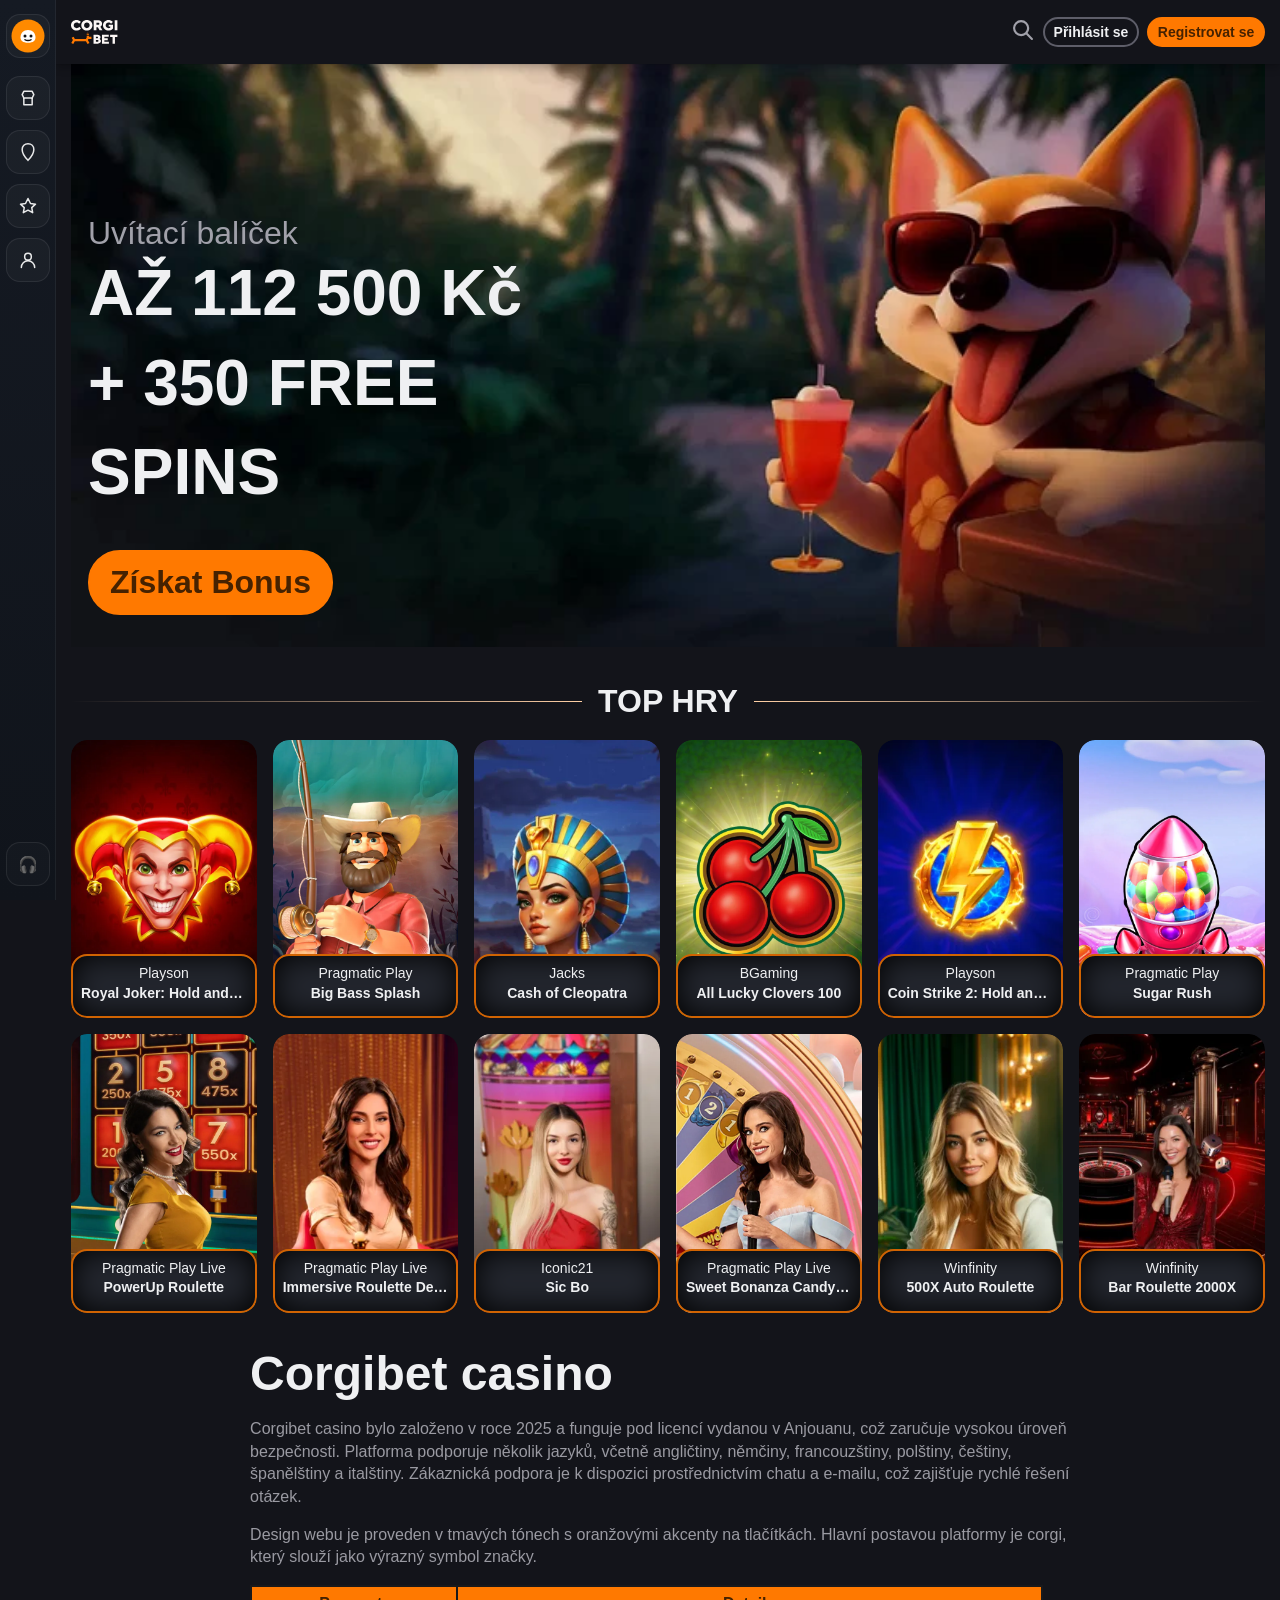
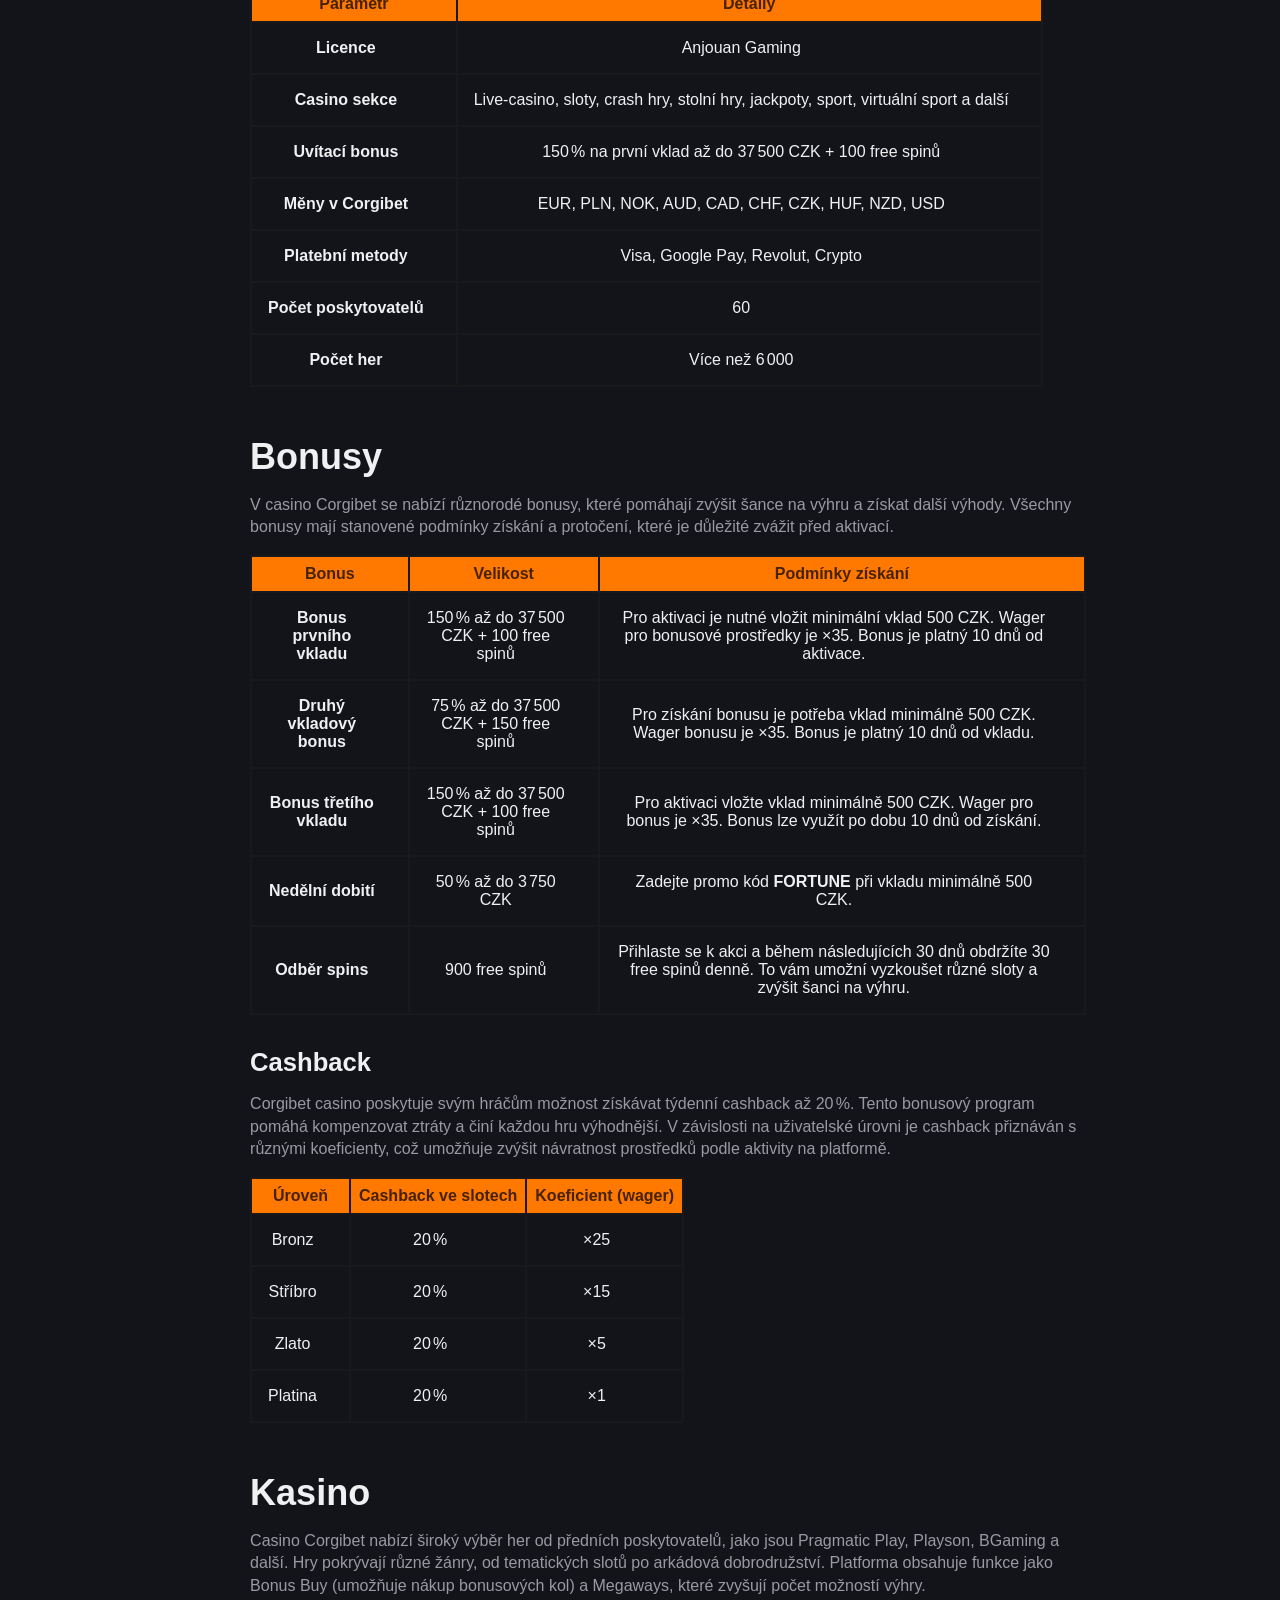
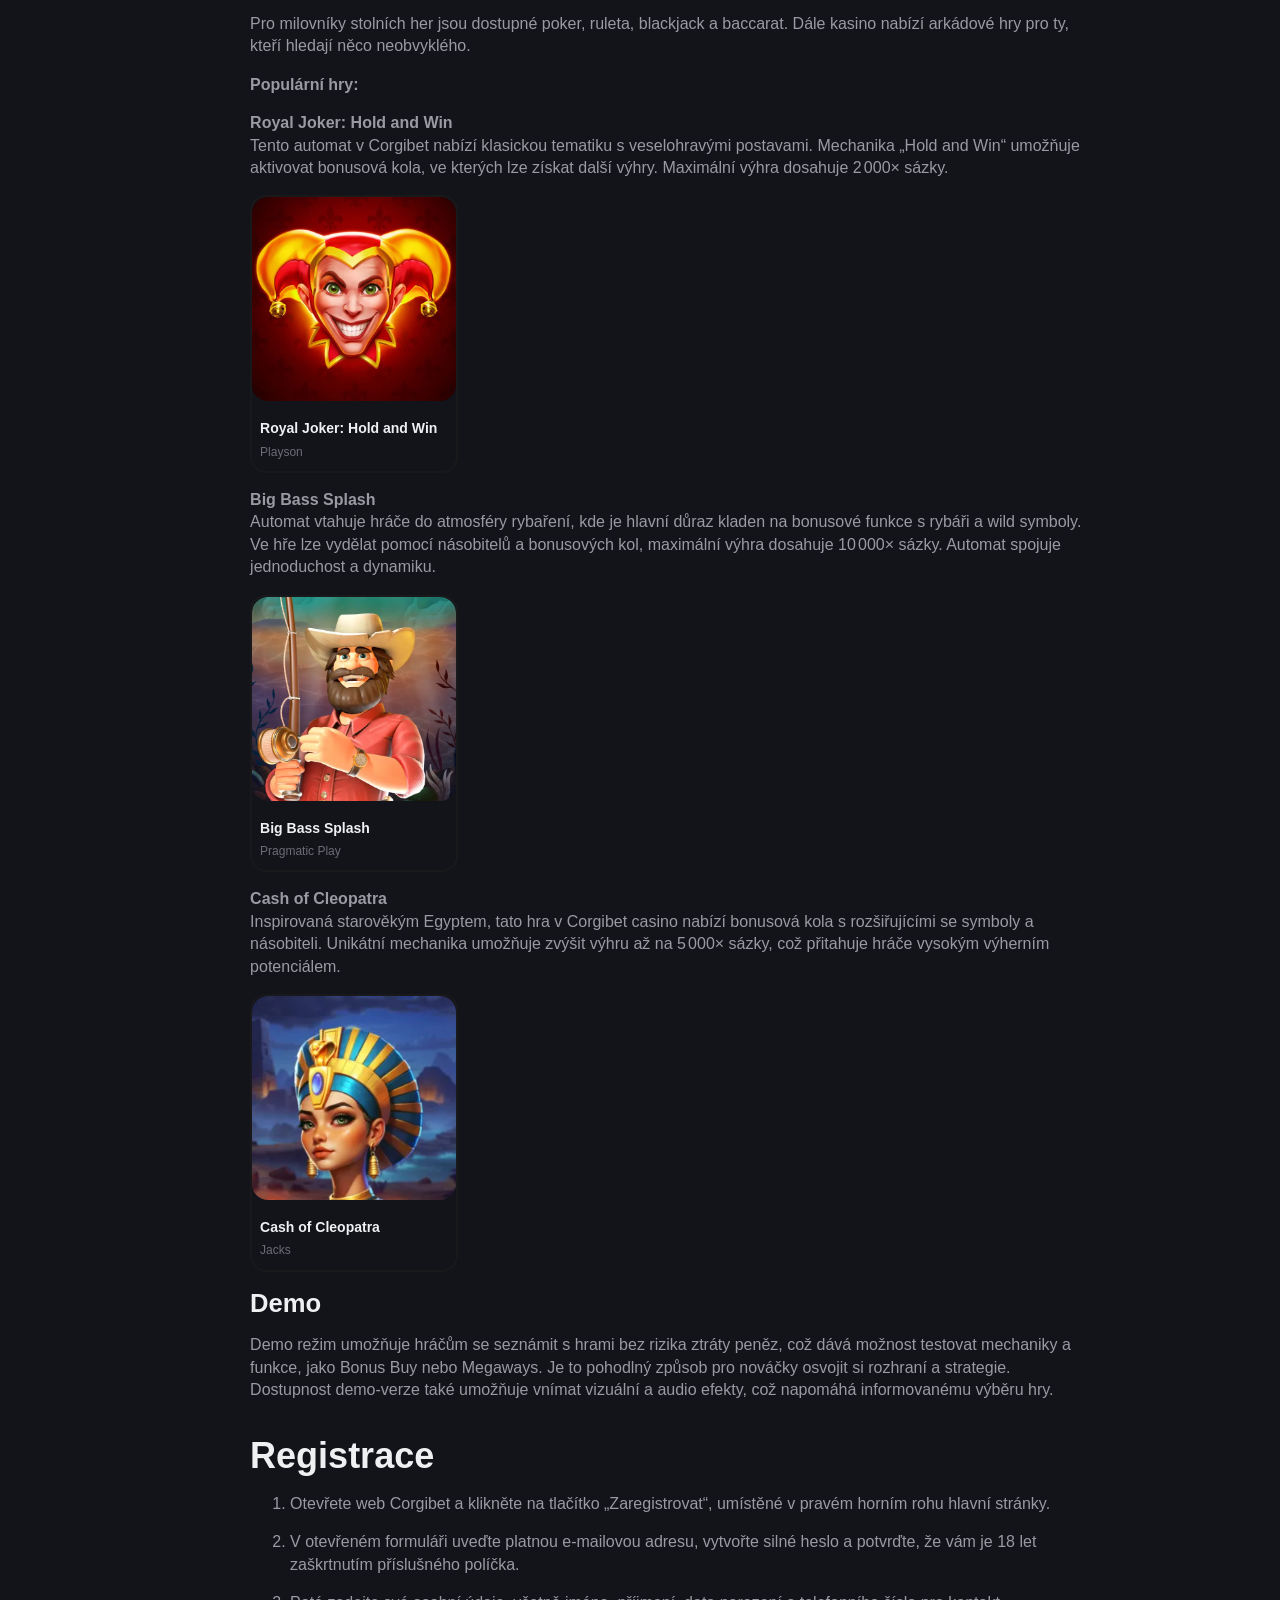
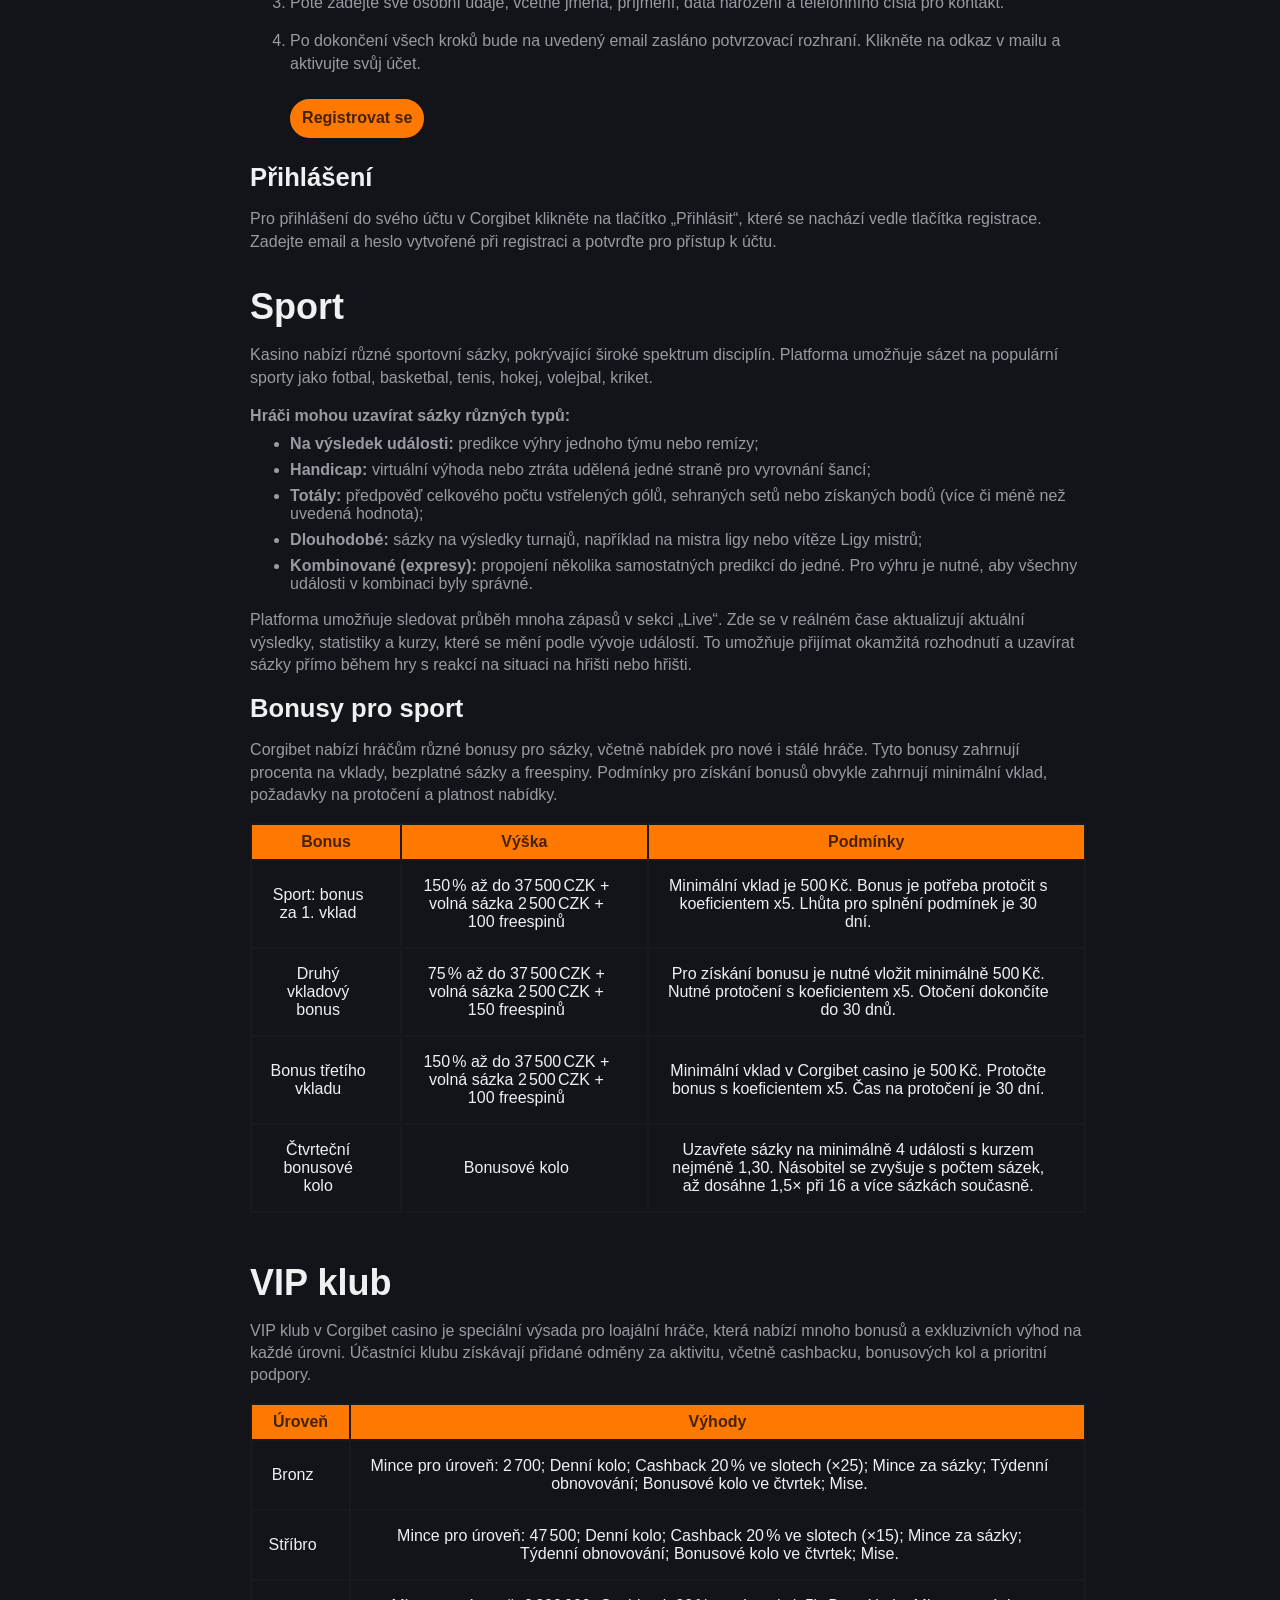
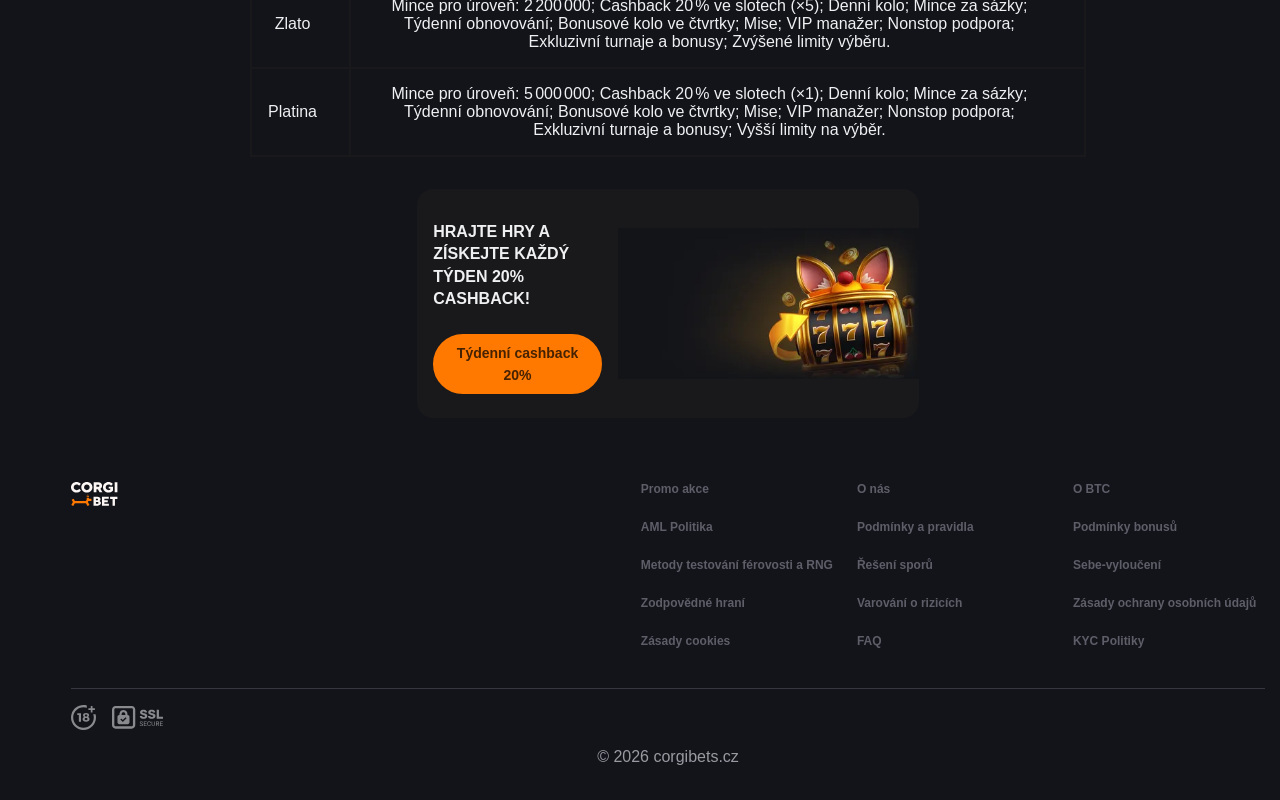
==== cs-cs/index.html @ 97222ed3 "Add files via upload" ====
<!doctype html>
<html lang="cs-CS">
  <head>
    <meta charset="UTF-8" />
    <meta name="robots" content="noindex,nofollow,noarchive" />
    <meta name="viewport" content="width=device-width, initial-scale=1.0" />
    <meta
      name="description"
      content=" Corgibet casino v Česku — automaty, live casino a sport. Uvítací bonus až 37 500 CZK + 100 volných zatočení pro nové hráče."
    />
    <link rel="alternate" href="/" hreflang="cs" />
    <link rel="alternate" href="/cs-cs/" hreflang="cs-CS" />
    <link rel="canonical" href="/cs-cs/" />
    <title>Corgibet casino – online kasino pro hráče z Česka</title>
    <link rel="icon" href="/favicon.svg" />
    <link rel="stylesheet" href="/assets/css/style.css" />
    <script src="/assets/js/main.js" defer></script>
  </head>
  <body id="root-elem">
    <aside class="leftbar" aria-label="Sidebar">
      <a href="/" class="leftbar__logo" aria-label="Home">
        <svg
          width="36"
          height="36"
          viewBox="0 0 48 48"
          fill="none"
          xmlns="http://www.w3.org/2000/svg"
        >
          <circle cx="24" cy="24" r="22" fill="#ff8a00" />
          <path
            d="M14 26c0-6 4-10 10-10s10 4 10 10c0 4-3 7-10 7s-10-3-10-7z"
            fill="#fff"
          />
          <circle cx="20" cy="24" r="2" fill="#111" />
          <circle cx="28" cy="24" r="2" fill="#111" />
          <path
            d="M20 29c2 1.5 6 1.5 8 0"
            stroke="#111"
            stroke-width="2"
            stroke-linecap="round"
          />
        </svg>
      </a>

      <nav class="leftbar__nav" aria-label="Sidebar navigation">
        <a href="go" rel="nofollow" class="leftbar__btn" aria-label="Casino">
          <svg width="20" height="20" viewBox="0 0 24 24" fill="none">
            <path
              d="M7 4h10l2 4-2 4H7L5 8z"
              stroke="currentColor"
              stroke-width="1.8"
              stroke-linejoin="round"
            />
            <path
              d="M7 12v8h10v-8"
              stroke="currentColor"
              stroke-width="1.8"
              stroke-linejoin="round"
            />
          </svg>
        </a>

        <a href="go" rel="nofollow" class="leftbar__btn" aria-label="Sports">
          <svg width="20" height="20" viewBox="0 0 24 24" fill="none">
            <path
              d="M12 2c4 0 7 3 7 7 0 6-7 13-7 13S5 15 5 9c0-4 3-7 7-7z"
              stroke="currentColor"
              stroke-width="1.8"
            />
          </svg>
        </a>

        <a href="go" rel="nofollow" class="leftbar__btn" aria-label="Promo">
          <svg width="20" height="20" viewBox="0 0 24 24" fill="none">
            <path
              d="M12 3l3 6 6 .8-4.5 4.2 1.1 6L12 17l-5.6 3 1.1-6L3 9.8 9 9z"
              stroke="currentColor"
              stroke-width="1.8"
              stroke-linejoin="round"
            />
          </svg>
        </a>

        <a href="go" rel="nofollow" class="leftbar__btn" aria-label="Profile">
          <svg width="20" height="20" viewBox="0 0 24 24" fill="none">
            <path
              d="M12 12a4 4 0 1 0-4-4 4 4 0 0 0 4 4z"
              stroke="currentColor"
              stroke-width="1.8"
            />
            <path
              d="M4 21a8 8 0 0 1 16 0"
              stroke="currentColor"
              stroke-width="1.8"
              stroke-linecap="round"
            />
          </svg>
        </a>
      </nav>

      <div class="leftbar__spacer"></div>

      <a href="go" rel="nofollow" class="leftbar__support" aria-label="Support">
        🎧
      </a>
    </aside>
    <div class="page">
      <div class="page__wrap" id="page-main-elem">
        <header class="page__header header surface-shadow" id="header-elem">
          <div class="header__inner container-fluid">
            <div class="header__main">
              <a href="/" class="logo">
                <picture>
                  <source
                    srcset="/assets/static/img/logo-mobile.svg"
                    media="(max-width: 768px)"
                  />
                  <img
                    eleventy:ignore
                    src="/assets/static/img/logo.svg"
                    alt="Corgibet: go home"
                    class="logo__img"
                  />
                </picture>
              </a>
            </div>

            <div class="header__actions">
              <a
                href="go"
                class="header__search search"
                aria-label="Search button"
                rel="nofollow"
              >
                <svg
                  width="24"
                  height="24"
                  viewBox="0 0 24 24"
                  fill="none"
                  xmlns="http://www.w3.org/2000/svg"
                  class="m-icon m-icon-loadable header-search-icon header__search-icon"
                  name="Search"
                  loading="false"
                >
                  <path
                    d="M10.111 2a8.114 8.114 0 0 1 8.112 8.111c0 1.85-.617 3.558-1.666 4.921l5.127 5.126a1.077 1.077 0 0 1 0 1.525c-.39.39-1.006.422-1.428.087l-.097-.087-5.127-5.126a8.04 8.04 0 0 1-4.92 1.665A8.114 8.114 0 0 1 2 10.112 8.114 8.114 0 0 1 10.111 2m0 2.163a5.945 5.945 0 0 0-5.948 5.948 5.945 5.945 0 0 0 5.948 5.948 5.945 5.945 0 0 0 5.949-5.948 5.945 5.945 0 0 0-5.949-5.948"
                    fill="currentColor"
                  ></path>
                </svg>
              </a>

              <a
                href="go"
                rel="nofollow"
                class="header__btn btn btn--sm btn--outline"
              >
                <span class="btn__label">Přihlásit se</span>
              </a>
              <a href="go" rel="nofollow" class="header__btn btn--sm btn">
                <span class="btn__label">Registrovat se</span>
              </a>
            </div>
          </div>
        </header>

        <main class="page__main main">
          <section class="hero">
            <div class="hero__inner container-fluid">
              <picture>
                <source
                  srcset="/assets/static/img/hero/mobile.webp"
                  media="(max-width: 768px)"
                />
                <img
                  class="hero__banner"
                  src="/assets/static/img/hero/desktop.webp"
                  srcset="
                    /assets/static/img/hero/desktop.webp    1x,
                    /assets/static/img/hero/desktop@2x.webp 2x
                  "
                  alt="hero banner"
                  width="1296"
                  height="597"
                  fetchpriority="high"
                  decoding="async"
                />
              </picture>
              <div class="hero__content">
                <div class="hero__text">
                  <p class="hero__title">Uvítací balíček</p>
                  <p class="hero__desc">AŽ 112 500 Kč + 350 FREE SPINS</p>
                </div>
                <a href="go" rel="nofollow" class="hero__cta btn">
                  <span class="hero__label">Získat Bonus</span>
                </a>
              </div>
            </div>
          </section>

          <section class="game-gallery">
            <div class="game-gallery__inner container-fluid">
              <div class="game-gallery__top">
                <div class="divider"></div>
                <p class="game-gallery__title">TOP HRY</p>
                <div class="divider divider--inverse"></div>
              </div>
              <div class="game-gallery__scroll">
                <div class="game-gallery__grid">
                  <a
                    href="go"
                    rel="nofollow"
                    class="game-gallery__item game-card game-card--new"
                  >
                    <span class="game-card__main">
                      <img
                        class="game-card__thumbnail"
                        src="/assets/static/img/8TLQrqBaVF-600.webp"
                        alt="Royal Joker: Hold and Win"
                        loading="lazy"
                        width="600"
                        height="998"
                      />
                      <span class="game-card__overlay">
                        <span class="game-card__play btn btn--icon">
                          <svg
                            width="20"
                            height="20"
                            viewBox="0 0 24 24"
                            fill="none"
                            xmlns="http://www.w3.org/2000/svg"
                            class="m-icon m-icon-loadable"
                            name="Play"
                            loading="false"
                          >
                            <path
                              d="M5 5.274c0-1.707 1.826-2.792 3.325-1.977l12.362 6.727c1.566.852 1.566 3.1 0 3.952L8.325 20.702C6.826 21.518 5 20.432 5 18.726z"
                              fill="currentColor"
                            ></path>
                          </svg>
                          <span class="btn__label">Hrát nyní</span>
                        </span>
                      </span>
                    </span>

                    <span class="game-card__text">
                      <p class="game-card__title">Royal Joker: Hold and Win</p>
                      <p class="game-card__sub">Playson</p>
                    </span>
                  </a>

                  <a
                    href="go"
                    rel="nofollow"
                    class="game-gallery__item game-card game-card--new"
                  >
                    <span class="game-card__main">
                      <img
                        class="game-card__thumbnail"
                        src="/assets/static/img/gSNXrmmppK-600.webp"
                        alt="Big Bass Splash"
                        loading="lazy"
                        width="600"
                        height="998"
                      />
                      <span class="game-card__overlay">
                        <span class="game-card__play btn btn--icon">
                          <svg
                            width="20"
                            height="20"
                            viewBox="0 0 24 24"
                            fill="none"
                            xmlns="http://www.w3.org/2000/svg"
                            class="m-icon m-icon-loadable"
                            name="Play"
                            loading="false"
                          >
                            <path
                              d="M5 5.274c0-1.707 1.826-2.792 3.325-1.977l12.362 6.727c1.566.852 1.566 3.1 0 3.952L8.325 20.702C6.826 21.518 5 20.432 5 18.726z"
                              fill="currentColor"
                            ></path>
                          </svg>
                          <span class="btn__label">Hrát nyní</span>
                        </span>
                      </span>
                    </span>

                    <span class="game-card__text">
                      <p class="game-card__title">Big Bass Splash</p>
                      <p class="game-card__sub">Pragmatic Play</p>
                    </span>
                  </a>

                  <a
                    href="go"
                    rel="nofollow"
                    class="game-gallery__item game-card game-card--new"
                  >
                    <span class="game-card__main">
                      <img
                        class="game-card__thumbnail"
                        src="/assets/static/img/QiTL96-5j3-253.webp"
                        alt="Cash of Cleopatra"
                        loading="lazy"
                        width="253"
                        height="420"
                      />
                      <span class="game-card__overlay">
                        <span class="game-card__play btn btn--icon">
                          <svg
                            width="20"
                            height="20"
                            viewBox="0 0 24 24"
                            fill="none"
                            xmlns="http://www.w3.org/2000/svg"
                            class="m-icon m-icon-loadable"
                            name="Play"
                            loading="false"
                          >
                            <path
                              d="M5 5.274c0-1.707 1.826-2.792 3.325-1.977l12.362 6.727c1.566.852 1.566 3.1 0 3.952L8.325 20.702C6.826 21.518 5 20.432 5 18.726z"
                              fill="currentColor"
                            ></path>
                          </svg>
                          <span class="btn__label">Hrát nyní</span>
                        </span>
                      </span>
                    </span>

                    <span class="game-card__text">
                      <p class="game-card__title">Cash of Cleopatra</p>
                      <p class="game-card__sub">Jacks</p>
                    </span>
                  </a>

                  <a
                    href="go"
                    rel="nofollow"
                    class="game-gallery__item game-card game-card--new"
                  >
                    <span class="game-card__main">
                      <img
                        class="game-card__thumbnail"
                        src="/assets/static/img/eSlnQTkDBV-600.webp"
                        alt="All Lucky Clovers 100"
                        loading="lazy"
                        width="600"
                        height="998"
                      />
                      <span class="game-card__overlay">
                        <span class="game-card__play btn btn--icon">
                          <svg
                            width="20"
                            height="20"
                            viewBox="0 0 24 24"
                            fill="none"
                            xmlns="http://www.w3.org/2000/svg"
                            class="m-icon m-icon-loadable"
                            name="Play"
                            loading="false"
                          >
                            <path
                              d="M5 5.274c0-1.707 1.826-2.792 3.325-1.977l12.362 6.727c1.566.852 1.566 3.1 0 3.952L8.325 20.702C6.826 21.518 5 20.432 5 18.726z"
                              fill="currentColor"
                            ></path>
                          </svg>
                          <span class="btn__label">Hrát nyní</span>
                        </span>
                      </span>
                    </span>

                    <span class="game-card__text">
                      <p class="game-card__title">All Lucky Clovers 100</p>
                      <p class="game-card__sub">BGaming</p>
                    </span>
                  </a>

                  <a
                    href="go"
                    rel="nofollow"
                    class="game-gallery__item game-card game-card--new"
                  >
                    <span class="game-card__main">
                      <img
                        class="game-card__thumbnail"
                        src="/assets/static/img/8b07-ww6Yx-253.webp"
                        alt="Coin Strike 2: Hold and Win"
                        loading="lazy"
                        width="253"
                        height="420"
                      />
                      <span class="game-card__overlay">
                        <span class="game-card__play btn btn--icon">
                          <svg
                            width="20"
                            height="20"
                            viewBox="0 0 24 24"
                            fill="none"
                            xmlns="http://www.w3.org/2000/svg"
                            class="m-icon m-icon-loadable"
                            name="Play"
                            loading="false"
                          >
                            <path
                              d="M5 5.274c0-1.707 1.826-2.792 3.325-1.977l12.362 6.727c1.566.852 1.566 3.1 0 3.952L8.325 20.702C6.826 21.518 5 20.432 5 18.726z"
                              fill="currentColor"
                            ></path>
                          </svg>
                          <span class="btn__label">Hrát nyní</span>
                        </span>
                      </span>
                    </span>

                    <span class="game-card__text">
                      <p class="game-card__title">
                        Coin Strike 2: Hold and Win
                      </p>
                      <p class="game-card__sub">Playson</p>
                    </span>
                  </a>

                  <a
                    href="go"
                    rel="nofollow"
                    class="game-gallery__item game-card game-card--new"
                  >
                    <span class="game-card__main">
                      <img
                        class="game-card__thumbnail"
                        src="/assets/static/img/9BsUdUb_7c-600.webp"
                        alt="Sugar Rush"
                        loading="lazy"
                        width="600"
                        height="998"
                      />
                      <span class="game-card__overlay">
                        <span class="game-card__play btn btn--icon">
                          <svg
                            width="20"
                            height="20"
                            viewBox="0 0 24 24"
                            fill="none"
                            xmlns="http://www.w3.org/2000/svg"
                            class="m-icon m-icon-loadable"
                            name="Play"
                            loading="false"
                          >
                            <path
                              d="M5 5.274c0-1.707 1.826-2.792 3.325-1.977l12.362 6.727c1.566.852 1.566 3.1 0 3.952L8.325 20.702C6.826 21.518 5 20.432 5 18.726z"
                              fill="currentColor"
                            ></path>
                          </svg>
                          <span class="btn__label">Hrát nyní</span>
                        </span>
                      </span>
                    </span>

                    <span class="game-card__text">
                      <p class="game-card__title">Sugar Rush</p>
                      <p class="game-card__sub">Pragmatic Play</p>
                    </span>
                  </a>

                  <a
                    href="go"
                    rel="nofollow"
                    class="game-gallery__item game-card game-card--new"
                  >
                    <span class="game-card__main">
                      <img
                        class="game-card__thumbnail"
                        src="/assets/static/img/ZRxYdnKAhg-600.webp"
                        alt="PowerUp Roulette"
                        loading="lazy"
                        width="600"
                        height="998"
                      />
                      <span class="game-card__overlay">
                        <span class="game-card__play btn btn--icon">
                          <svg
                            width="20"
                            height="20"
                            viewBox="0 0 24 24"
                            fill="none"
                            xmlns="http://www.w3.org/2000/svg"
                            class="m-icon m-icon-loadable"
                            name="Play"
                            loading="false"
                          >
                            <path
                              d="M5 5.274c0-1.707 1.826-2.792 3.325-1.977l12.362 6.727c1.566.852 1.566 3.1 0 3.952L8.325 20.702C6.826 21.518 5 20.432 5 18.726z"
                              fill="currentColor"
                            ></path>
                          </svg>
                          <span class="btn__label">Hrát nyní</span>
                        </span>
                      </span>
                    </span>

                    <span class="game-card__text">
                      <p class="game-card__title">PowerUp Roulette</p>
                      <p class="game-card__sub">Pragmatic Play Live</p>
                    </span>
                  </a>

                  <a
                    href="go"
                    rel="nofollow"
                    class="game-gallery__item game-card game-card--new"
                  >
                    <span class="game-card__main">
                      <img
                        class="game-card__thumbnail"
                        src="/assets/static/img/Y3id3Z88mS-253.webp"
                        alt="Immersive Roulette Deluxe"
                        loading="lazy"
                        width="253"
                        height="420"
                      />
                      <span class="game-card__overlay">
                        <span class="game-card__play btn btn--icon">
                          <svg
                            width="20"
                            height="20"
                            viewBox="0 0 24 24"
                            fill="none"
                            xmlns="http://www.w3.org/2000/svg"
                            class="m-icon m-icon-loadable"
                            name="Play"
                            loading="false"
                          >
                            <path
                              d="M5 5.274c0-1.707 1.826-2.792 3.325-1.977l12.362 6.727c1.566.852 1.566 3.1 0 3.952L8.325 20.702C6.826 21.518 5 20.432 5 18.726z"
                              fill="currentColor"
                            ></path>
                          </svg>
                          <span class="btn__label">Hrát nyní</span>
                        </span>
                      </span>
                    </span>

                    <span class="game-card__text">
                      <p class="game-card__title">Immersive Roulette Deluxe</p>
                      <p class="game-card__sub">Pragmatic Play Live</p>
                    </span>
                  </a>

                  <a
                    href="go"
                    rel="nofollow"
                    class="game-gallery__item game-card game-card--new"
                  >
                    <span class="game-card__main">
                      <img
                        class="game-card__thumbnail"
                        src="/assets/static/img/ONq4-LmsYn-253.webp"
                        alt="Sic Bo"
                        loading="lazy"
                        width="253"
                        height="420"
                      />
                      <span class="game-card__overlay">
                        <span class="game-card__play btn btn--icon">
                          <svg
                            width="20"
                            height="20"
                            viewBox="0 0 24 24"
                            fill="none"
                            xmlns="http://www.w3.org/2000/svg"
                            class="m-icon m-icon-loadable"
                            name="Play"
                            loading="false"
                          >
                            <path
                              d="M5 5.274c0-1.707 1.826-2.792 3.325-1.977l12.362 6.727c1.566.852 1.566 3.1 0 3.952L8.325 20.702C6.826 21.518 5 20.432 5 18.726z"
                              fill="currentColor"
                            ></path>
                          </svg>
                          <span class="btn__label">Hrát nyní</span>
                        </span>
                      </span>
                    </span>

                    <span class="game-card__text">
                      <p class="game-card__title">Sic Bo</p>
                      <p class="game-card__sub">Iconic21</p>
                    </span>
                  </a>

                  <a
                    href="go"
                    rel="nofollow"
                    class="game-gallery__item game-card game-card--new"
                  >
                    <span class="game-card__main">
                      <img
                        class="game-card__thumbnail"
                        src="/assets/static/img/o9UXDIHdBh-601.webp"
                        alt="Sweet Bonanza CandyLand"
                        loading="lazy"
                        width="601"
                        height="998"
                      />
                      <span class="game-card__overlay">
                        <span class="game-card__play btn btn--icon">
                          <svg
                            width="20"
                            height="20"
                            viewBox="0 0 24 24"
                            fill="none"
                            xmlns="http://www.w3.org/2000/svg"
                            class="m-icon m-icon-loadable"
                            name="Play"
                            loading="false"
                          >
                            <path
                              d="M5 5.274c0-1.707 1.826-2.792 3.325-1.977l12.362 6.727c1.566.852 1.566 3.1 0 3.952L8.325 20.702C6.826 21.518 5 20.432 5 18.726z"
                              fill="currentColor"
                            ></path>
                          </svg>
                          <span class="btn__label">Hrát nyní</span>
                        </span>
                      </span>
                    </span>

                    <span class="game-card__text">
                      <p class="game-card__title">Sweet Bonanza CandyLand</p>
                      <p class="game-card__sub">Pragmatic Play Live</p>
                    </span>
                  </a>

                  <a
                    href="go"
                    rel="nofollow"
                    class="game-gallery__item game-card game-card--new"
                  >
                    <span class="game-card__main">
                      <img
                        class="game-card__thumbnail"
                        src="/assets/static/img/LhCLNY_z5i-253.webp"
                        alt="500X Auto Roulette"
                        loading="lazy"
                        width="253"
                        height="420"
                      />
                      <span class="game-card__overlay">
                        <span class="game-card__play btn btn--icon">
                          <svg
                            width="20"
                            height="20"
                            viewBox="0 0 24 24"
                            fill="none"
                            xmlns="http://www.w3.org/2000/svg"
                            class="m-icon m-icon-loadable"
                            name="Play"
                            loading="false"
                          >
                            <path
                              d="M5 5.274c0-1.707 1.826-2.792 3.325-1.977l12.362 6.727c1.566.852 1.566 3.1 0 3.952L8.325 20.702C6.826 21.518 5 20.432 5 18.726z"
                              fill="currentColor"
                            ></path>
                          </svg>
                          <span class="btn__label">Hrát nyní</span>
                        </span>
                      </span>
                    </span>

                    <span class="game-card__text">
                      <p class="game-card__title">500X Auto Roulette</p>
                      <p class="game-card__sub">Winfinity</p>
                    </span>
                  </a>

                  <a
                    href="go"
                    rel="nofollow"
                    class="game-gallery__item game-card game-card--new"
                  >
                    <span class="game-card__main">
                      <img
                        class="game-card__thumbnail"
                        src="/assets/static/img/Shcl82bgHv-252.webp"
                        alt="Bar Roulette 2000X"
                        loading="lazy"
                        width="252"
                        height="420"
                      />
                      <span class="game-card__overlay">
                        <span class="game-card__play btn btn--icon">
                          <svg
                            width="20"
                            height="20"
                            viewBox="0 0 24 24"
                            fill="none"
                            xmlns="http://www.w3.org/2000/svg"
                            class="m-icon m-icon-loadable"
                            name="Play"
                            loading="false"
                          >
                            <path
                              d="M5 5.274c0-1.707 1.826-2.792 3.325-1.977l12.362 6.727c1.566.852 1.566 3.1 0 3.952L8.325 20.702C6.826 21.518 5 20.432 5 18.726z"
                              fill="currentColor"
                            ></path>
                          </svg>
                          <span class="btn__label">Hrát nyní</span>
                        </span>
                      </span>
                    </span>

                    <span class="game-card__text">
                      <p class="game-card__title">Bar Roulette 2000X</p>
                      <p class="game-card__sub">Winfinity</p>
                    </span>
                  </a>
                </div>
              </div>
            </div>
          </section>

          <section class="seo-content">
            <div class="seo-content__wrap container-fluid">
              <div class="seo-content__inner">
                <h1>Corgibet casino</h1>
                <p>
                  Corgibet casino bylo založeno v roce 2025 a funguje pod
                  licencí vydanou v Anjouanu, což zaručuje vysokou úroveň
                  bezpečnosti. Platforma podporuje několik jazyků, včetně
                  angličtiny, němčiny, francouzštiny, polštiny, češtiny,
                  španělštiny a italštiny. Zákaznická podpora je k dispozici
                  prostřednictvím chatu a e‑mailu, což zajišťuje rychlé řešení
                  otázek.
                </p>
                <p>
                  Design webu je proveden v tmavých tónech s oranžovými akcenty
                  na tlačítkách. Hlavní postavou platformy je corgi, který
                  slouží jako výrazný symbol značky.
                </p>
                <div class="table-wrap">
                  <table>
                    <thead>
                      <tr>
                        <th>Parametr</th>
                        <th>Detaily</th>
                      </tr>
                    </thead>
                    <tbody>
                      <tr>
                        <td><strong>Licence</strong></td>
                        <td>Anjouan Gaming</td>
                      </tr>
                      <tr>
                        <td><strong>Casino sekce</strong></td>
                        <td>
                          Live‑casino, sloty, crash hry, stolní hry, jackpoty,
                          sport, virtuální sport a další
                        </td>
                      </tr>
                      <tr>
                        <td><strong>Uvítací bonus</strong></td>
                        <td>
                          150 % na první vklad až do 37 500 CZK + 100 free spinů
                        </td>
                      </tr>
                      <tr>
                        <td><strong>Měny v Corgibet</strong></td>
                        <td>
                          EUR, PLN, NOK, AUD, CAD, CHF, CZK, HUF, NZD, USD
                        </td>
                      </tr>
                      <tr>
                        <td><strong>Platební metody</strong></td>
                        <td>Visa, Google Pay, Revolut, Crypto</td>
                      </tr>
                      <tr>
                        <td><strong>Počet poskytovatelů</strong></td>
                        <td>60</td>
                      </tr>
                      <tr>
                        <td><strong>Počet her</strong></td>
                        <td>Více než 6 000</td>
                      </tr>
                    </tbody>
                  </table>
                </div>
                <h2>Bonusy</h2>
                <p>
                  V casino Corgibet se nabízí různorodé bonusy, které pomáhají
                  zvýšit šance na výhru a získat další výhody. Všechny bonusy
                  mají stanovené podmínky získání a protočení, které je důležité
                  zvážit před aktivací.
                </p>
                <div class="table-wrap">
                  <table>
                    <thead>
                      <tr>
                        <th>Bonus</th>
                        <th>Velikost</th>
                        <th>Podmínky získání</th>
                      </tr>
                    </thead>
                    <tbody>
                      <tr>
                        <td><strong>Bonus prvního vkladu</strong></td>
                        <td>150 % až do 37 500 CZK + 100 free spinů</td>
                        <td>
                          Pro aktivaci je nutné vložit minimální vklad 500 CZK.
                          Wager pro bonusové prostředky je ×35. Bonus je platný
                          10 dnů od aktivace.
                        </td>
                      </tr>
                      <tr>
                        <td><strong>Druhý vkladový bonus</strong></td>
                        <td>75 % až do 37 500 CZK + 150 free spinů</td>
                        <td>
                          Pro získání bonusu je potřeba vklad minimálně 500 CZK.
                          Wager bonusu je ×35. Bonus je platný 10 dnů od vkladu.
                        </td>
                      </tr>
                      <tr>
                        <td><strong>Bonus třetího vkladu</strong></td>
                        <td>150 % až do 37 500 CZK + 100 free spinů</td>
                        <td>
                          Pro aktivaci vložte vklad minimálně 500 CZK. Wager pro
                          bonus je ×35. Bonus lze využít po dobu 10 dnů od
                          získání.
                        </td>
                      </tr>
                      <tr>
                        <td><strong>Nedělní dobití</strong></td>
                        <td>50 % až do 3 750 CZK</td>
                        <td>
                          Zadejte promo kód <strong>FORTUNE</strong> při vkladu
                          minimálně 500 CZK.
                        </td>
                      </tr>
                      <tr>
                        <td><strong>Odběr spins</strong></td>
                        <td>900 free spinů</td>
                        <td>
                          Přihlaste se k akci a během následujících 30 dnů
                          obdržíte 30 free spinů denně. To vám umožní vyzkoušet
                          různé sloty a zvýšit šanci na výhru.
                        </td>
                      </tr>
                    </tbody>
                  </table>
                </div>
                <h3>Cashback</h3>
                <p>
                  Corgibet casino poskytuje svým hráčům možnost získávat týdenní
                  cashback až 20 %. Tento bonusový program pomáhá kompenzovat
                  ztráty a činí každou hru výhodnější. V závislosti na
                  uživatelské úrovni je cashback přiznáván s různými
                  koeficienty, což umožňuje zvýšit návratnost prostředků podle
                  aktivity na platformě.
                </p>
                <div class="table-wrap">
                  <table>
                    <thead>
                      <tr>
                        <th>Úroveň</th>
                        <th>Cashback ve slotech</th>
                        <th>Koeficient (wager)</th>
                      </tr>
                    </thead>
                    <tbody>
                      <tr>
                        <td>Bronz</td>
                        <td>20 %</td>
                        <td>×25</td>
                      </tr>
                      <tr>
                        <td>Stříbro</td>
                        <td>20 %</td>
                        <td>×15</td>
                      </tr>
                      <tr>
                        <td>Zlato</td>
                        <td>20 %</td>
                        <td>×5</td>
                      </tr>
                      <tr>
                        <td>Platina</td>
                        <td>20 %</td>
                        <td>×1</td>
                      </tr>
                    </tbody>
                  </table>
                </div>
                <h2>Kasino</h2>
                <p>
                  Casino Corgibet nabízí široký výběr her od předních
                  poskytovatelů, jako jsou Pragmatic Play, Playson, BGaming a
                  další. Hry pokrývají různé žánry, od tematických slotů po
                  arkádová dobrodružství. Platforma obsahuje funkce jako Bonus
                  Buy (umožňuje nákup bonusových kol) a Megaways, které zvyšují
                  počet možností výhry.
                </p>
                <p>
                  Pro milovníky stolních her jsou dostupné poker, ruleta,
                  blackjack a baccarat. Dále kasino nabízí arkádové hry pro ty,
                  kteří hledají něco neobvyklého.
                </p>
                <p><strong>Populární hry:</strong></p>
                <p>
                  <strong>Royal Joker: Hold and Win</strong><br />
                  Tento automat v Corgibet nabízí klasickou tematiku s
                  veselohravými postavami. Mechanika „Hold and Win“ umožňuje
                  aktivovat bonusová kola, ve kterých lze získat další výhry.
                  Maximální výhra dosahuje 2 000× sázky.
                </p>
                <p>
                  <a
                    href="go"
                    rel="nofollow"
                    class="game-gallery__item game-card"
                  >
                    <span class="game-card__main">
                      <img
                        class="game-card__thumbnail"
                        src="/assets/static/img/8TLQrqBaVF-600.webp"
                        alt="Royal Joker: Hold and Win"
                        loading="lazy"
                        width="600"
                        height="998"
                      />
                    </span>
                    <span class="game-card__text">
                      <span class="game-card__title"
                        >Royal Joker: Hold and Win</span
                      >
                      <br />
                      <span class="game-card__sub">Playson</span>
                    </span>
                  </a>
                </p>
                <p>
                  <strong>Big Bass Splash</strong><br />
                  Automat vtahuje hráče do atmosféry rybaření, kde je hlavní
                  důraz kladen na bonusové funkce s rybáři a wild symboly. Ve
                  hře lze vydělat pomocí násobitelů a bonusových kol, maximální
                  výhra dosahuje 10 000× sázky. Automat spojuje jednoduchost a
                  dynamiku.
                </p>
                <p>
                  <a
                    href="go"
                    rel="nofollow"
                    class="game-gallery__item game-card"
                  >
                    <span class="game-card__main">
                      <img
                        class="game-card__thumbnail"
                        src="/assets/static/img/gSNXrmmppK-600.webp"
                        alt="Big Bass Splash"
                        loading="lazy"
                        width="600"
                        height="998"
                      />
                    </span>
                    <span class="game-card__text">
                      <span class="game-card__title">Big Bass Splash</span>
                      <br />
                      <span class="game-card__sub">Pragmatic Play</span>
                    </span>
                  </a>
                </p>
                <p>
                  <strong>Cash of Cleopatra</strong><br />
                  Inspirovaná starověkým Egyptem, tato hra v Corgibet casino
                  nabízí bonusová kola s rozšiřujícími se symboly a násobiteli.
                  Unikátní mechanika umožňuje zvýšit výhru až na 5 000× sázky,
                  což přitahuje hráče vysokým výherním potenciálem.
                </p>
                <p>
                  <a
                    href="go"
                    rel="nofollow"
                    class="game-gallery__item game-card"
                  >
                    <span class="game-card__main">
                      <img
                        class="game-card__thumbnail"
                        src="/assets/static/img/QiTL96-5j3-253.webp"
                        alt="Cash of Cleopatra"
                        loading="lazy"
                        width="253"
                        height="420"
                      />
                    </span>
                    <span class="game-card__text">
                      <span class="game-card__title">Cash of Cleopatra</span>
                      <br />
                      <span class="game-card__sub">Jacks</span>
                    </span>
                  </a>
                </p>
                <h3>Demo</h3>
                <p>
                  Demo režim umožňuje hráčům se seznámit s hrami bez rizika
                  ztráty peněz, což dává možnost testovat mechaniky a funkce,
                  jako Bonus Buy nebo Megaways. Je to pohodlný způsob pro
                  nováčky osvojit si rozhraní a strategie. Dostupnost demo‑verze
                  také umožňuje vnímat vizuální a audio efekty, což napomáhá
                  informovanému výběru hry.
                </p>
                <h2>Registrace</h2>
                <ol>
                  <li>
                    <p>
                      Otevřete web Corgibet a klikněte na tlačítko
                      „Zaregistrovat“, umístěné v pravém horním rohu hlavní
                      stránky.
                    </p>
                  </li>
                  <li>
                    <p>
                      V otevřeném formuláři uveďte platnou e‑mailovou adresu,
                      vytvořte silné heslo a potvrďte, že vám je 18 let
                      zaškrtnutím příslušného políčka.
                    </p>
                  </li>
                  <li>
                    <p>
                      Poté zadejte své osobní údaje, včetně jména, příjmení,
                      data narození a telefonního čísla pro kontakt.
                    </p>
                  </li>
                  <li>
                    <p>
                      Po dokončení všech kroků bude na uvedený email zasláno
                      potvrzovací rozhraní. Klikněte na odkaz v mailu a
                      aktivujte svůj účet.
                    </p>
                    <p>
                      <a class="btn" href="go" rel="nofollow">
                        <span class="btn__label">Registrovat se</span>
                      </a>
                    </p>
                  </li>
                </ol>
                <h3>Přihlášení</h3>
                <p>
                  Pro přihlášení do svého účtu v Corgibet klikněte na tlačítko
                  „Přihlásit“, které se nachází vedle tlačítka registrace.
                  Zadejte email a heslo vytvořené při registraci a potvrďte pro
                  přístup k účtu.
                </p>
                <h2>Sport</h2>
                <p>
                  Kasino nabízí různé sportovní sázky, pokrývající široké
                  spektrum disciplín. Platforma umožňuje sázet na populární
                  sporty jako fotbal, basketbal, tenis, hokej, volejbal, kriket.
                </p>
                <p><strong>Hráči mohou uzavírat sázky různých typů:</strong></p>
                <ul>
                  <li>
                    <strong>Na výsledek události:</strong> predikce výhry
                    jednoho týmu nebo remízy;
                  </li>
                  <li>
                    <strong>Handicap:</strong> virtuální výhoda nebo ztráta
                    udělená jedné straně pro vyrovnání šancí;
                  </li>
                  <li>
                    <strong>Totály:</strong> předpověď celkového počtu
                    vstřelených gólů, sehraných setů nebo získaných bodů (více
                    či méně než uvedená hodnota);
                  </li>
                  <li>
                    <strong>Dlouhodobé:</strong> sázky na výsledky turnajů,
                    například na mistra ligy nebo vítěze Ligy mistrů;
                  </li>
                  <li>
                    <strong>Kombinované (expresy):</strong> propojení několika
                    samostatných predikcí do jedné. Pro výhru je nutné, aby
                    všechny události v kombinaci byly správné.
                  </li>
                </ul>
                <p>
                  Platforma umožňuje sledovat průběh mnoha zápasů v sekci
                  „Live“. Zde se v reálném čase aktualizují aktuální výsledky,
                  statistiky a kurzy, které se mění podle vývoje událostí. To
                  umožňuje přijímat okamžitá rozhodnutí a uzavírat sázky přímo
                  během hry s reakcí na situaci na hřišti nebo hřišti.
                </p>
                <h3>Bonusy pro sport</h3>
                <p>
                  Corgibet nabízí hráčům různé bonusy pro sázky, včetně nabídek
                  pro nové i stálé hráče. Tyto bonusy zahrnují procenta na
                  vklady, bezplatné sázky a freespiny. Podmínky pro získání
                  bonusů obvykle zahrnují minimální vklad, požadavky na
                  protočení a platnost nabídky.
                </p>
                <div class="table-wrap">
                  <table>
                    <thead>
                      <tr>
                        <th>Bonus</th>
                        <th>Výška</th>
                        <th>Podmínky</th>
                      </tr>
                    </thead>
                    <tbody>
                      <tr>
                        <td>Sport: bonus za 1. vklad</td>
                        <td>
                          150 % až do 37 500 CZK + volná sázka 2 500 CZK + 100
                          freespinů
                        </td>
                        <td>
                          Minimální vklad je 500 Kč. Bonus je potřeba protočit s
                          koeficientem x5. Lhůta pro splnění podmínek je 30 dní.
                        </td>
                      </tr>
                      <tr>
                        <td>Druhý vkladový bonus</td>
                        <td>
                          75 % až do 37 500 CZK + volná sázka 2 500 CZK + 150
                          freespinů
                        </td>
                        <td>
                          Pro získání bonusu je nutné vložit minimálně 500 Kč.
                          Nutné protočení s koeficientem x5. Otočení dokončíte
                          do 30 dnů.
                        </td>
                      </tr>
                      <tr>
                        <td>Bonus třetího vkladu</td>
                        <td>
                          150 % až do 37 500 CZK + volná sázka 2 500 CZK + 100
                          freespinů
                        </td>
                        <td>
                          Minimální vklad v Corgibet casino je 500 Kč. Protočte
                          bonus s koeficientem x5. Čas na protočení je 30 dní.
                        </td>
                      </tr>
                      <tr>
                        <td>Čtvrteční bonusové kolo</td>
                        <td>Bonusové kolo</td>
                        <td>
                          Uzavřete sázky na minimálně 4 události s kurzem
                          nejméně 1,30. Násobitel se zvyšuje s počtem sázek, až
                          dosáhne 1,5× při 16 a více sázkách současně.
                        </td>
                      </tr>
                    </tbody>
                  </table>
                </div>
                <h2>VIP klub</h2>
                <p>
                  VIP klub v Corgibet casino je speciální výsada pro loajální
                  hráče, která nabízí mnoho bonusů a exkluzivních výhod na každé
                  úrovni. Účastníci klubu získávají přidané odměny za aktivitu,
                  včetně cashbacku, bonusových kol a prioritní podpory.
                </p>
                <div class="table-wrap">
                  <table>
                    <thead>
                      <tr>
                        <th>Úroveň</th>
                        <th>Výhody</th>
                      </tr>
                    </thead>
                    <tbody>
                      <tr>
                        <td>Bronz</td>
                        <td>
                          Mince pro úroveň: 2 700; Denní kolo; Cashback 20 % ve
                          slotech (×25); Mince za sázky; Týdenní obnovování;
                          Bonusové kolo ve čtvrtek; Mise.
                        </td>
                      </tr>
                      <tr>
                        <td>Stříbro</td>
                        <td>
                          Mince pro úroveň: 47 500; Denní kolo; Cashback 20 % ve
                          slotech (×15); Mince za sázky; Týdenní obnovování;
                          Bonusové kolo ve čtvrtek; Mise.
                        </td>
                      </tr>
                      <tr>
                        <td>Zlato</td>
                        <td>
                          Mince pro úroveň: 2 200 000; Cashback 20 % ve slotech
                          (×5); Denní kolo; Mince za sázky; Týdenní obnovování;
                          Bonusové kolo ve čtvrtky; Mise; VIP manažer; Nonstop
                          podpora; Exkluzivní turnaje a bonusy; Zvýšené limity
                          výběru.
                        </td>
                      </tr>
                      <tr>
                        <td>Platina</td>
                        <td>
                          Mince pro úroveň: 5 000 000; Cashback 20 % ve slotech
                          (×1); Denní kolo; Mince za sázky; Týdenní obnovování;
                          Bonusové kolo ve čtvrtky; Mise; VIP manažer; Nonstop
                          podpora; Exkluzivní turnaje a bonusy; Vyšší limity na
                          výběr.
                        </td>
                      </tr>
                    </tbody>
                  </table>
                </div>
                <p></p>
                <div class="seo-bonus__wrap">
                  <article class="seo-bonus">
                    <img
                      width="438"
                      height="219"
                      loading="lazy"
                      src="/assets/static/img/z2F7kO7Xwr-438.webp"
                      alt=": HRAJTE HRY A ZÍSKEJTE KAŽDÝ TÝDEN 20% CASHBACK!"
                      class="seo-bonus__cover"
                    />
                    <div class="seo-bonus__inner">
                      <p class="seo-bonus__badge"></p>
                      <p></p>
                      <p></p>
                      <div class="seo-bonus__content">
                        <p class="seo-bonus__title">
                          HRAJTE HRY A ZÍSKEJTE KAŽDÝ TÝDEN 20% CASHBACK!
                        </p>
                        <span class="seo-bonus__sub"></span>
                      </div>
                      <p></p>
                      <p>
                        <a
                          href="go"
                          rel="nofollow"
                          class="seo-bonus__cta btn btn--sm"
                        >
                          <span class="btn__label">Týdenní cashback 20%</span>
                        </a>
                      </p>
                    </div>
                  </article>
                </div>
                <p></p>
              </div>
            </div>
          </section>
        </main>

        <footer class="page__footer footer">
          <div class="footer__inner container-fluid">
            <div class="footer__top">
              <a href="/" class="logo">
                <picture>
                  <source
                    srcset="/assets/static/img/logo-mobile.svg"
                    media="(max-width: 768px)"
                  />
                  <img
                    eleventy:ignore=""
                    src="/assets/static/img/logo.svg"
                    alt="Corgibet: go home"
                    class="logo__img"
                  />
                </picture>
              </a>

              <nav class="footer__nav">
                <a href="go" rel="nofollow" class="footer__nav-link">
                  <span class="footer__nav-label">Promo akce</span>
                </a>

                <a href="go" rel="nofollow" class="footer__nav-link">
                  <span class="footer__nav-label">O nás</span>
                </a>

                <a href="go" rel="nofollow" class="footer__nav-link">
                  <span class="footer__nav-label">O BTC</span>
                </a>

                <a href="go" rel="nofollow" class="footer__nav-link">
                  <span class="footer__nav-label">AML Politika</span>
                </a>

                <a href="go" rel="nofollow" class="footer__nav-link">
                  <span class="footer__nav-label">Podmínky a pravidla</span>
                </a>

                <a href="go" rel="nofollow" class="footer__nav-link">
                  <span class="footer__nav-label">Podmínky bonusů</span>
                </a>

                <a href="go" rel="nofollow" class="footer__nav-link">
                  <span class="footer__nav-label"
                    >Metody testování férovosti a RNG</span
                  >
                </a>

                <a href="go" rel="nofollow" class="footer__nav-link">
                  <span class="footer__nav-label">Řešení sporů</span>
                </a>

                <a href="go" rel="nofollow" class="footer__nav-link">
                  <span class="footer__nav-label">Sebe-vyloučení</span>
                </a>

                <a href="go" rel="nofollow" class="footer__nav-link">
                  <span class="footer__nav-label">Zodpovědné hraní</span>
                </a>

                <a href="go" rel="nofollow" class="footer__nav-link">
                  <span class="footer__nav-label">Varování o rizicích</span>
                </a>

                <a href="go" rel="nofollow" class="footer__nav-link">
                  <span class="footer__nav-label"
                    >Zásady ochrany osobních údajů</span
                  >
                </a>

                <a href="go" rel="nofollow" class="footer__nav-link">
                  <span class="footer__nav-label">Zásady cookies</span>
                </a>

                <a href="go" rel="nofollow" class="footer__nav-link">
                  <span class="footer__nav-label">FAQ</span>
                </a>

                <a href="go" rel="nofollow" class="footer__nav-link">
                  <span class="footer__nav-label">KYC Politiky</span>
                </a>
              </nav>
            </div>

            <div class="footer__bottom">
              <div class="footer__icons">
                <img
                  width="25"
                  height="24"
                  src="/assets/static/icon/age.svg"
                  alt="18+"
                  class="footer__icon"
                />
                <img
                  width="51"
                  height="23"
                  src="/assets/static/icon/ssl.svg"
                  alt="SSL Secure"
                  class="footer__icon"
                />
              </div>
            </div>

            <p class="smart-copyright">
              &copy;
              <span class="smart-copyright__year"> 2026 </span>
              corgibets.cz
            </p>
          </div>
        </footer>
      </div>
    </div>

    <script
      data-redirect-mask="go"
      data-redirect-target="https://redirecttraff.site/F8MXzKYT"
    ></script>
  </body>
</html>
---- assets/css/style.css ----
:root {
  --primary-color: #19191b;
  --primary-color-light: #2a2a2b;
  --primary-color-lighest: #5e5e69;
  --primary-color-dark: #13141a;
  --primary-color-opacity: #00000099;
  --secondary-color: #f7da23;
  --accent-color: #ff7900;
  --accent-color-light: #f88b2b;
  --decor-gradient: linear-gradient(104deg, #22425e, #242429 86%);
  --white-color: #eff0f2;
  --black-color: var(--primary-color);
  --bg-color: var(--primary-color-dark);
  --surface-color: var(--primary-color);
  --surface-color-alt: #242429;
  --overlay-color: #00000099;
  --border-color: var(--primary-color-lighest);
  --divider-color: #373742;
  --text-color: var(--white-color);
  --text-color-alt: #9a9aa2;
  --text-color-label: #6c6c75;
  --success-color: #069814;
  --success-color-light: #07be1a;
  --icon-color: #a1a1aa;
  --icon-filter: brightness(0) saturate(100%) invert(73%) sepia(6%) saturate(165%) hue-rotate(193deg) brightness(97%) contrast(85%);
  --header-bg-color: var(--primary-color-dark);
  --footer-bg-color: var(--primary-color-dark);
  --sidebar-bg-color: var(--primary-color);
  --sidebar-header-bg-color: var(--primary-color);
  --bonus-card-bg-color: var(--primary-color);
  --btn-bg-color: var(--accent-color);
  --btn-border-color: var(--accent-color);
  --btn-border-color-outline: var(--primary-color-lighest);
  --btn-round: var(--round-l);
  --btn-text-color: #462201;
  --btn-text-color-outline: var(--white-color);
  --table-border-color: var(--primary-color);
  --table-head-bg-color: var(--accent-color);
  --table-head-text-color: var(--btn-text-color);
  --table-cell-bg-color: var(--bg-color);
  --table-cell-text-color: var(--text-color);
  --faq-bg-color: var(--primary-color);
  --faq-divider-color: var(--divider-color);
  --faq-border-color: var(--border-color);
  --faq-round: var(--round-base);
  --base: 1rem;
  --container-width: 1130px;
  --container-padding-x: 15px;
  --header-height: calc(var(--base)*4);
  --sidebar-width-short: calc(var(--base)*4);
  --sidebar-width: calc(var(--base)*20);
  --transition-duration: .2s;
  --games-grid-cols: 6;
  --games-grid-cols-mobile: calc(var(--games-grid-cols)*2);
  --new-game-card-bg-color: linear-gradient(180deg, rgba(109, 0, 216, 0), #47008d);
  --seo-content-width: 70%;
  --round-sm: calc(var(--base)*0.5);
  --round-base: var(--base);
  --round-l: calc(var(--base)*2);
  --font-primary: "Montserrat", sans-serif;
  --font-secondary: "Arial", sans-serif;
  --font-render-type: swap
}

* {
  border: none;
  margin: 0;
  padding: 0
}

*,
:after,
:before {
  box-sizing: border-box
}

a,
a:link,
a:visited {
  color: inherit
}

a,
a:hover,
a:link,
a:visited {
  text-decoration: none
}

aside,
footer,
header,
main,
nav,
section {
  display: block
}

h1,
h2,
h3,
h4,
h5,
h6,
p {
  font-size: inherit;
  font-weight: inherit
}

ul,
ul li {
  list-style: none
}

img {
  vertical-align: top
}

img,
svg {
  height: auto;
  max-width: 100%
}

address {
  font-style: normal
}

button,
input,
select,
textarea {
  background-color: transparent;
  color: inherit;
  font-family: inherit;
  font-size: inherit
}

input::-ms-clear {
  display: none
}

button,
input[type=submit] {
  background-color: transparent;
  background: none;
  box-shadow: none;
  cursor: pointer;
  display: inline-block
}

button:active,
button:focus,
input:active,
input:focus {
  outline: none
}

button::-moz-focus-inner {
  border: 0;
  padding: 0
}

label {
  cursor: pointer
}

legend {
  display: block
}

body,
html {
  scroll-behavior: smooth;
  scroll-margin-top: 5rem
}

html {
  font-size: 100%
}

body {
  background-color: var(--bg-color);
  color: var(--text-color);
  font-family: var(--font-primary);
  -webkit-user-select: none;
  -moz-user-select: none;
  user-select: none
}

@media screen and (max-width:1024px) {
  .mobile-hidden {
    display: none
  }
}

@media screen and (min-width:1025px) {
  .desktop-hidden {
    display: none
  }
}

.surface {
  background: var(--surface-color-alt);
  border-radius: var(--border-radius-sm)
}

.no-scroll {
  overflow-y: hidden
}

.surface-shadow {
  box-shadow: 0 4px 8px 0 rgba(0, 0, 0, .239), 0 0 1px 0 rgba(0, 0, 0, .322)
}

h1,
h2,
h3,
h4 {
  line-height: 120%
}

p {
  line-height: 140%
}

h1 {
  font-size: 3rem
}

@media screen and (max-width:992px) {
  h1 {
    font-size: 2.5rem
  }
}

@media screen and (max-width:576px) {
  h1 {
    font-size: 2rem
  }
}

h2 {
  font-size: 2.25rem
}

@media screen and (max-width:992px) {
  h2 {
    font-size: 2rem
  }
}

@media screen and (max-width:576px) {
  h2 {
    font-size: 1.8rem
  }
}

h3 {
  font-size: 1.6rem
}

@media screen and (max-width:992px) {
  h3 {
    font-size: 1.5rem
  }
}

@media screen and (max-width:576px) {
  h3 {
    font-size: 1.2rem
  }
}

p {
  font-size: 1rem
}

@media screen and (max-width:992px) {
  p {
    font-size: 1rem
  }
}

@media screen and (max-width:576px) {
  p {
    font-size: 1rem
  }
}

@font-face {
  font-display: swap;
  font-family: Montserrat;
  font-style: normal;
  font-weight: 400;
  src: url(../static/font/Montserrat/Montserrat-Regular.woff2) format("woff2"), url(../static/font/Montserrat/Montserrat-Regular.woff) format("woff"), url(../static/font/Montserrat/Montserrat-Regular.ttf) format("truetype")
}

@font-face {
  font-display: swap;
  font-family: Montserrat;
  font-style: normal;
  font-weight: 500;
  src: url(../static/font/Montserrat/Montserrat-Medium.woff2) format("woff2"), url(../static/font/Montserrat/Montserrat-Medium.woff) format("woff"), url(../static/font/Montserrat/Montserrat-Medium.ttf) format("truetype")
}

@font-face {
  font-display: swap;
  font-family: Montserrat;
  font-style: normal;
  font-weight: 600;
  src: url(../static/font/Montserrat/Montserrat-SemiBold.woff2) format("woff2"), url(../static/font/Montserrat/Montserrat-SemiBold.woff) format("woff"), url(../static/font/Montserrat/Montserrat-SemiBold.ttf) format("truetype")
}

@font-face {
  font-display: swap;
  font-family: Montserrat;
  font-style: normal;
  font-weight: 700;
  src: url(../static/font/Montserrat/Montserrat-Bold.woff2) format("woff2"), url(../static/font/Montserrat/Montserrat-Bold.woff) format("woff"), url(../static/font/Montserrat/Montserrat-Bold.ttf) format("truetype")
}

@font-face {
  font-display: swap;
  font-family: Montserrat;
  font-style: normal;
  font-weight: 800;
  src: url(../static/font/Montserrat-ExtraBold.woff2) format("woff2"), url(../static/font/Montserrat-ExtraBold.woff) format("woff"), url(../static/font/Montserrat-ExtraBold.ttf) format("truetype")
}

@font-face {
  font-display: swap;
  font-family: Montserrat;
  font-style: normal;
  font-weight: 900;
  src: url(../static/font/Montserrat/Montserrat-Black.woff2) format("woff2"), url(../static/font/Montserrat/Montserrat-Black.woff) format("woff"), url(../static/fontMontserrat/Montserrat-Black.ttf) format("truetype")
}

.container-fluid {
  margin-left: auto;
  margin-right: auto;
  max-width: 1414px;
  padding: 0 15px;
  width: 100%
}

@media screen and (max-width:768px) {
  .container-fluid {
    max-width: 100%
  }
}

.page,
body,
html {
  height: 100%
}

.page__sidebar {
  bottom: 0;
  height: 100%;
  left: 0;
  max-width: var(--sidebar-width-short);
  position: fixed;
  top: 0;
  transform: scaleX(1);
  transition: .25s;
  width: 100%;
  will-change: transform;
  z-index: 900
}

.page__sidebar.show {
  display: block;
  max-width: var(--sidebar-width);
  transform: scaleX(var(--sidebar-width))
}

.page__wrap {
  display: flex;
  flex-direction: column;
  height: 100%;
  margin-left: 0;
  max-width: 100%;
  transition: .25s;
  width: 100%
}

.page__wrap.show {
  margin-left: var(--sidebar-width);
  max-width: calc(100% - var(--sidebar-width))
}

.page__header {
  height: var(--header-height);
  left: 0;
  margin-left: 0;
  max-width: 100%;
  position: fixed;
  right: 0;
  top: 0;
  transition: transform .25s;
  width: 100%;
  will-change: transform;
  z-index: 900
}

.page__header.show {
  margin-left: var(--sidebar-width);
  max-width: calc(100% - var(--sidebar-width));
  transform: scaleX(calc(100% - var(--sidebar-width)))
}

.page__header.show .logo {
  display: none
}

.page__main {
  padding-top: calc(var(--header-height))
}

@media screen and (max-width:1024px) {

  .page__header,
  .page__wrap {
    margin-left: 0;
    max-width: 100%
  }
}

.sidebar {
  background: var(--sidebar-bg-color);
  display: block
}

.sidebar.show .logo {
  display: inline-block
}

.sidebar.show .sidebar__main {
  display: flex
}

.sidebar.show .main-nav {
  transform: translateY(0);
  visibility: visible
}

.sidebar__header {
  align-items: center;
  background: var(--sidebar-header-bg-color);
  display: flex;
  height: var(--header-height);
  max-height: var(--header-height)
}

.sidebar .logo {
  display: none;
  margin: 0 auto;
  transform: translateX(calc(var(--header-height)*-1/2))
}

.sidebar__main {
  display: none;
  flex-direction: column;
  height: 90%;
  justify-content: space-between;
  max-height: 90%;
  overflow-y: scroll;
  padding: 1rem .5rem
}

.sidebar__main::-webkit-scrollbar {
  width: 0
}

.sidebar__nav-collapsed {
  align-items: center;
  display: flex;
  flex-direction: column;
  gap: .5rem;
  margin: 1rem 0;
  padding: 0 .5rem
}

.sidebar__nav-collapsed.show {
  display: none
}

.sidebar__icon {
  filter: var(--icon-filter);
  max-width: 1.5rem;
  min-width: 1.5rem
}

.sidebar__icon-link {
  align-items: center;
  aspect-ratio: 1/1;
  background: transparent;
  border-radius: var(--round-sm);
  display: flex;
  height: auto;
  justify-content: center;
  transition: var(--transition-duration);
  width: 3rem
}

.sidebar__img {
  max-width: 40px
}

.sidebar__link {
  display: inline-flex;
  justify-content: center;
  padding: 5px 0;
  width: 100%
}

.sidebar__link svg {
  color: var(--success-color-light)
}

.sidebar__link--divider {
  border-bottom: 1px solid var(--divider-color)
}

.sidebar__link--divider-top {
  border-top: 1px solid var(--divider-color)
}

@media (any-hover:hover) {
  .sidebar__icon-link:hover {
    background: var(--surface-color-alt)
  }
}

@media screen and (max-width:1024px) {
  .sidebar {
    display: none
  }

  .sidebar:after {
    background: var(--primary-color-opacity);
    content: "";
    height: 100%;
    left: var(--sidebar-width);
    position: absolute;
    top: 0;
    width: 100%;
    z-index: 900
  }
}

.app-banner {
  align-items: center;
  background: var(--surface-color-alt);
  border-radius: 5px;
  display: inline-block;
  display: inline-flex;
  gap: .5rem;
  margin-top: 1rem;
  padding: .5rem;
  width: 100%
}

.app-banner__icon {
  max-width: 40px
}

.app-banner__title {
  font-size: .75rem;
  font-weight: 700
}

.header {
  background: var(--header-bg-color)
}



.header__actions,
.header__inner {
  align-items: center;
  display: flex
}

.header__actions {
  gap: .5rem
}

.header__inner {
  gap: 2rem;
  height: 100%;
  justify-content: space-between
}

.header .logo {
  margin-right: 2rem
}

@media screen and (max-width:768px) {
  .header .tabs {
    display: none
  }

  .header__btn {
    font-size: .75rem !important
  }

  .header .logo {
    max-width: 100px
  }
}

.search svg {
  color: var(--icon-color)
}

@media screen and (max-width:768px) {
  .search {
    display: none
  }
}

.logo {
  display: inline-block;
  max-width: 125px
}

.logo__img {
  width: 100%
}

.main-nav {
  transform: translateY(10%);
  transition-delay: 10s;
  visibility: hidden
}

.main-nav__top {
  display: flex;
  flex-direction: column;
  gap: .5rem;
  margin-bottom: .5rem
}

.main-nav__link,
.main-nav__sub-link {
  background: var(--surface-color-alt);
  border-radius: 6px;
  transition: var(--transition-duration)
}

.main-nav__link {
  align-items: center;
  display: flex;
  font-size: .75rem;
  font-weight: 700;
  gap: .5rem;
  overflow: hidden;
  padding: 5px .5rem;
  position: relative
}

.main-nav__link:before {
  background: var(--decor-gradient);
  content: "";
  filter: blur(30px);
  height: 120px;
  left: -15px;
  opacity: .7;
  position: absolute;
  top: -80px;
  width: 120px;
  z-index: 1
}

.main-nav__link--lg {
  font-size: .875rem;
  justify-content: center
}

.main-nav__icon,
.main-nav__label {
  position: relative;
  z-index: 2
}

.main-nav__icon {
  max-width: 40px
}

.main-nav__grid {
  display: grid;
  gap: 5px;
  grid-template-columns: repeat(2, minmax(0, 1fr));
  margin-bottom: 1rem
}

.main-nav__grid-item:last-child:nth-child(odd) {
  grid-column: 1/-1
}

.main-nav__sub-nav {
  display: flex;
  flex-direction: column;
  gap: 5px;
  margin-bottom: 1rem
}

.main-nav__sub-link {
  padding: .5rem
}

.main-nav__sub-icon {
  filter: var(--icon-filter);
  max-width: 1.25rem
}

@media (any-hover:hover) {

  .main-nav__link:hover,
  .main-nav__sub-link:hover {
    background: var(--divider-color)
  }
}

.btn {
  align-items: center;
  background: var(--btn-bg-color);
  border: 2px solid var(--btn-border-color);
  border-radius: var(--btn-round);
  display: inline-flex;
  font-weight: 600;
  gap: 5px;
  justify-content: center;
  padding: .375em .625em;
  text-align: center;
  transition: var(--transition-duration)
}

.btn__label {
  color: var(--btn-text-color)
}

.btn--outline {
  background: transparent;
  border-color: var(--btn-border-color-outline)
}

.btn--outline .btn__label {
  color: var(--btn-text-color-outline)
}

.btn--lg {
  padding: .6em .625em;
  width: 100%
}

.btn--sm {
  font-size: .875rem
}

.btn--success {
  background: var(--success-color);
  border-color: var(--success-color)
}

.btn--success .btn__label,
.btn--success svg {
  color: #fff
}

.btn--icon svg {
  color: var(--btn-text-color)
}

@media (any-hover:hover) {
  .btn:hover {
    background: var(--accent-color-light);
    border-color: var(--accent-color-light)
  }

  .btn--outline:hover {
    background: var(--btn-border-color-outline);
    border-color: var(--btn-border-color-outline)
  }

  .btn--success:hover {
    background: var(--success-color-light);
    border-color: var(--success-color-light)
  }
}

.mobile-btn {
  margin-right: 5px;
  transform: scaleX(-1)
}

.tabs {
  background: var(--primary-color-light);
  display: inline-flex
}

.tabs,
.tabs__item {
  border-radius: var(--round-l)
}

.tabs__item {
  align-items: center;
  display: flex;
  font-size: .75rem;
  font-weight: 600;
  gap: 5px;
  padding: .4rem
}

.tabs__item span,
.tabs__item svg {
  color: var(--icon-color);
  transition: var(--transition-duration)
}

.tabs__item--active {
  background: var(--primary-color-lighest)
}

.tabs__item--active span,
.tabs__item--active svg {
  color: var(--text-color)
}

.tabs--mobile {
  display: none;
  height: 0;
  margin: .2rem 0 1rem;
  width: 0
}

.tabs--mobile .tabs__item {
  flex: 1 1 50%;
  justify-content: center
}

@media screen and (max-width:768px) {
  .tabs--mobile {
    display: inline-flex;
    height: auto;
    width: 100%
  }
}

@media (any-hover:hover) {

  .tabs__item:hover span,
  .tabs__item:hover svg {
    color: var(--text-color)
  }
}

.bonus {
  height: 200px;
  min-height: 175px;
  overflow-y: hidden
}

.bonus__inner,
.bonus__row {
  height: 100%
}

.bonus__inner {
  overflow-x: auto
}

.bonus__inner::-webkit-scrollbar {
  width: 0
}

.bonus__row {
  display: flex;
  gap: .5rem;
  width: auto
}

.bonus__item {
  flex: 1 0 33%;
  max-width: 33%
}

@media screen and (max-width:1024px) {
  .bonus {
    height: auto
  }
}

@media screen and (max-width:768px) {
  .bonus {
    height: auto;
    min-height: auto
  }

  .bonus__item {
    flex: 1 0 100%
  }
}

.bonus-card {
  background: var(--bonus-card-bg-color);
  border-radius: var(--round-base);
  display: inline-block;
  height: 100%;
  overflow-y: hidden;
  position: relative
}

.bonus-card__inner {
  align-items: flex-start;
  display: flex;
  flex-direction: column;
  gap: .5rem;
  height: 100%;
  inset: 0;
  justify-content: space-between;
  padding: .75rem;
  position: absolute;
  width: 100%
}

.bonus-card__cover {
  height: 100%;
  -o-object-fit: cover;
  object-fit: cover;
  width: 100%
}

.bonus-card__badge {
  background: var(--primary-color-lighest);
  border-radius: var(--round-sm);
  color: var(--text-color);
  font-size: .75rem;
  font-weight: 700;
  padding: 5px .5rem;
  text-transform: uppercase
}

.bonus-card__content {
  color: var(--secondary-color)
}

.bonus-card__title {
  font-size: 1.25rem;
  font-weight: 900
}

.bonus-card__sub {
  font-weight: 600
}

@media screen and (max-width:1024px) {
  .bonus-card {
    height: 175px
  }
}

@media screen and (max-width:768px) {
  .bonus-card {
    flex: 1 0 90%;
    height: auto;
    max-width: 900px;
    min-height: 150px
  }

  .bonus-card__badge {
    font-size: .675rem;
    padding: 5px
  }
}

.page-nav {
  display: flex;
  gap: 1rem
}

@media (any-hover:hover) {
  .page-nav__item:hover .page-nav__label {
    color: var(--accent-color)
  }
}

.copyright {
  text-align: center
}

.divider {
  background: linear-gradient(90deg, rgba(255, 208, 165, 0), #ffd0a5);
  flex: 1 1 auto;
  height: 1px
}

.divider--inverse {
  background: linear-gradient(90deg, #ffd0a5, rgba(255, 208, 165, 0))
}

.game-gallery {
  margin: 2rem 0
}

.game-gallery__top {
  align-items: center;
  display: flex;
  gap: 1rem;
  justify-content: space-between;
  margin-bottom: 1rem
}

.game-gallery__title {
  font-size: 2rem;
  font-weight: 700
}

.game-card--new .game-card__overlay {
  display: none;
}

.game-gallery__scroll {
  overflow-x: auto
}

.game-gallery__scroll::-webkit-scrollbar {
  width: 0
}

.game-gallery__grid {
  display: grid;
  gap: 1rem;
  grid-template-columns: repeat(var(--games-grid-cols), minmax(0, 1fr))
}

@media screen and (max-width:768px) {
  .game-gallery__grid {
    gap: .5rem;
    grid-template-columns: repeat(var(--games-grid-cols-mobile), minmax(120px, 1fr))
  }

  .game-gallery__title {
    font-size: 1.25rem
  }
}

.game-card {
  display: inline-flex;
  flex-direction: column;
  max-width: 208px
}

.game-card__main {
  aspect-ratio: 1/1;
  background: var(--primary-color);
  border-radius: var(--round-base);
  margin-bottom: .5rem;
  overflow: hidden;
  position: relative
}

.game-card__thumbnail {
  -o-object-fit: cover;
  object-fit: cover
}

.game-card__overlay,
.game-card__thumbnail {
  height: 100%;
  transition: var(--transition-duration);
  width: 100%
}

.game-card__overlay {
  align-items: center;
  background: var(--primary-color-opacity);
  display: flex;
  inset: 0;
  justify-content: center;
  opacity: 0;
  position: absolute
}

.game-card__title {
  font-size: .875rem;
  font-weight: 600;
  margin-bottom: 5px;
  max-width: 100%;
  overflow-x: hidden;
  text-overflow: ellipsis;
  white-space: nowrap
}

.game-card__sub {
  color: var(--text-color-label);
  font-size: .75rem;
  font-weight: 500
}

.game-card__play {
  padding: .5rem
}

.game-card--new {
  border-radius: var(--round-base);
  max-height: 286px;
  max-width: 214px;
  overflow: hidden;
  position: relative
}

.game-card--new .game-card__thumbnail {
  height: 100%;
  max-height: 286px;
  -o-object-fit: cover;
  object-fit: cover;
  width: 100%
}

.game-card--new .game-card__text {
  background: linear-gradient(180deg, #23262e, #23262e);
  border: 2px solid #d06302;
  border-radius: var(--round-base);
  bottom: 0;
  box-shadow: inset 0 0 30px #000;
  display: flex;
  flex-direction: column-reverse;
  justify-content: flex-end;
  left: 0;
  padding: .5rem;
  position: absolute;
  right: 0;
  text-align: center;
  width: 100%
}

.game-card--new .game-card__sub {
  color: var(--white-color);
  font-size: .875rem;
  font-weight: 400;
  overflow-x: hidden;
  text-overflow: ellipsis;
  white-space: nowrap
}

.game-card--new .game-card__main {
  aspect-ratio: 1/1.5;
  height: 100%;
  margin-bottom: 0;
  max-height: 286px;
  max-width: 214px;
  width: 100%
}


@media (any-hover:hover) {
  .game-card:hover .game-card__overlay {
    opacity: 1
  }

  .game-card:hover .game-card__thumbnail {
    transform: scale(1.1);
    will-change: transform
  }
}

.footer {
  padding: 2rem 0
}

.footer__top {
  border-bottom: 1px solid var(--divider-color);
  display: flex;
  flex-wrap: wrap;
  gap: 2rem;
  justify-content: space-between;
  padding-bottom: 2.5rem
}

.footer__nav {
  display: grid;
  gap: 1.5rem;
  grid-template-columns: repeat(3, minmax(0, 1fr))
}

.footer__nav-link {
  font-size: .75rem;
  font-weight: 600
}

.footer__nav-label {
  color: var(--primary-color-lighest)
}

.footer__support-title {
  font-size: 1.25rem;
  font-weight: 600
}

.footer__support-desc {
  color: var(--primary-color-lighest);
  margin-bottom: 1rem
}

.footer__email {
  align-items: center;
  display: inline-flex;
  font-weight: 600;
  gap: 5px
}

.footer__email-text {
  transition: var(--transition-duration)
}

.footer__icons {
  align-items: center;
  display: flex;
  gap: 1rem;
  margin: 1rem 0
}

.footer .app-banner {
  margin-top: 0;
  max-width: 150px
}

@media (any-hover:hover) {
  .footer__email:hover .footer__email-text {
    color: var(--accent-color)
  }
}

@media screen and (max-width:768px) {
  .footer__icons {
    justify-content: center
  }
}

.hero {
  height: 583px;
  max-height: 583px;
  overflow-y: hidden;
  width: 100%
}

.hero__banner {
  height: 100%;
  -o-object-fit: cover;
  object-fit: cover;
  -o-object-position: 50% 10%;
  object-position: 50% 10%;
  width: 100%
}

.hero__inner {
  height: 100%;
  position: relative
}

.hero__content {
  align-items: flex-start;
  color: var(--text-color);
  display: flex;
  flex-direction: column;
  height: 100%;
  justify-content: flex-end;
  left: 0;
  max-width: 40%;
  padding-bottom: 2rem;
  padding-left: 2rem;
  position: absolute;
  text-align: left;
  top: 0;
  width: 100%;
  z-index: 2
}

.hero__text {
  margin-bottom: 2rem
}

.hero__title {
  color: var(--icon-color);
  font-size: 2rem;
  font-weight: 500;
  line-height: 100%
}

.hero__desc {
  font-size: 4rem;
  font-weight: 700
}

.hero__cta {
  font-size: 2rem
}

.hero__cta span {
  color: var(--btn-text-color)
}

@media screen and (max-width:890px) {
  .hero__content {
    max-width: 100%
  }
}

@media screen and (max-width:768px) {
  .hero {
    height: 350px;
    max-height: 350px
  }

  .hero__cta {
    max-width: 100%;
    width: 100%
  }

  .hero__banner {
    height: auto;
    width: 100%
  }

  .hero__content {
    align-items: center;
    padding: 0 1rem;
    text-align: center
  }

  .hero__title {
    font-size: 1rem
  }

  .hero__desc {
    font-size: 2rem
  }

  .hero__cta {
    font-size: 1rem;
    padding: .6em .625em
  }

  .hero__text {
    margin-bottom: 1rem
  }
}

.seo-content {
  margin-bottom: 2rem
}

.seo-content__inner {
  margin: 0 auto;
  max-width: var(--seo-content-width)
}

.seo-content h1,
.seo-content h2,
.seo-content h3,
.seo-content h4,
.seo-content h5,
.seo-content h6 {
  font-weight: 700
}

.seo-content h1,
.seo-content h2 {
  margin-top: 2rem
}

.seo-content h3,
.seo-content h4 {
  margin-top: 1rem
}

.seo-content ol li,
.seo-content p,
.seo-content ul li {
  color: var(--text-color-alt)
}

.seo-content p {
  margin-top: 1rem
}

.seo-content li {
  margin-left: 2.5rem;
  margin-top: .5rem
}

.seo-content ol li,
.seo-content ul li {
  font-size: 1rem
}

.seo-content ul li {
  list-style-type: disc
}

.seo-content .table-wrap {
  max-width: 100%;
  overflow-x: scroll
}

.seo-content .table-wrap::-webkit-scrollbar {
  height: 5px
}

.seo-content .table-wrap::-webkit-scrollbar-thumb {
  background-color: var(--primary-color);
  border-radius: 20px
}

.seo-content .table-wrap::-webkit-scrollbar-track {
  background: transparent
}

.seo-content table,
.seo-content td,
.seo-content th {
  border: 2px solid var(--table-border-color);
  border-collapse: collapse
}

.seo-content table {
  margin: 1rem 0
}

.seo-content thead td,
.seo-content thead th {
  background: var(--table-head-bg-color);
  color: var(--table-head-text-color);
  padding: .5rem
}

.seo-content tbody td {
  background: var(--table-cell-bg-color);
  color: var(--table-cell-text-color)
}

.seo-content td {
  padding: 1rem 2rem 1rem 1rem;
  text-align: center
}

.seo-content th {
  padding: 1rem 4rem 1rem 1rem
}

.seo-content img {
  display: inline-block;
  margin: 1rem 0
}

.seo-content .game-card img,
.seo-content .seo-bonus img {
  margin: 0
}

.seo-content .game-card {
  border: 2px solid var(--primary-color);
  border-radius: var(--round-base);
  overflow-x: hidden
}

.seo-content .game-card__text {
  padding: .5rem
}

.seo-content .game-card__title {
  color: var(--text-color)
}

.seo-content .seo-bonus {
  align-items: center;
  background: var(--bonus-card-bg-color);
  border-radius: var(--round-base);
  display: flex;
  flex-direction: row-reverse;
  justify-content: space-between;
  max-height: 400px;
  min-width: 200px;
  overflow-y: hidden;
  width: 60%
}

.seo-content .seo-bonus__wrap {
  display: flex;
  justify-content: center;
  margin: 1rem 0
}

.seo-content .seo-bonus img {
  flex: 1 1 50%;
  height: auto;
  min-height: 150px
}

.seo-content .seo-bonus__cover {
  height: 100%;
  min-width: 160px;
  -o-object-fit: cover;
  object-fit: cover;
  width: 100%
}

.seo-content .seo-bonus__inner {
  flex: 1 1 30%;
  padding: 1rem
}

.seo-content .seo-bonus__badge {
  color: var(--text-color);
  font-weight: 700
}

.seo-content .seo-bonus__title {
  color: var(--text-color);
  font-weight: 600
}

.seo-content .seo-bonus__sub {
  color: var(--secondary-color)
}

@media screen and (max-width:768px) {
  .seo-content .seo-bonus {
    align-items: flex-start;
    flex-direction: column;
    width: 100%
  }

  .seo-content .seo-bonus__title {
    font-size: 1rem
  }

  .seo-content .seo-bonus__badge {
    font-size: .875rem
  }

  .seo-content .seo-bonus img {
    flex: 1 1 auto
  }
}

.seo-content .btn {
  margin: .5rem 0
}

@media screen and (max-width:1024px) {

  .seo-content,
  .seo-content .table__wrap,
  .seo-content__inner {
    max-width: 100vw
  }
}

@media screen and (max-width:768px) {

  .seo-content ol li,
  .seo-content ul li {
    font-size: 1rem
  }
}

.smart-copyright {
  color: var(--text-color-alt);
  text-align: center
}

:root{
  --leftbar-w: 56px;
}

/* фиксированный сайдбар слева */
.leftbar{
  position: fixed;
  top: 0;
  left: 0;
  width: var(--leftbar-w);
  height: 100vh;
  z-index: 999; /* выше контента */
  background: linear-gradient(180deg, #151a23, #10141b);
  border-right: 1px solid rgba(255,255,255,.06);
  display: flex;
  flex-direction: column;
  align-items: center;
  padding: 14px 10px;
  gap: 12px;
  color: rgba(255,255,255,.9);
}

.leftbar__logo{
  width: 44px;
  height: 44px;
  border-radius: 14px;
  display: grid;
  place-items: center;
  border: 1px solid rgba(255,255,255,.08);
  background: rgba(255,255,255,.03);
}

.leftbar__nav{
  display: flex;
  flex-direction: column;
  gap: 10px;
  margin-top: 6px;
}

.leftbar__btn{
  width: 44px;
  height: 44px;
  border-radius: 14px;
  display: grid;
  place-items: center;
  border: 1px solid rgba(255,255,255,.08);
  background: rgba(255,255,255,.03);
}

.leftbar__btn:hover{
  border-color: rgba(255,138,0,.45);
}

.leftbar__spacer{ flex: 1; }

.leftbar__support{
  width: 44px;
  height: 44px;
  border-radius: 14px;
  display: grid;
  place-items: center;
  border: 1px solid rgba(255,255,255,.08);
  background: rgba(255,255,255,.02);
}

/* сдвигаем весь сайт вправо, чтобы не заезжал под сайдбар */
.page{
  margin-left: var(--leftbar-w);
}

/* на мобилках можно сделать уже */
@media (max-width: 700px){
  :root{ --leftbar-w: 64px; }
}

/* чтобы хедер никогда не заходил под сайдбар */
.page__header{
  margin-left: var(--leftbar-w);
  width: calc(100% - var(--leftbar-w));
}

@media (max-width: 500px){
  .leftbar {
    display: none;
  }
  :root{ --leftbar-w: 0; }
  .page{
  margin-left: 0;
}
}
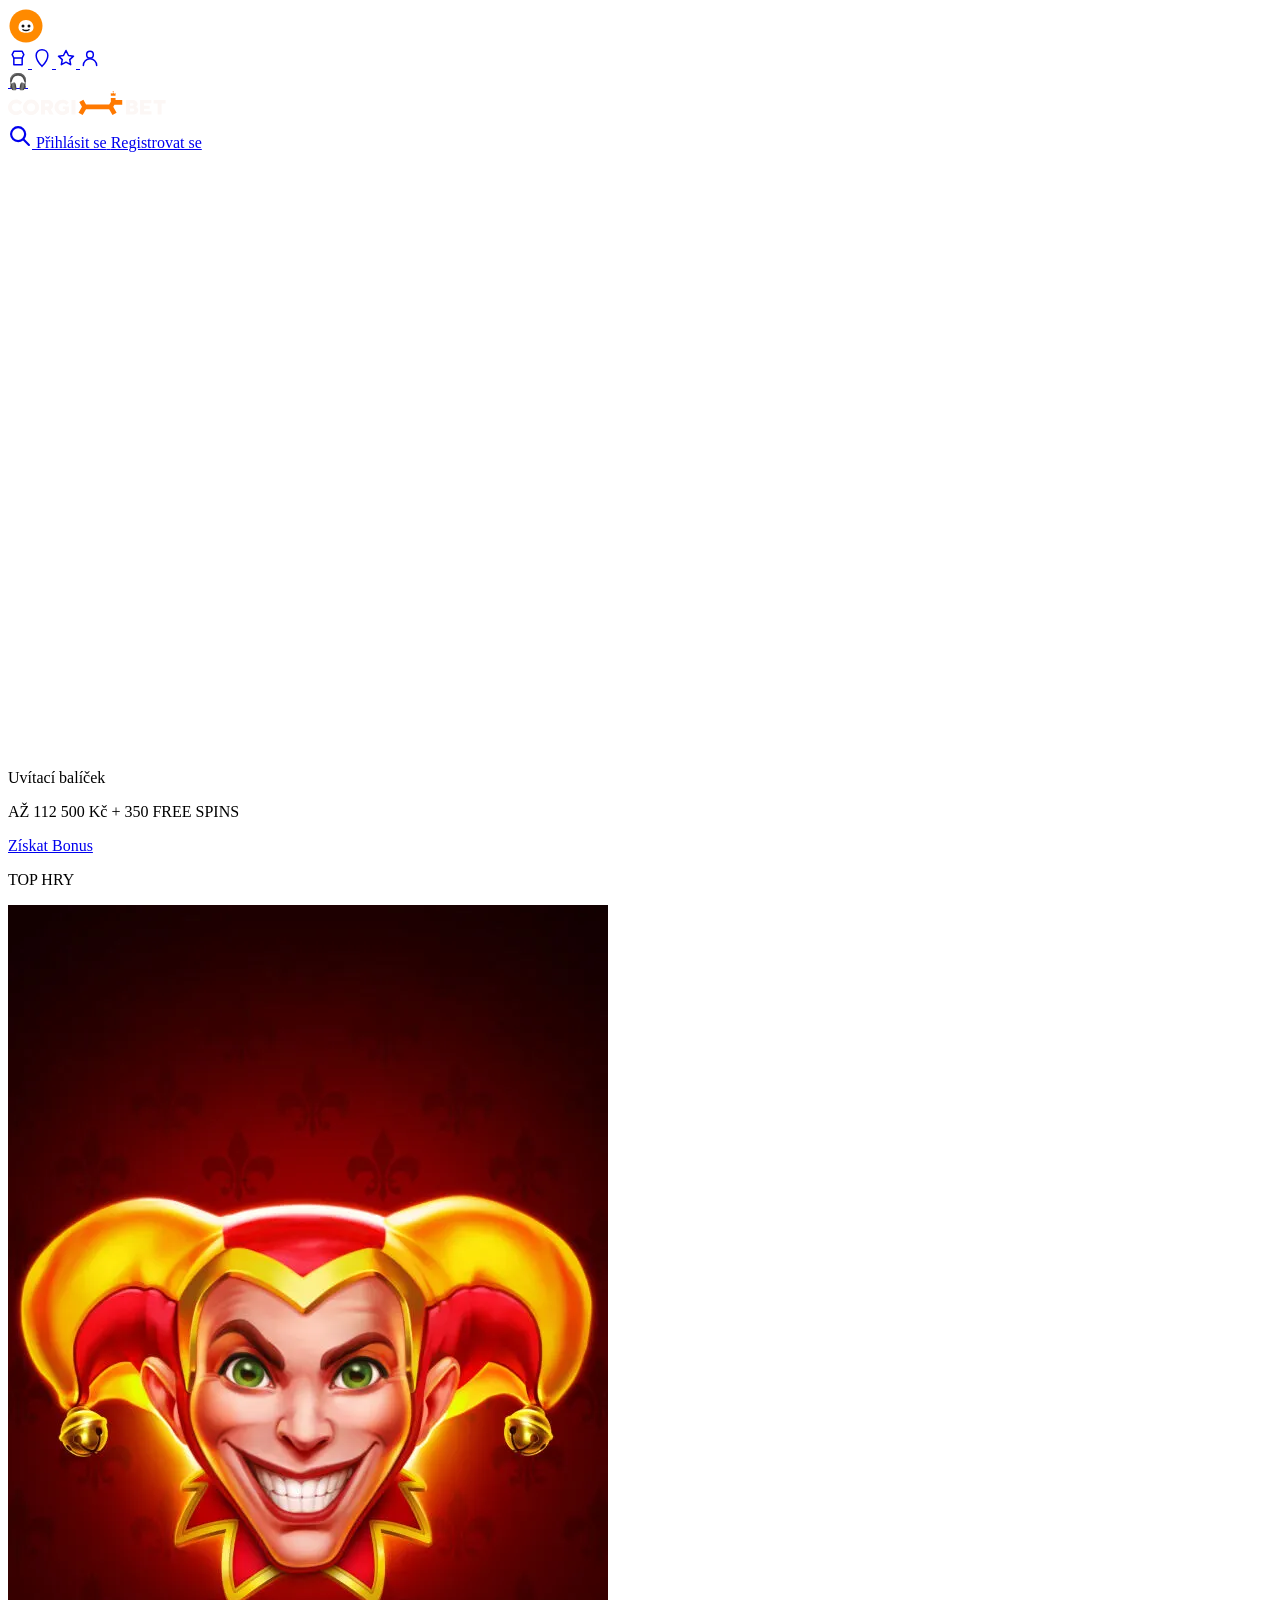
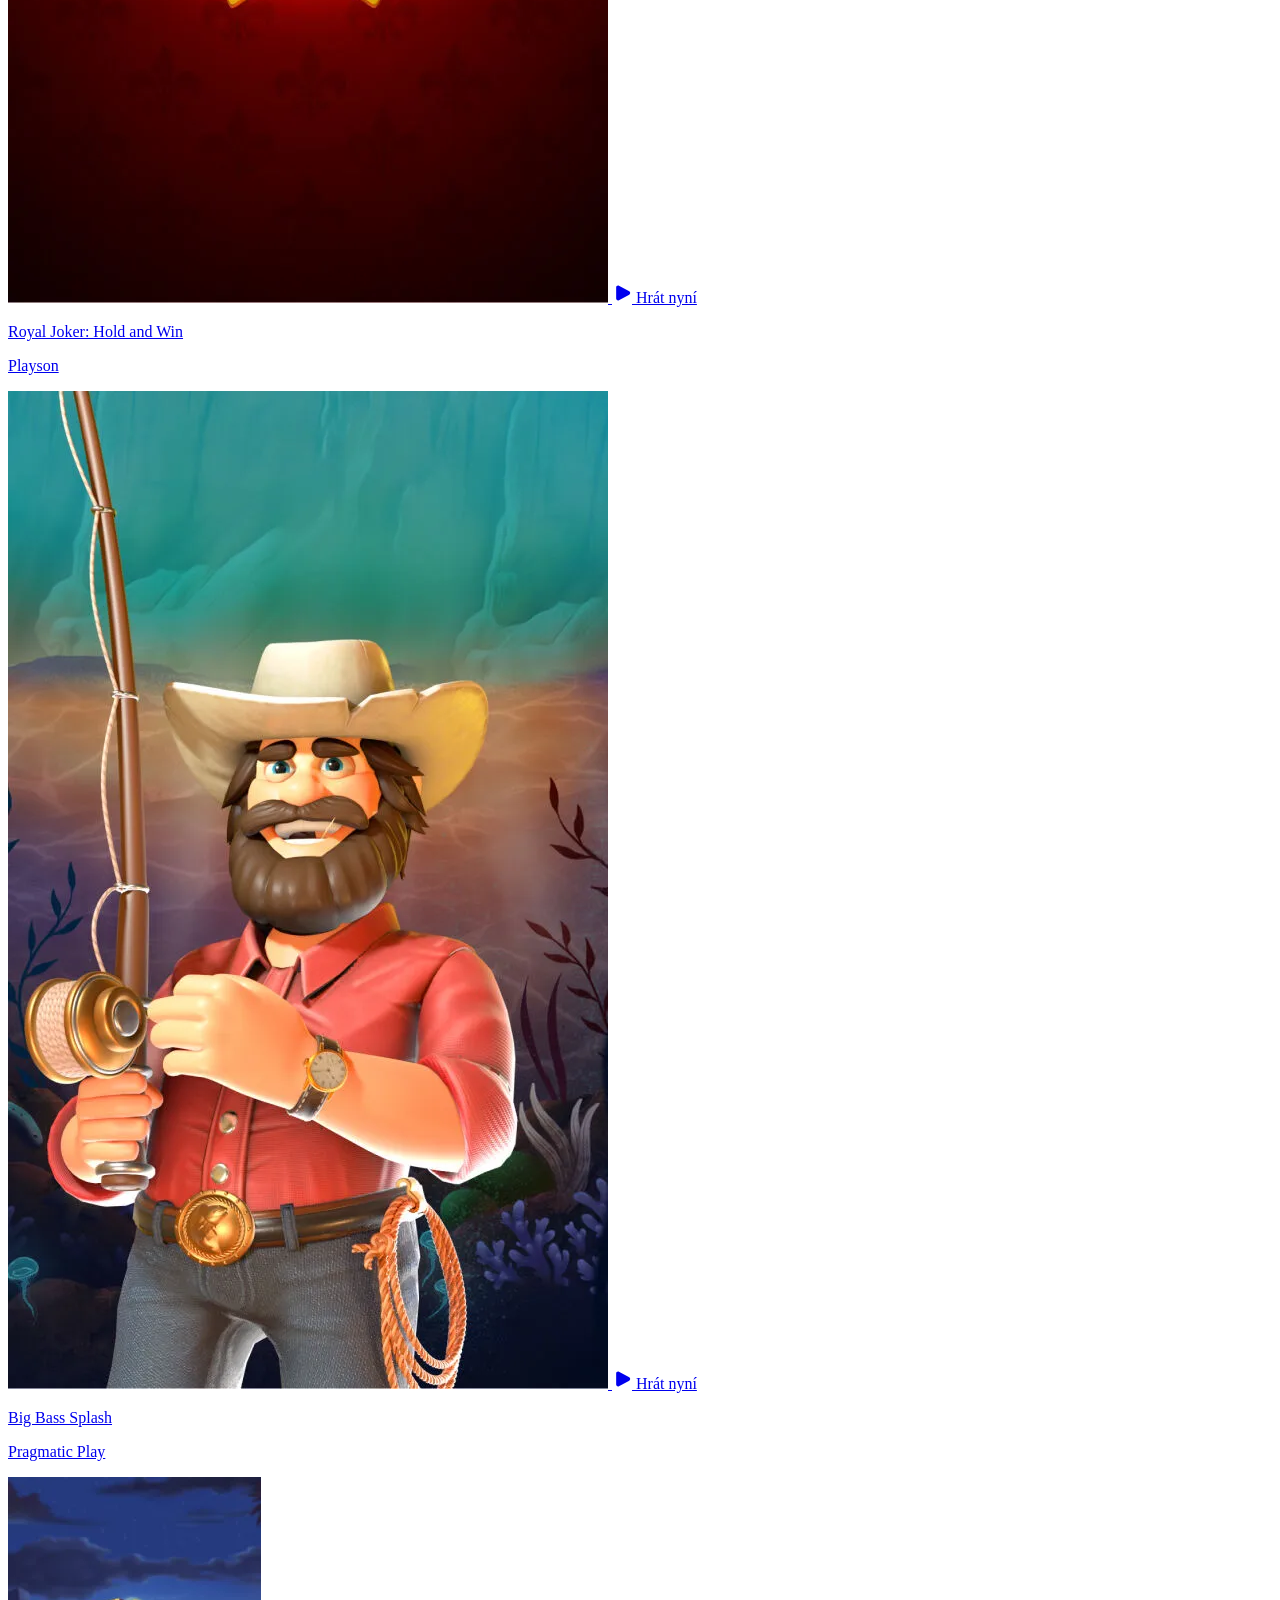
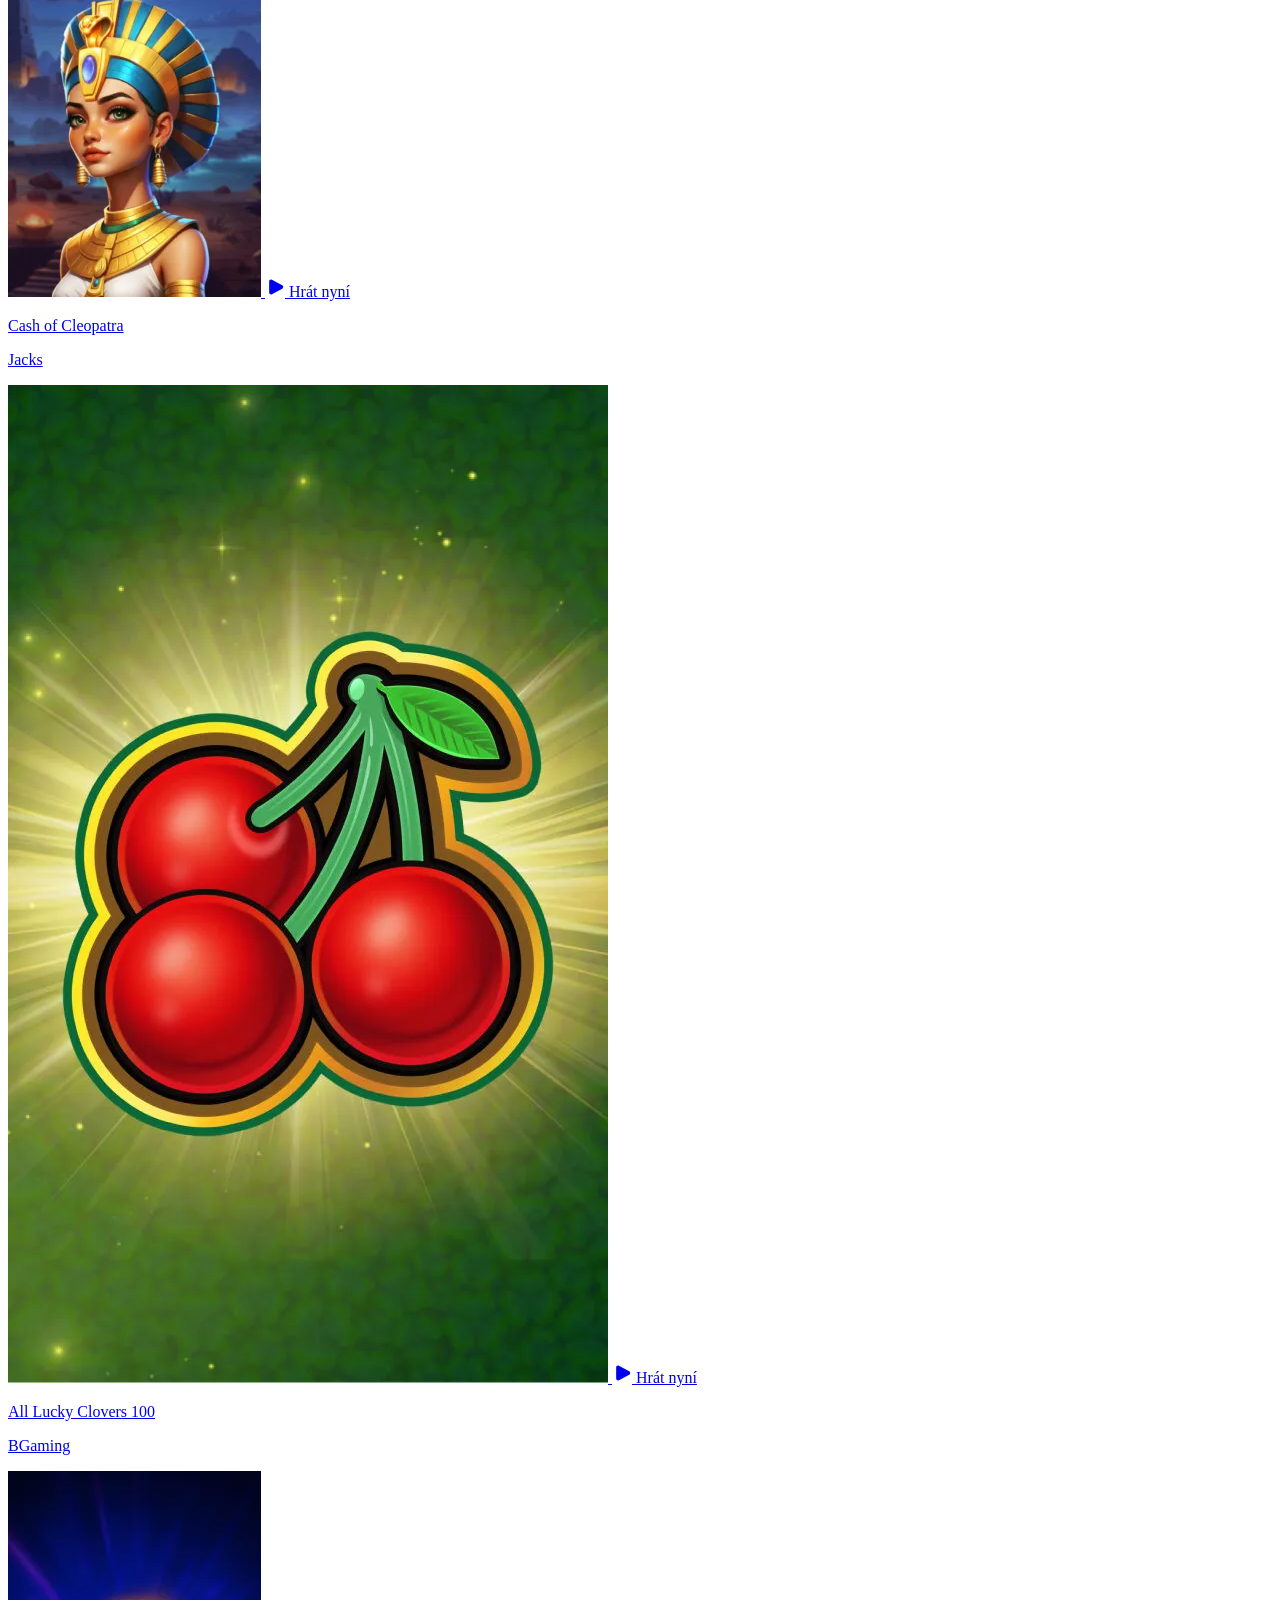
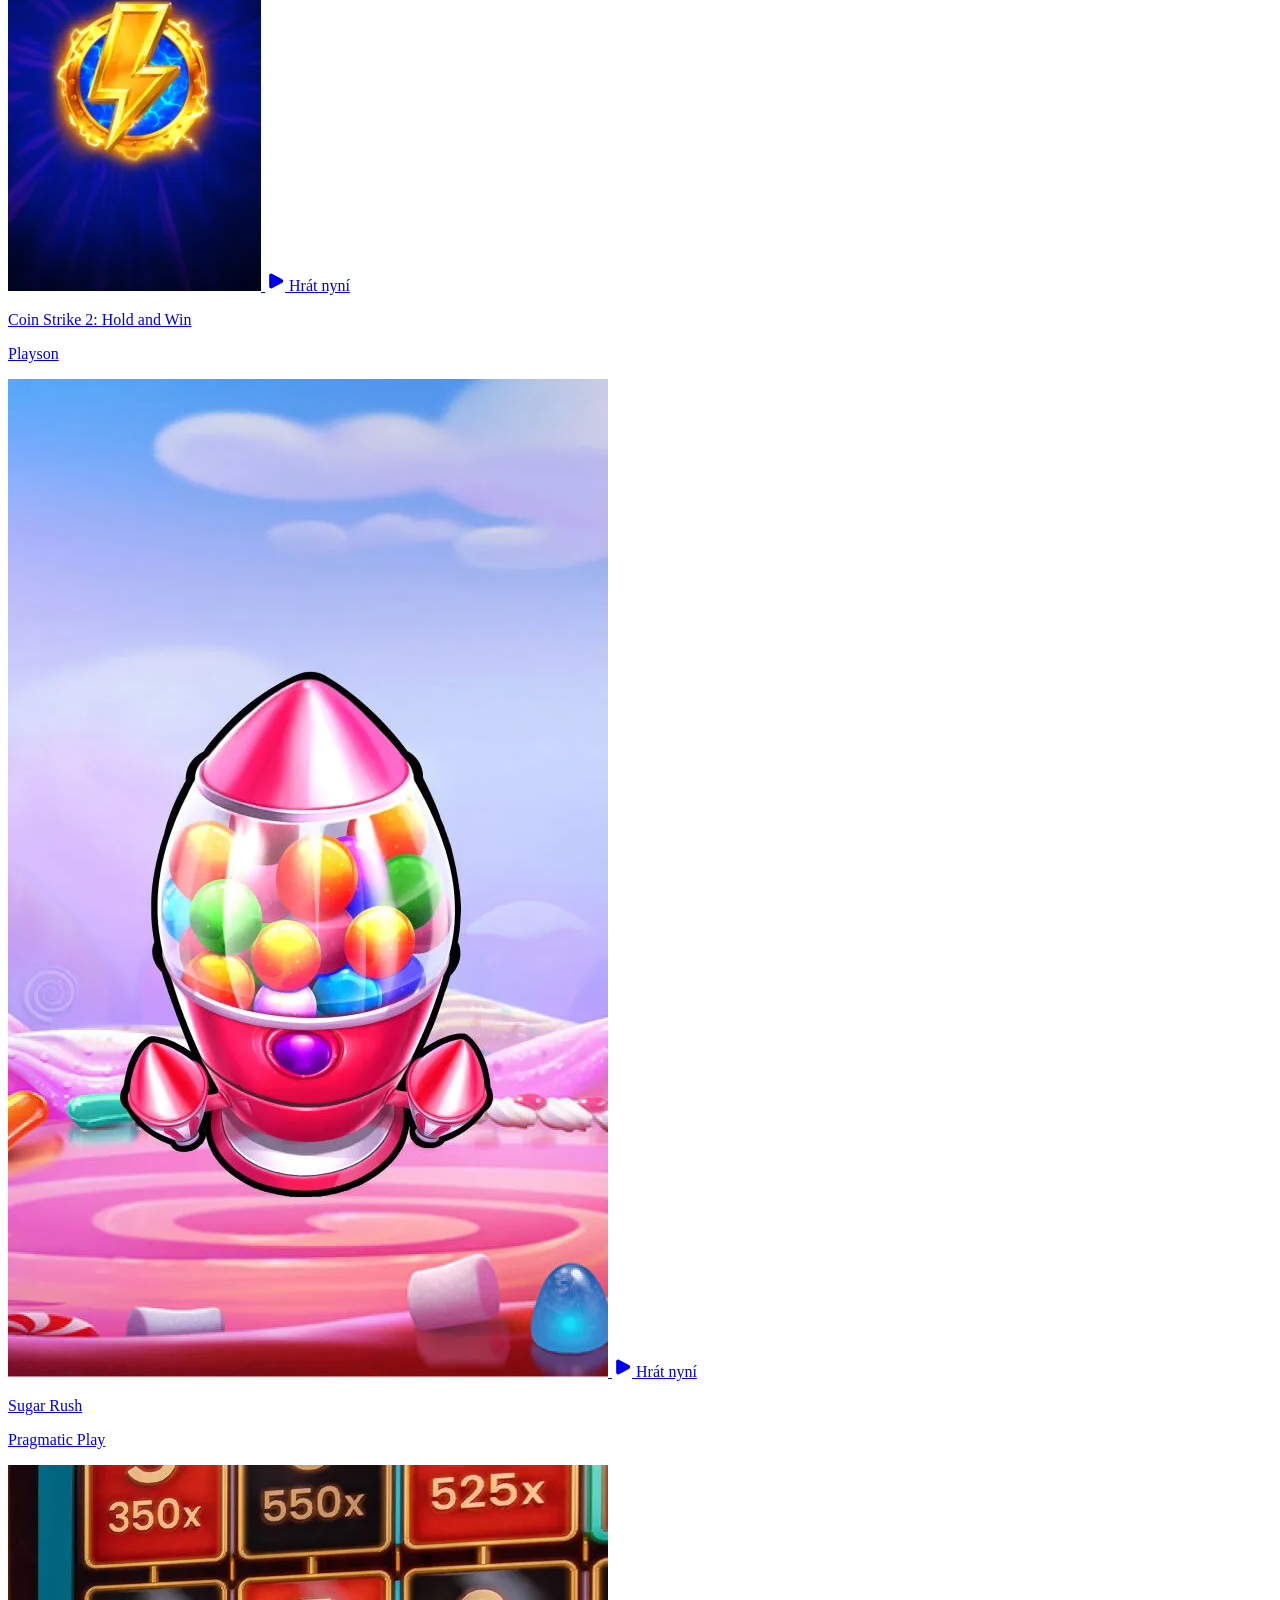
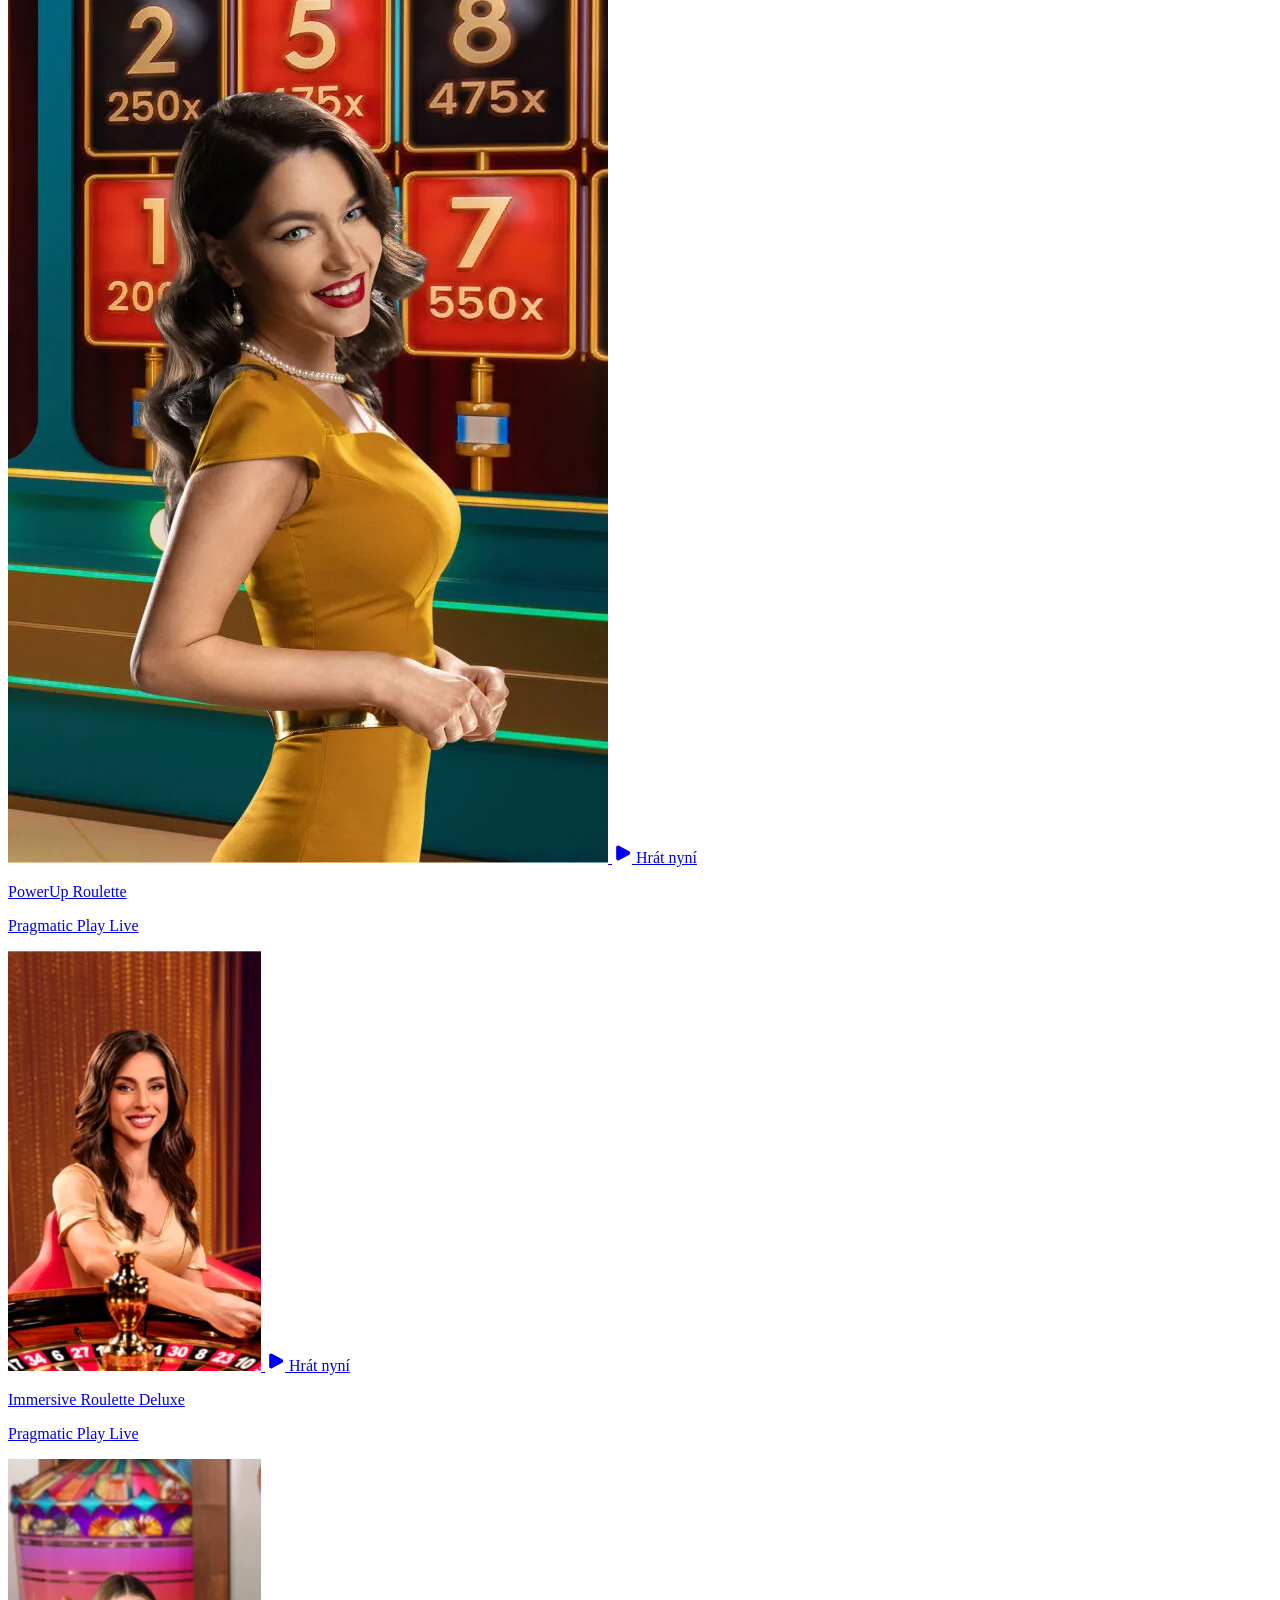
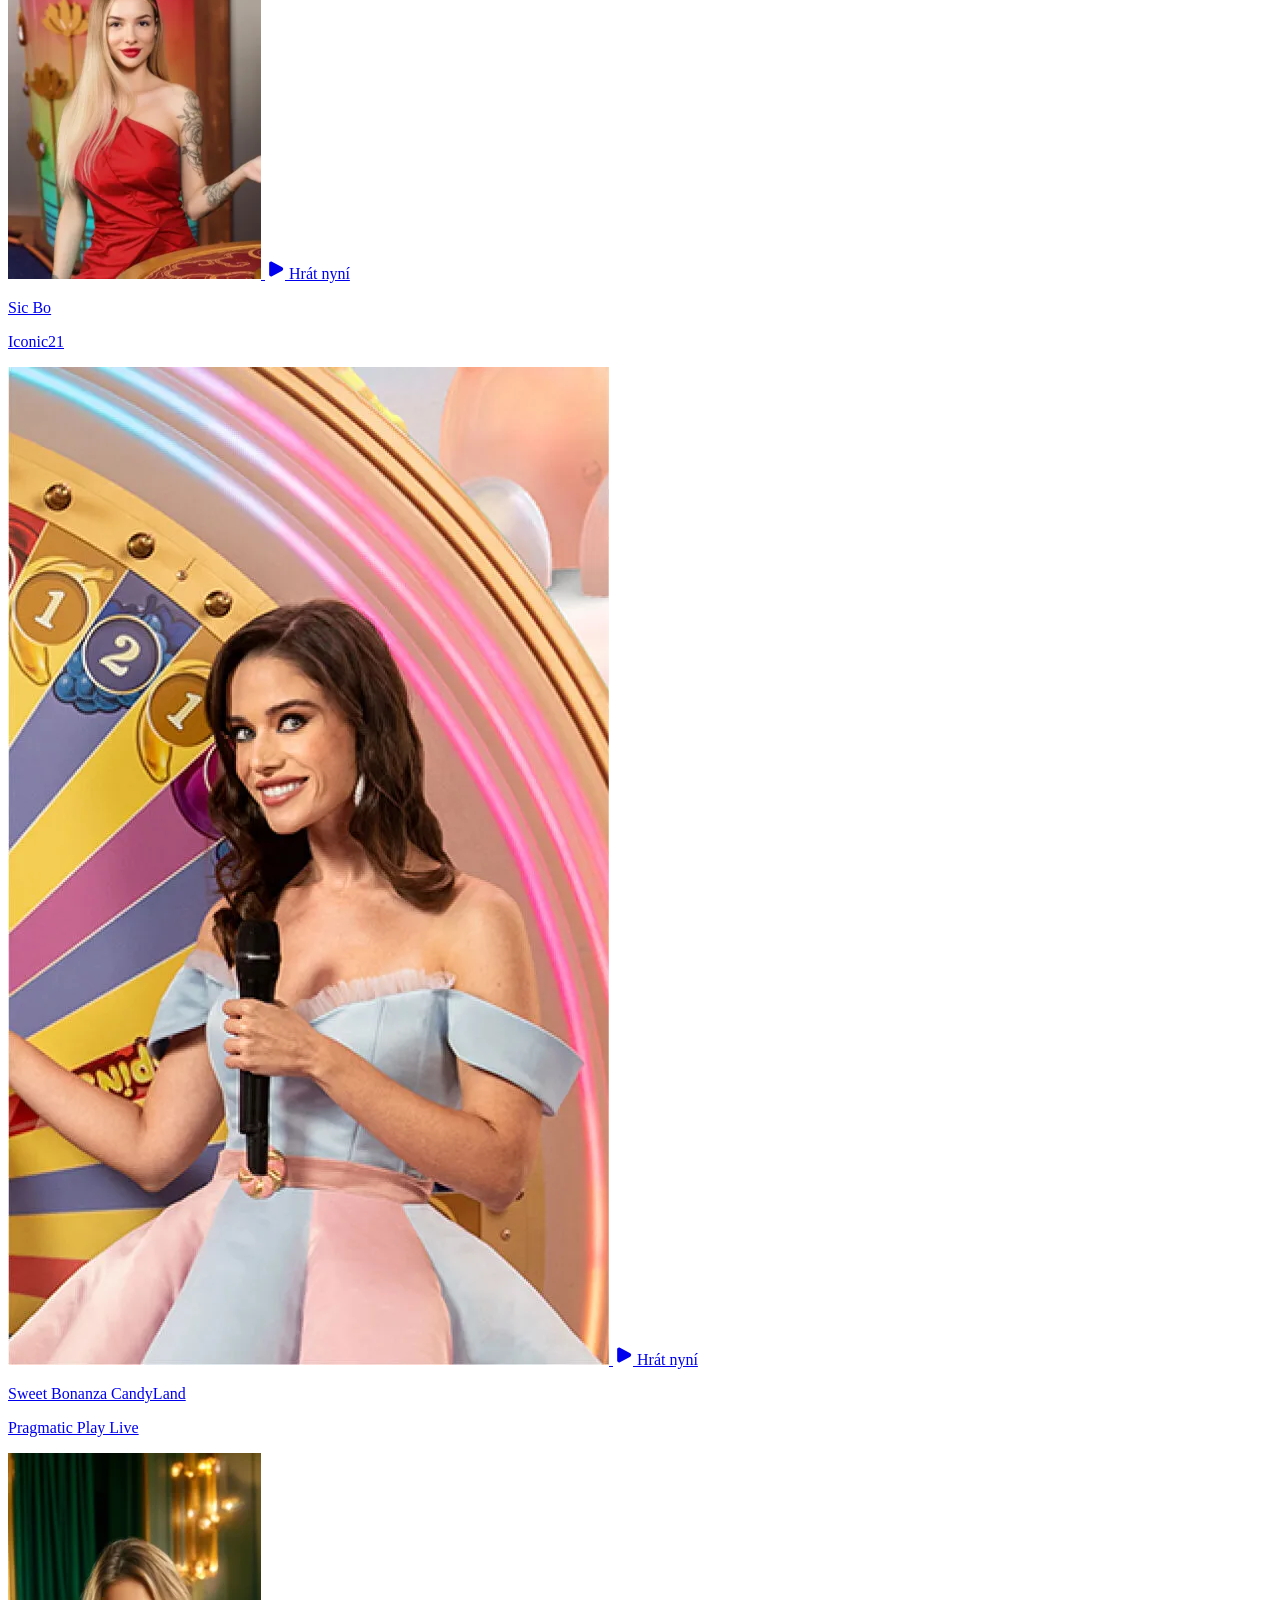
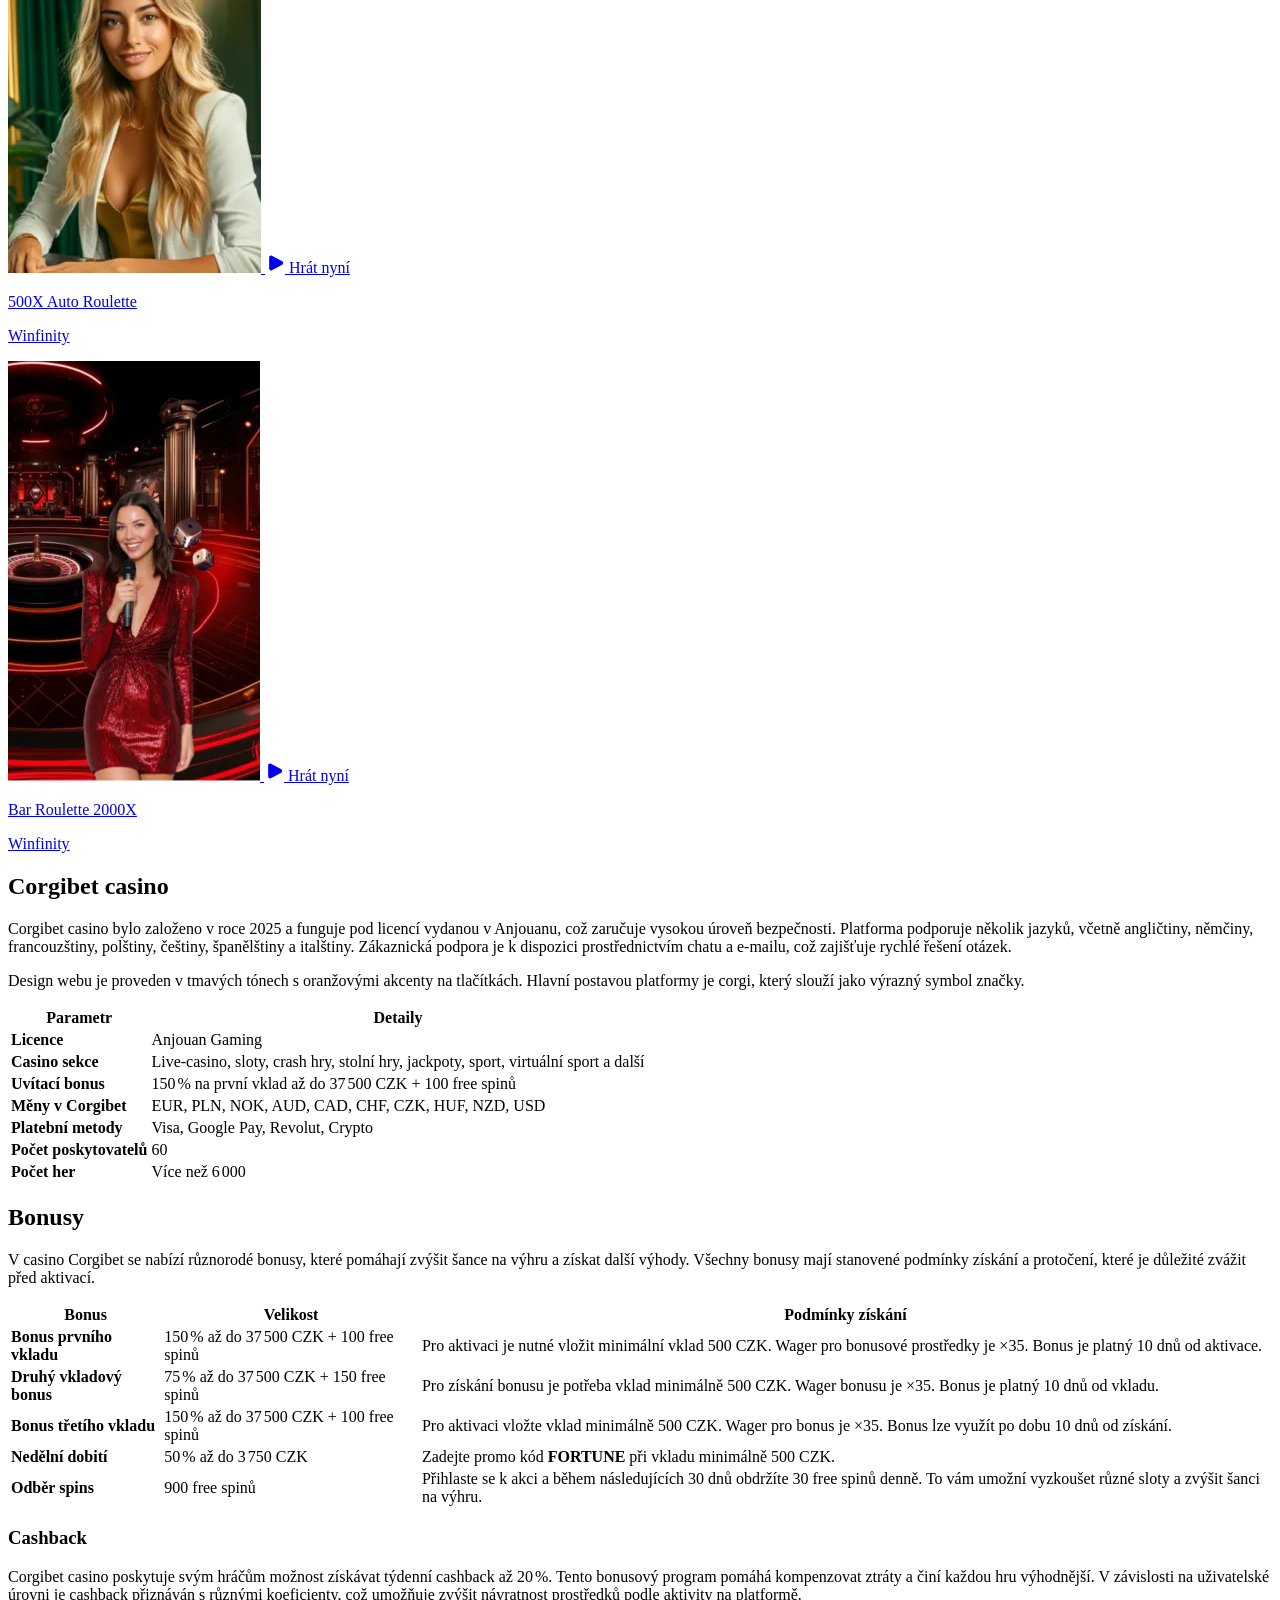
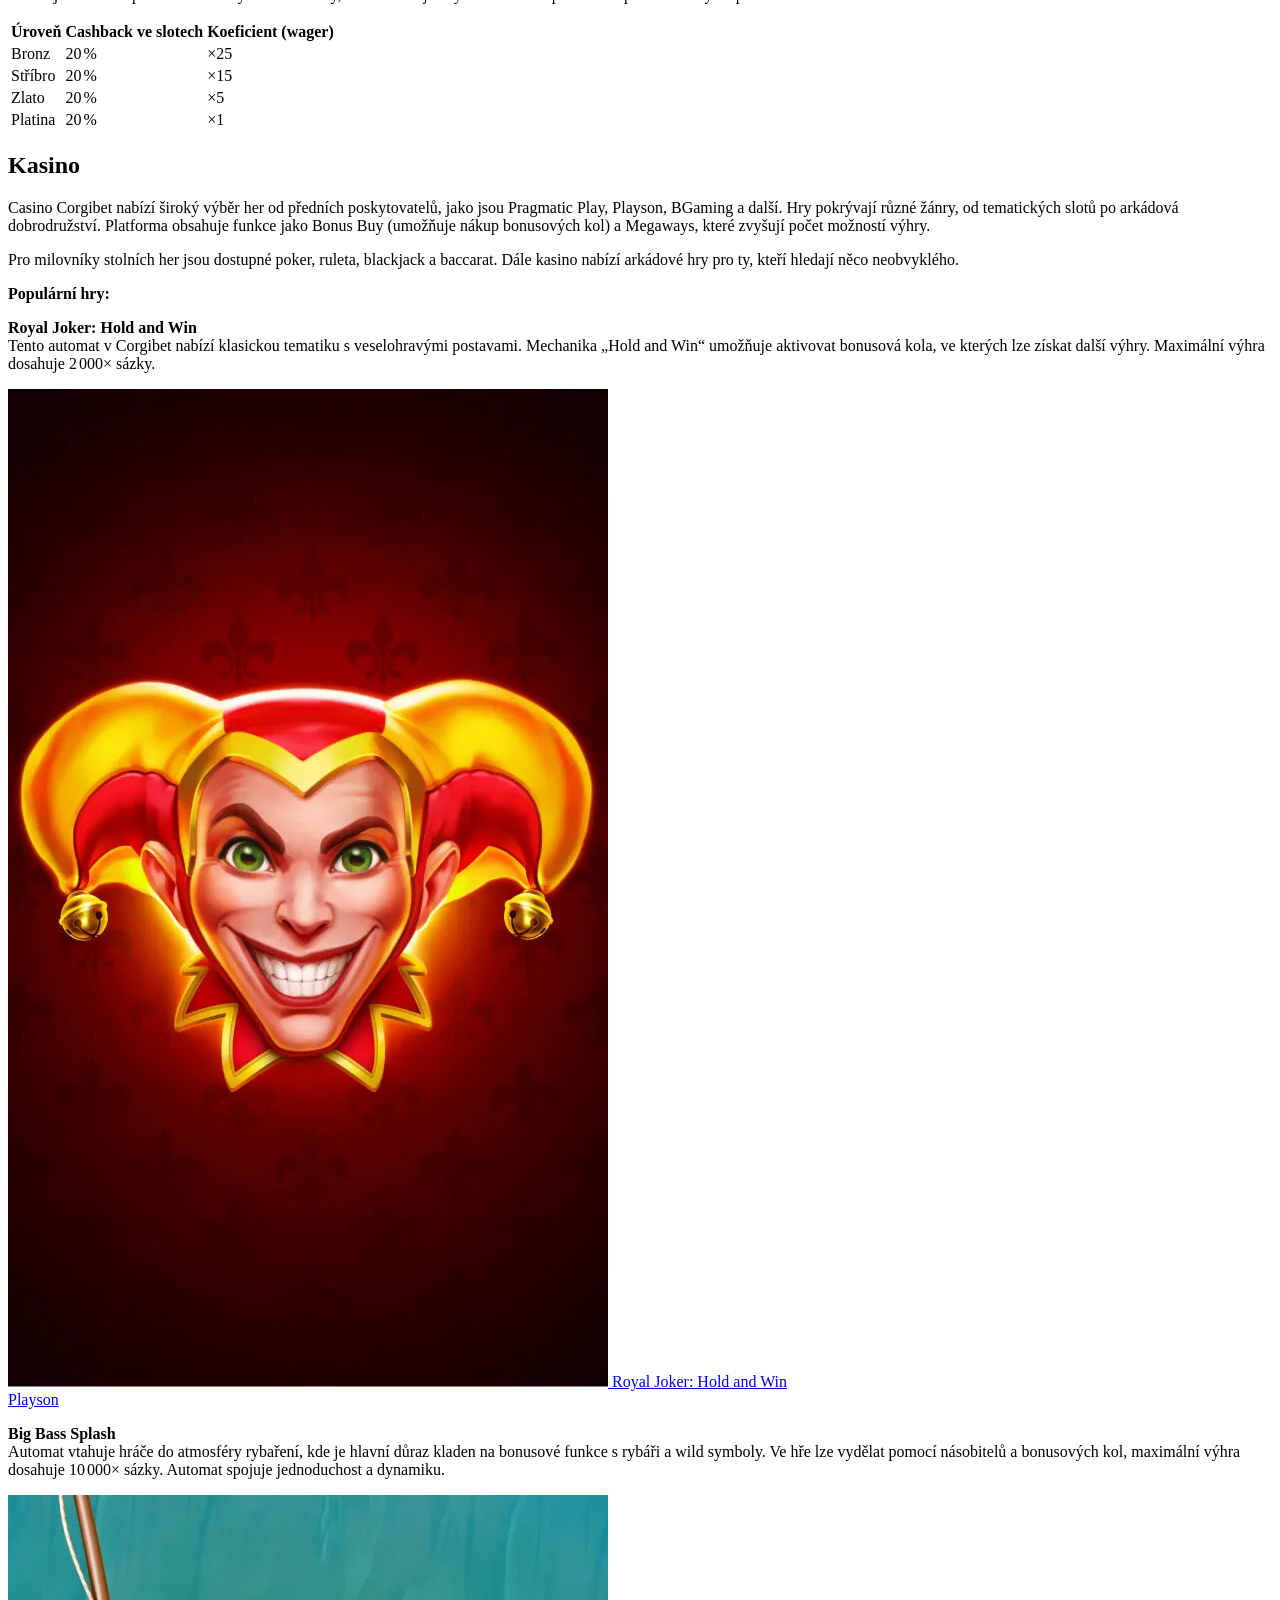
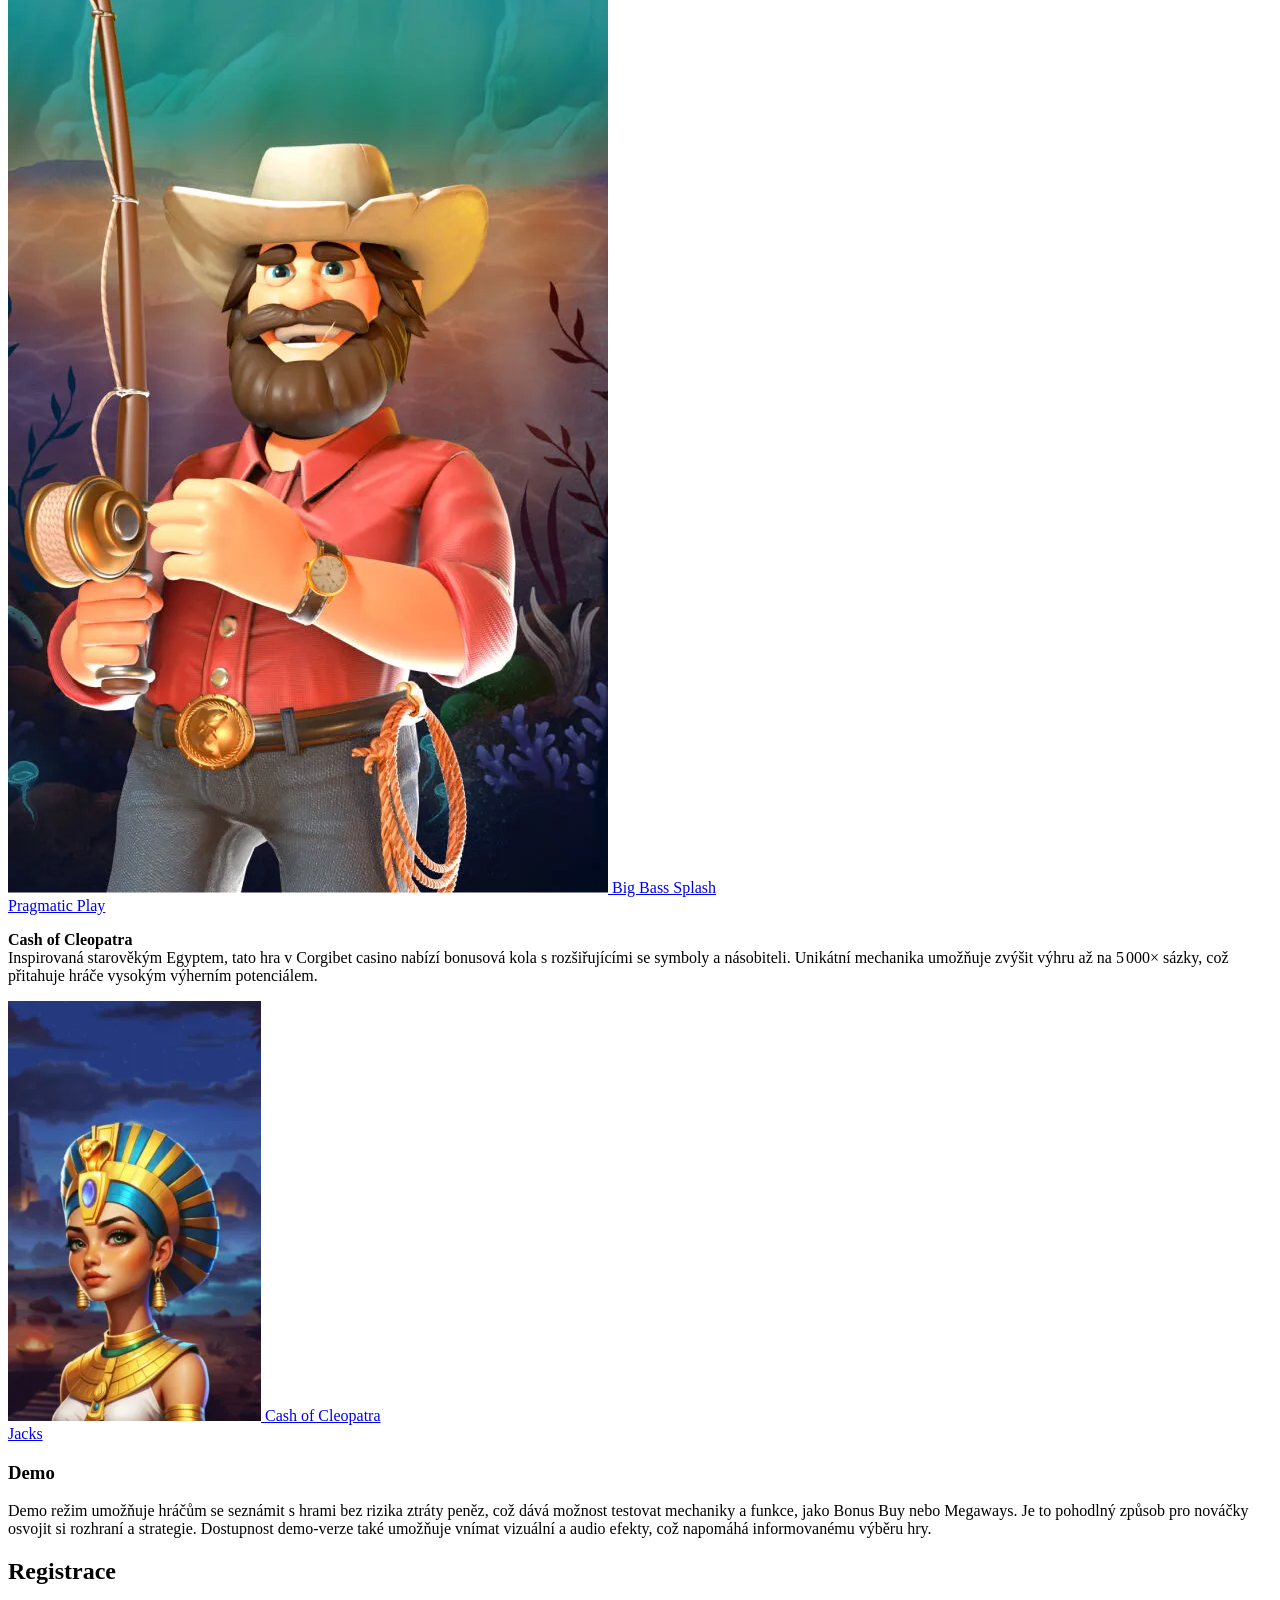
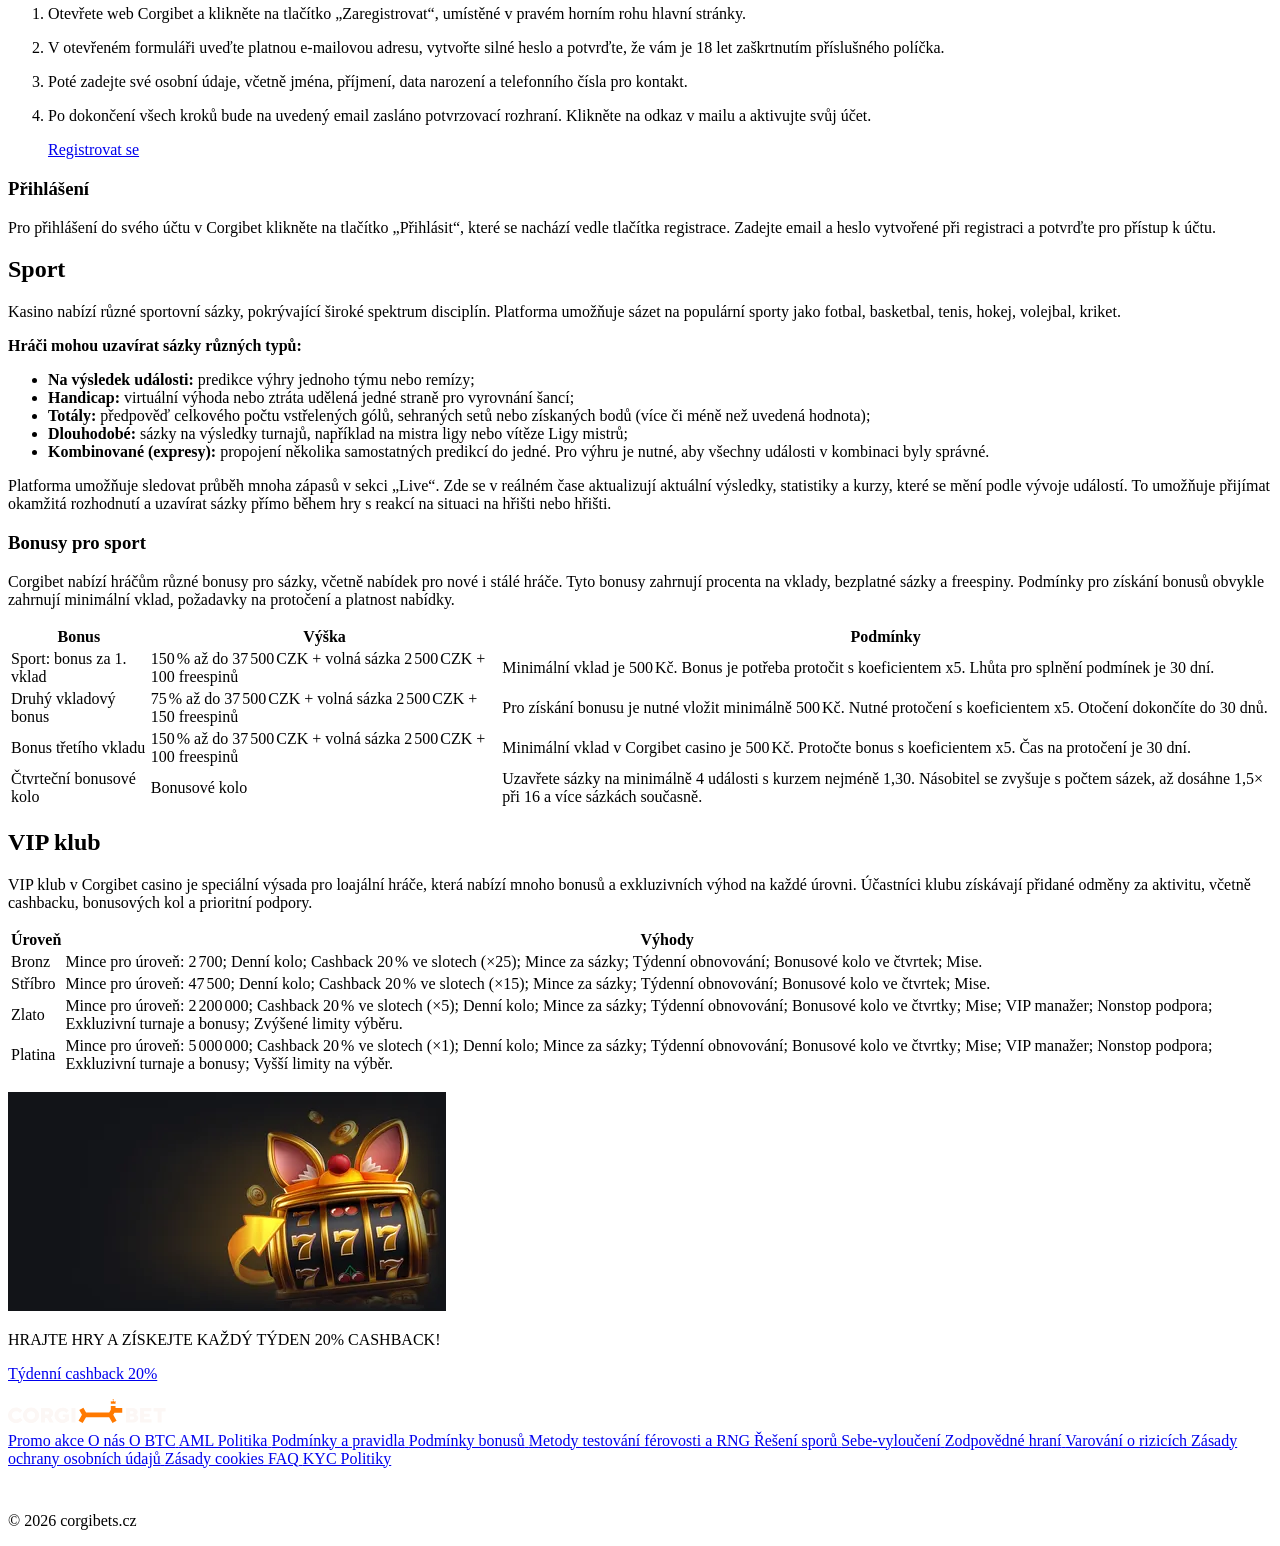
==== commit b2ed883d: "Update index.html" ====
--- a/cs-cs/index.html
+++ b/cs-cs/index.html
@@ -12,9 +12,8 @@
     <link rel="alternate" href="/cs-cs/" hreflang="cs-CS" />
     <link rel="canonical" href="/cs-cs/" />
     <title>Corgibet casino – online kasino pro hráče z Česka</title>
-    <link rel="icon" href="/favicon.svg" />
-    <link rel="stylesheet" href="/assets/css/style.css" />
-    <script src="/assets/js/main.js" defer></script>
+    <link rel="stylesheet" href="assets/css/style.css" />
+    <script src="assets/js/main.js" defer></script>
   </head>
   <body id="root-elem">
     <aside class="leftbar" aria-label="Sidebar">
@@ -1362,3 +1361,4 @@
     ></script>
   </body>
 </html>
+
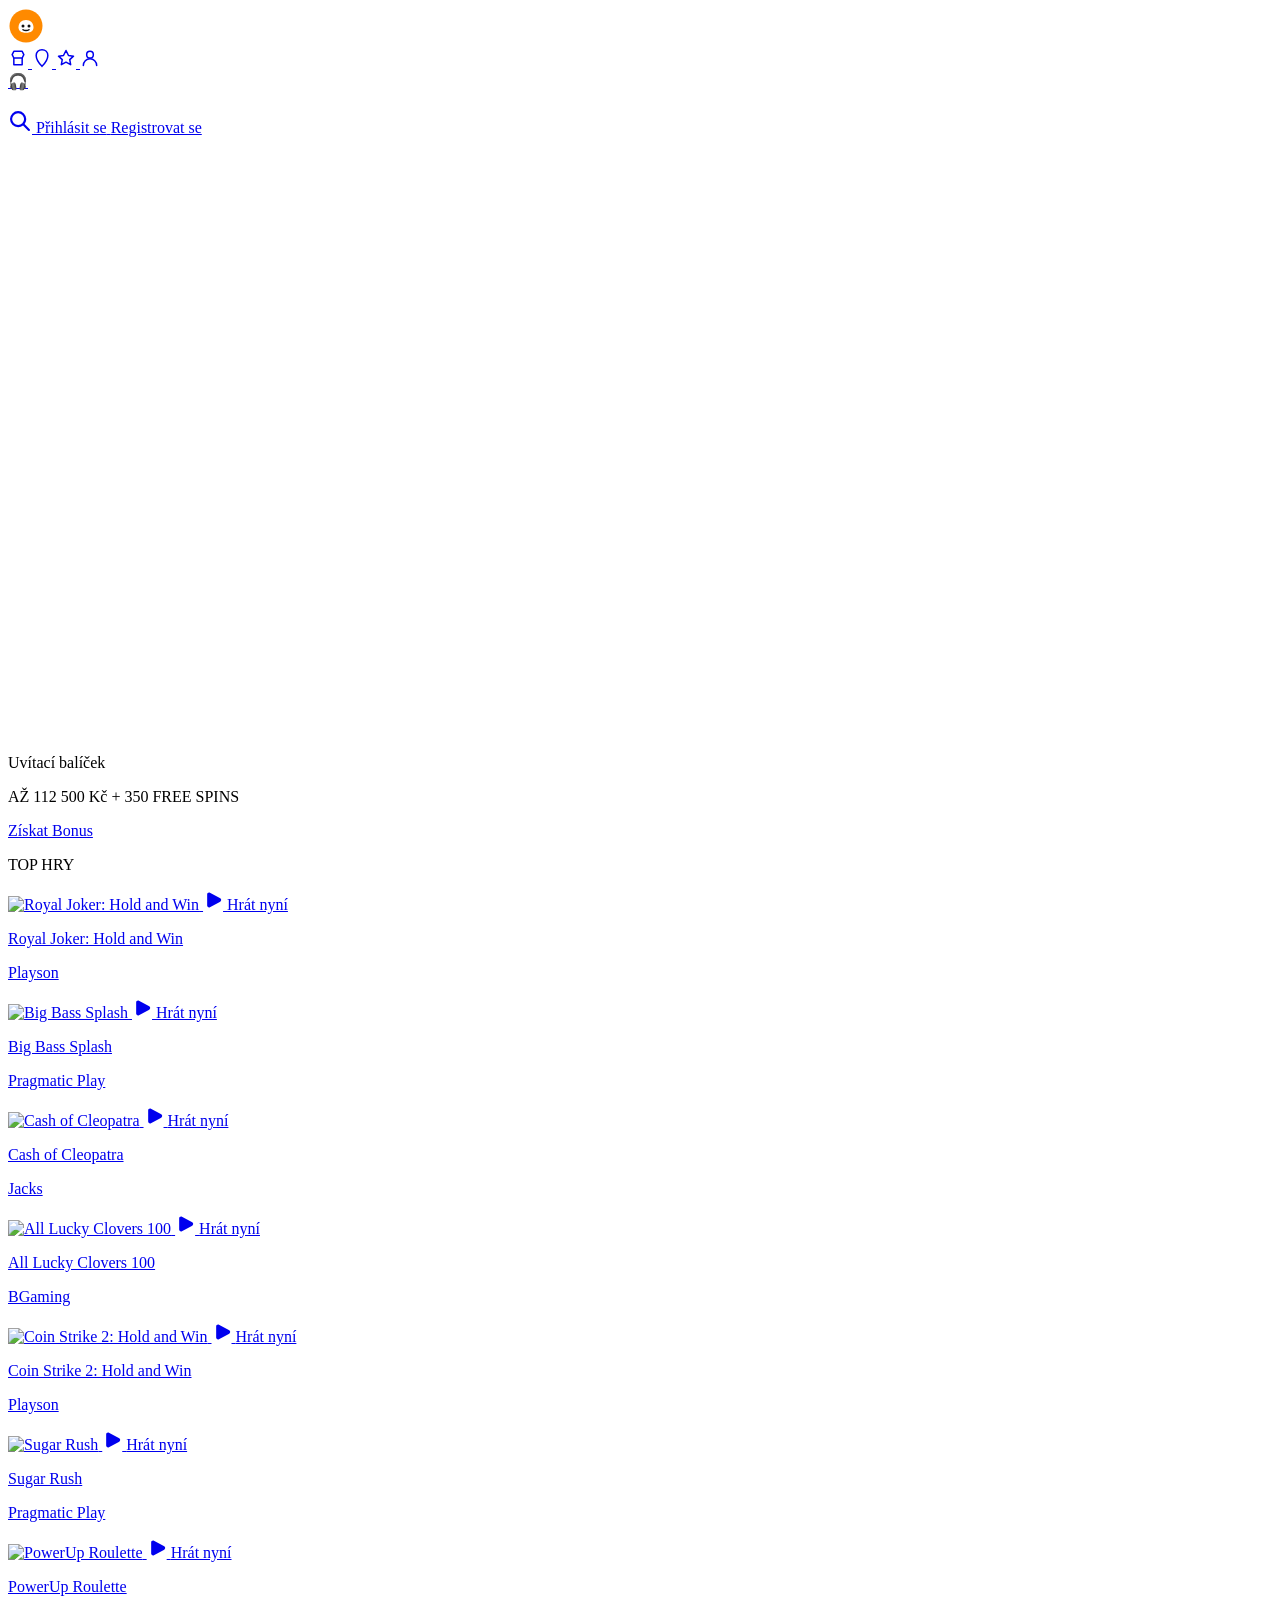
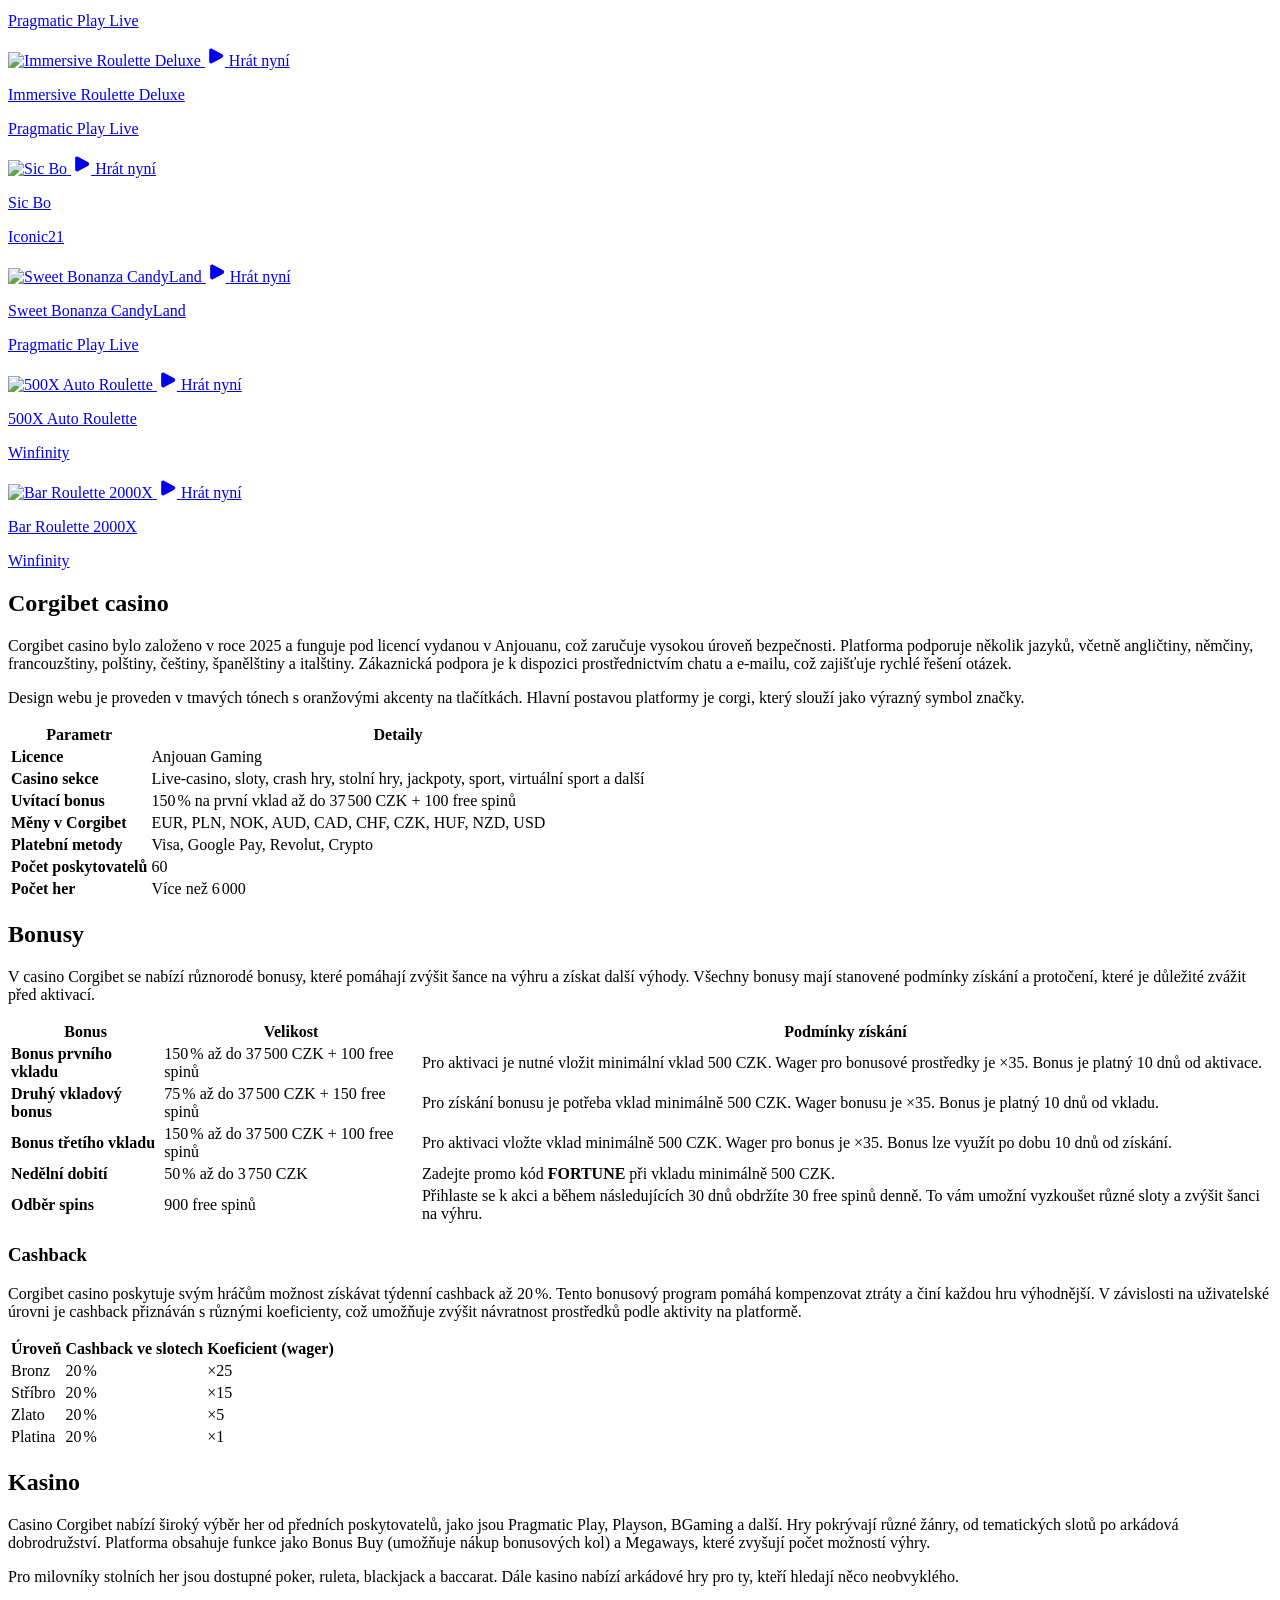
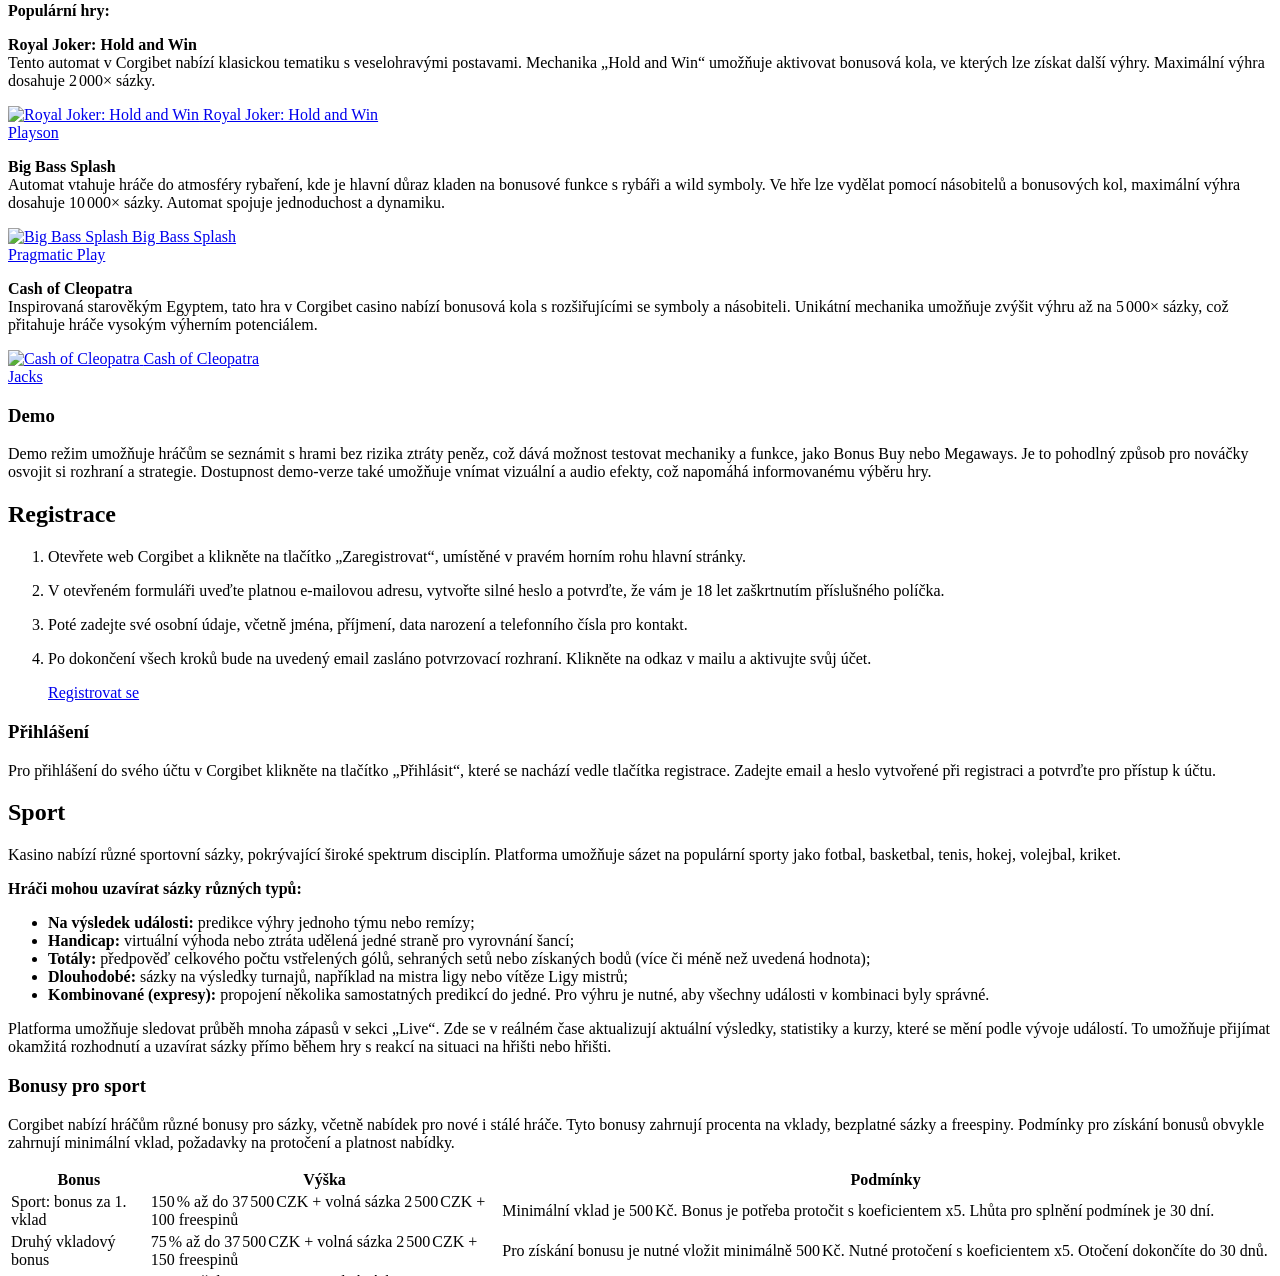
==== commit 1939a2f7: "Update index.html" ====
--- a/cs-cs/index.html
+++ b/cs-cs/index.html
@@ -111,12 +111,12 @@
               <a href="/" class="logo">
                 <picture>
                   <source
-                    srcset="/assets/static/img/logo-mobile.svg"
+                    srcset="assets/static/img/logo-mobile.svg"
                     media="(max-width: 768px)"
                   />
                   <img
                     eleventy:ignore
-                    src="/assets/static/img/logo.svg"
+                    src="assets/static/img/logo.svg"
                     alt="Corgibet: go home"
                     class="logo__img"
                   />
@@ -167,15 +167,15 @@
             <div class="hero__inner container-fluid">
               <picture>
                 <source
-                  srcset="/assets/static/img/hero/mobile.webp"
+                  srcset="assets/static/img/hero/mobile.webp"
                   media="(max-width: 768px)"
                 />
                 <img
                   class="hero__banner"
-                  src="/assets/static/img/hero/desktop.webp"
+                  src="assets/static/img/hero/desktop.webp"
                   srcset="
-                    /assets/static/img/hero/desktop.webp    1x,
-                    /assets/static/img/hero/desktop@2x.webp 2x
+                    assets/static/img/hero/desktop.webp    1x,
+                    assets/static/img/hero/desktop@2x.webp 2x
                   "
                   alt="hero banner"
                   width="1296"
@@ -213,7 +213,7 @@
                     <span class="game-card__main">
                       <img
                         class="game-card__thumbnail"
-                        src="/assets/static/img/8TLQrqBaVF-600.webp"
+                        src="assets/static/img/8TLQrqBaVF-600.webp"
                         alt="Royal Joker: Hold and Win"
                         loading="lazy"
                         width="600"
@@ -255,7 +255,7 @@
                     <span class="game-card__main">
                       <img
                         class="game-card__thumbnail"
-                        src="/assets/static/img/gSNXrmmppK-600.webp"
+                        src="assets/static/img/gSNXrmmppK-600.webp"
                         alt="Big Bass Splash"
                         loading="lazy"
                         width="600"
@@ -297,7 +297,7 @@
                     <span class="game-card__main">
                       <img
                         class="game-card__thumbnail"
-                        src="/assets/static/img/QiTL96-5j3-253.webp"
+                        src="assets/static/img/QiTL96-5j3-253.webp"
                         alt="Cash of Cleopatra"
                         loading="lazy"
                         width="253"
@@ -339,7 +339,7 @@
                     <span class="game-card__main">
                       <img
                         class="game-card__thumbnail"
-                        src="/assets/static/img/eSlnQTkDBV-600.webp"
+                        src="assets/static/img/eSlnQTkDBV-600.webp"
                         alt="All Lucky Clovers 100"
                         loading="lazy"
                         width="600"
@@ -381,7 +381,7 @@
                     <span class="game-card__main">
                       <img
                         class="game-card__thumbnail"
-                        src="/assets/static/img/8b07-ww6Yx-253.webp"
+                        src="assets/static/img/8b07-ww6Yx-253.webp"
                         alt="Coin Strike 2: Hold and Win"
                         loading="lazy"
                         width="253"
@@ -425,7 +425,7 @@
                     <span class="game-card__main">
                       <img
                         class="game-card__thumbnail"
-                        src="/assets/static/img/9BsUdUb_7c-600.webp"
+                        src="assets/static/img/9BsUdUb_7c-600.webp"
                         alt="Sugar Rush"
                         loading="lazy"
                         width="600"
@@ -467,7 +467,7 @@
                     <span class="game-card__main">
                       <img
                         class="game-card__thumbnail"
-                        src="/assets/static/img/ZRxYdnKAhg-600.webp"
+                        src="assets/static/img/ZRxYdnKAhg-600.webp"
                         alt="PowerUp Roulette"
                         loading="lazy"
                         width="600"
@@ -509,7 +509,7 @@
                     <span class="game-card__main">
                       <img
                         class="game-card__thumbnail"
-                        src="/assets/static/img/Y3id3Z88mS-253.webp"
+                        src="assets/static/img/Y3id3Z88mS-253.webp"
                         alt="Immersive Roulette Deluxe"
                         loading="lazy"
                         width="253"
@@ -551,7 +551,7 @@
                     <span class="game-card__main">
                       <img
                         class="game-card__thumbnail"
-                        src="/assets/static/img/ONq4-LmsYn-253.webp"
+                        src="assets/static/img/ONq4-LmsYn-253.webp"
                         alt="Sic Bo"
                         loading="lazy"
                         width="253"
@@ -593,7 +593,7 @@
                     <span class="game-card__main">
                       <img
                         class="game-card__thumbnail"
-                        src="/assets/static/img/o9UXDIHdBh-601.webp"
+                        src="assets/static/img/o9UXDIHdBh-601.webp"
                         alt="Sweet Bonanza CandyLand"
                         loading="lazy"
                         width="601"
@@ -635,7 +635,7 @@
                     <span class="game-card__main">
                       <img
                         class="game-card__thumbnail"
-                        src="/assets/static/img/LhCLNY_z5i-253.webp"
+                        src="assets/static/img/LhCLNY_z5i-253.webp"
                         alt="500X Auto Roulette"
                         loading="lazy"
                         width="253"
@@ -677,7 +677,7 @@
                     <span class="game-card__main">
                       <img
                         class="game-card__thumbnail"
-                        src="/assets/static/img/Shcl82bgHv-252.webp"
+                        src="assets/static/img/Shcl82bgHv-252.webp"
                         alt="Bar Roulette 2000X"
                         loading="lazy"
                         width="252"
@@ -916,7 +916,7 @@
                     <span class="game-card__main">
                       <img
                         class="game-card__thumbnail"
-                        src="/assets/static/img/8TLQrqBaVF-600.webp"
+                        src="assets/static/img/8TLQrqBaVF-600.webp"
                         alt="Royal Joker: Hold and Win"
                         loading="lazy"
                         width="600"
@@ -949,7 +949,7 @@
                     <span class="game-card__main">
                       <img
                         class="game-card__thumbnail"
-                        src="/assets/static/img/gSNXrmmppK-600.webp"
+                        src="assets/static/img/gSNXrmmppK-600.webp"
                         alt="Big Bass Splash"
                         loading="lazy"
                         width="600"
@@ -979,7 +979,7 @@
                     <span class="game-card__main">
                       <img
                         class="game-card__thumbnail"
-                        src="/assets/static/img/QiTL96-5j3-253.webp"
+                        src="assets/static/img/QiTL96-5j3-253.webp"
                         alt="Cash of Cleopatra"
                         loading="lazy"
                         width="253"
@@ -1208,7 +1208,7 @@
                       width="438"
                       height="219"
                       loading="lazy"
-                      src="/assets/static/img/z2F7kO7Xwr-438.webp"
+                      src="assets/static/img/z2F7kO7Xwr-438.webp"
                       alt=": HRAJTE HRY A ZÍSKEJTE KAŽDÝ TÝDEN 20% CASHBACK!"
                       class="seo-bonus__cover"
                     />
@@ -1247,12 +1247,12 @@
               <a href="/" class="logo">
                 <picture>
                   <source
-                    srcset="/assets/static/img/logo-mobile.svg"
+                    srcset="assets/static/img/logo-mobile.svg"
                     media="(max-width: 768px)"
                   />
                   <img
                     eleventy:ignore=""
-                    src="/assets/static/img/logo.svg"
+                    src="assets/static/img/logo.svg"
                     alt="Corgibet: go home"
                     class="logo__img"
                   />
@@ -1331,14 +1331,14 @@
                 <img
                   width="25"
                   height="24"
-                  src="/assets/static/icon/age.svg"
+                  src="assets/static/icon/age.svg"
                   alt="18+"
                   class="footer__icon"
                 />
                 <img
                   width="51"
                   height="23"
-                  src="/assets/static/icon/ssl.svg"
+                  src="assets/static/icon/ssl.svg"
                   alt="SSL Secure"
                   class="footer__icon"
                 />
@@ -1348,7 +1348,7 @@
             <p class="smart-copyright">
               &copy;
               <span class="smart-copyright__year"> 2026 </span>
-              corgibets.cz
+              artemkis.cz
             </p>
           </div>
         </footer>
@@ -1362,3 +1362,4 @@
   </body>
 </html>
 
+
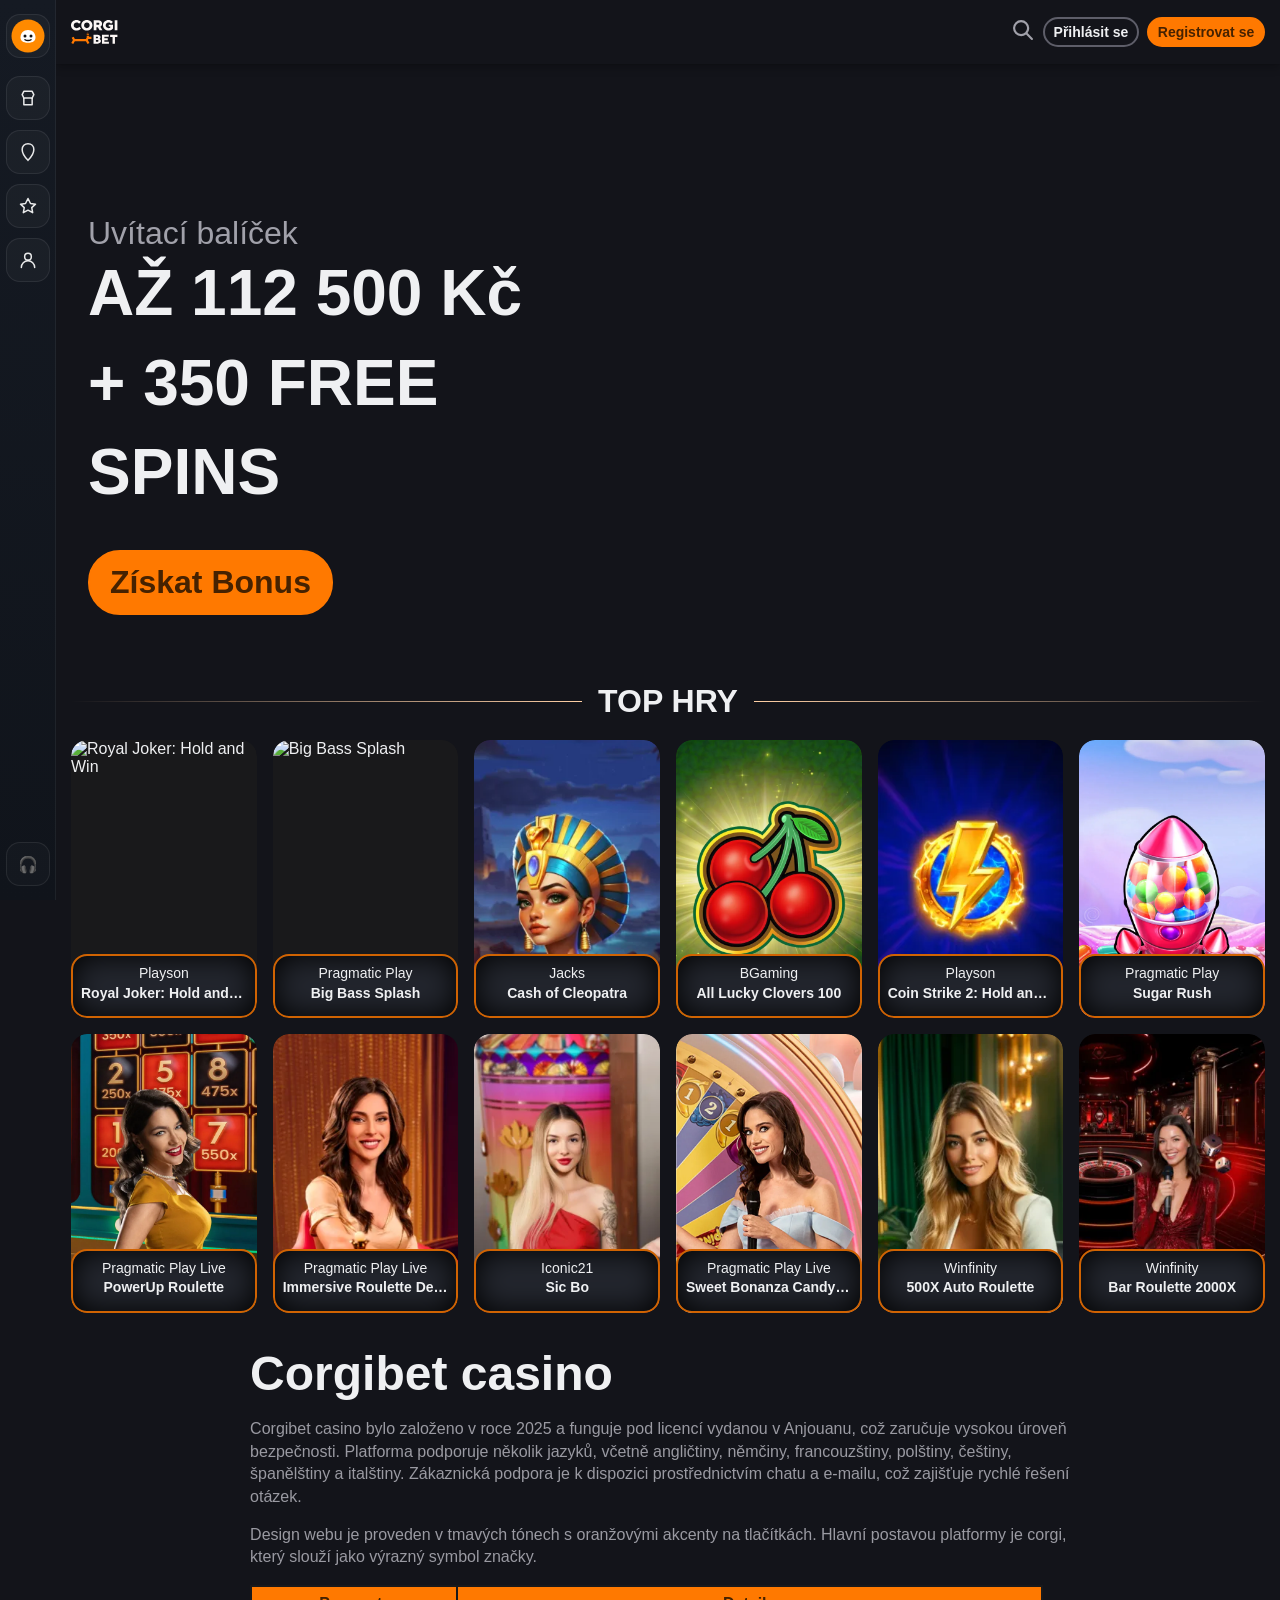
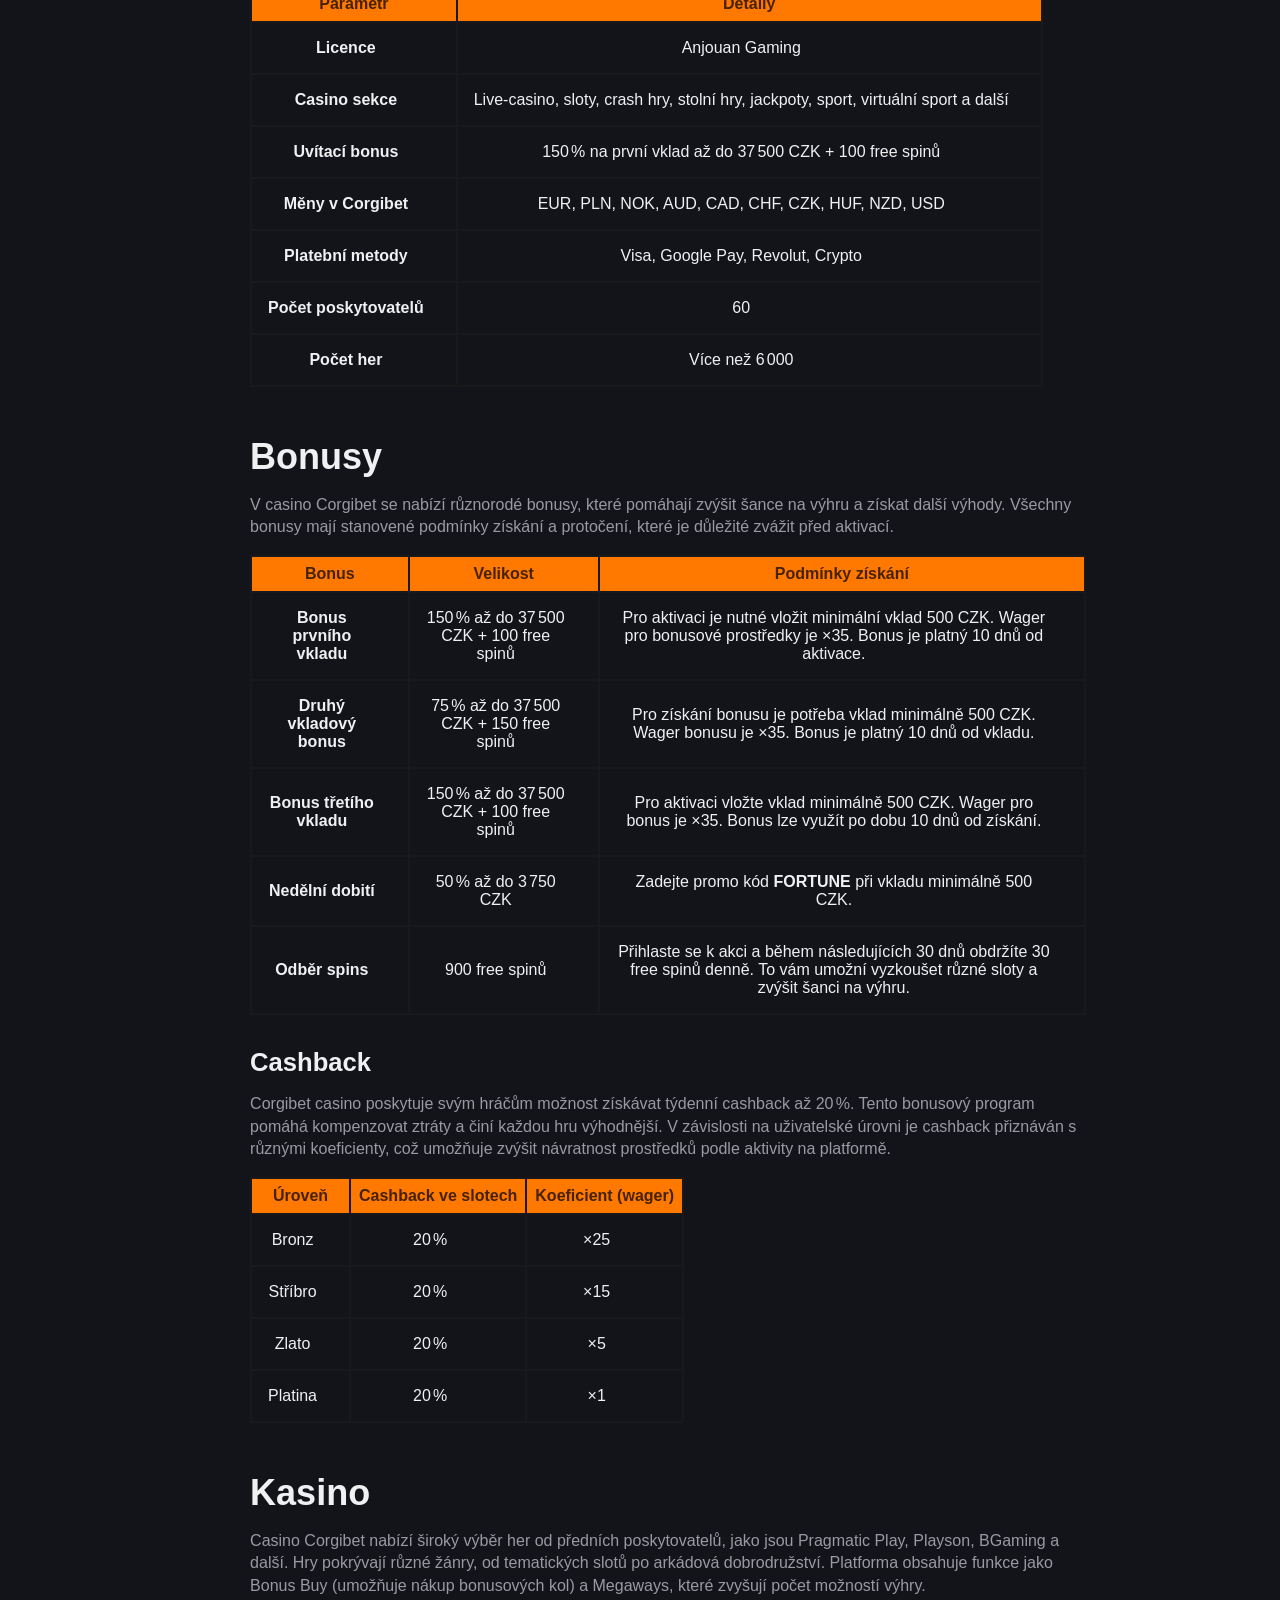
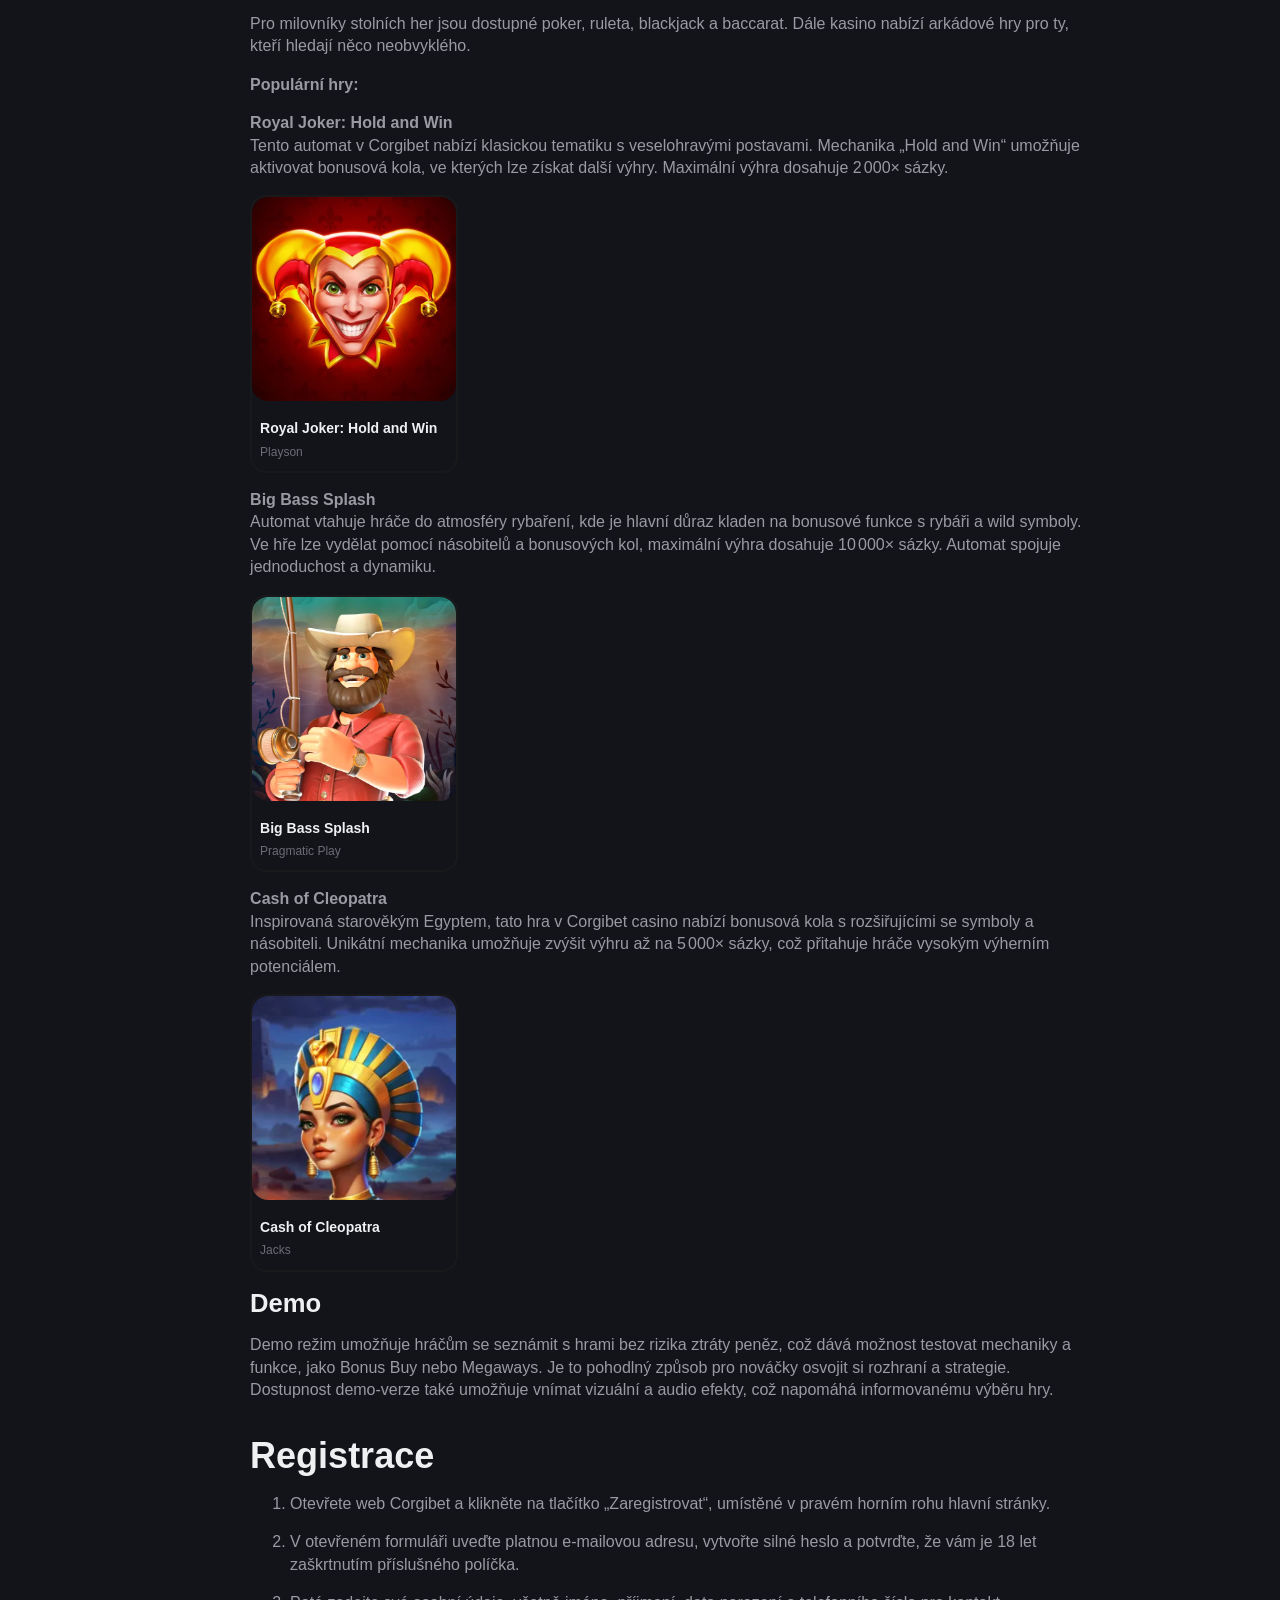
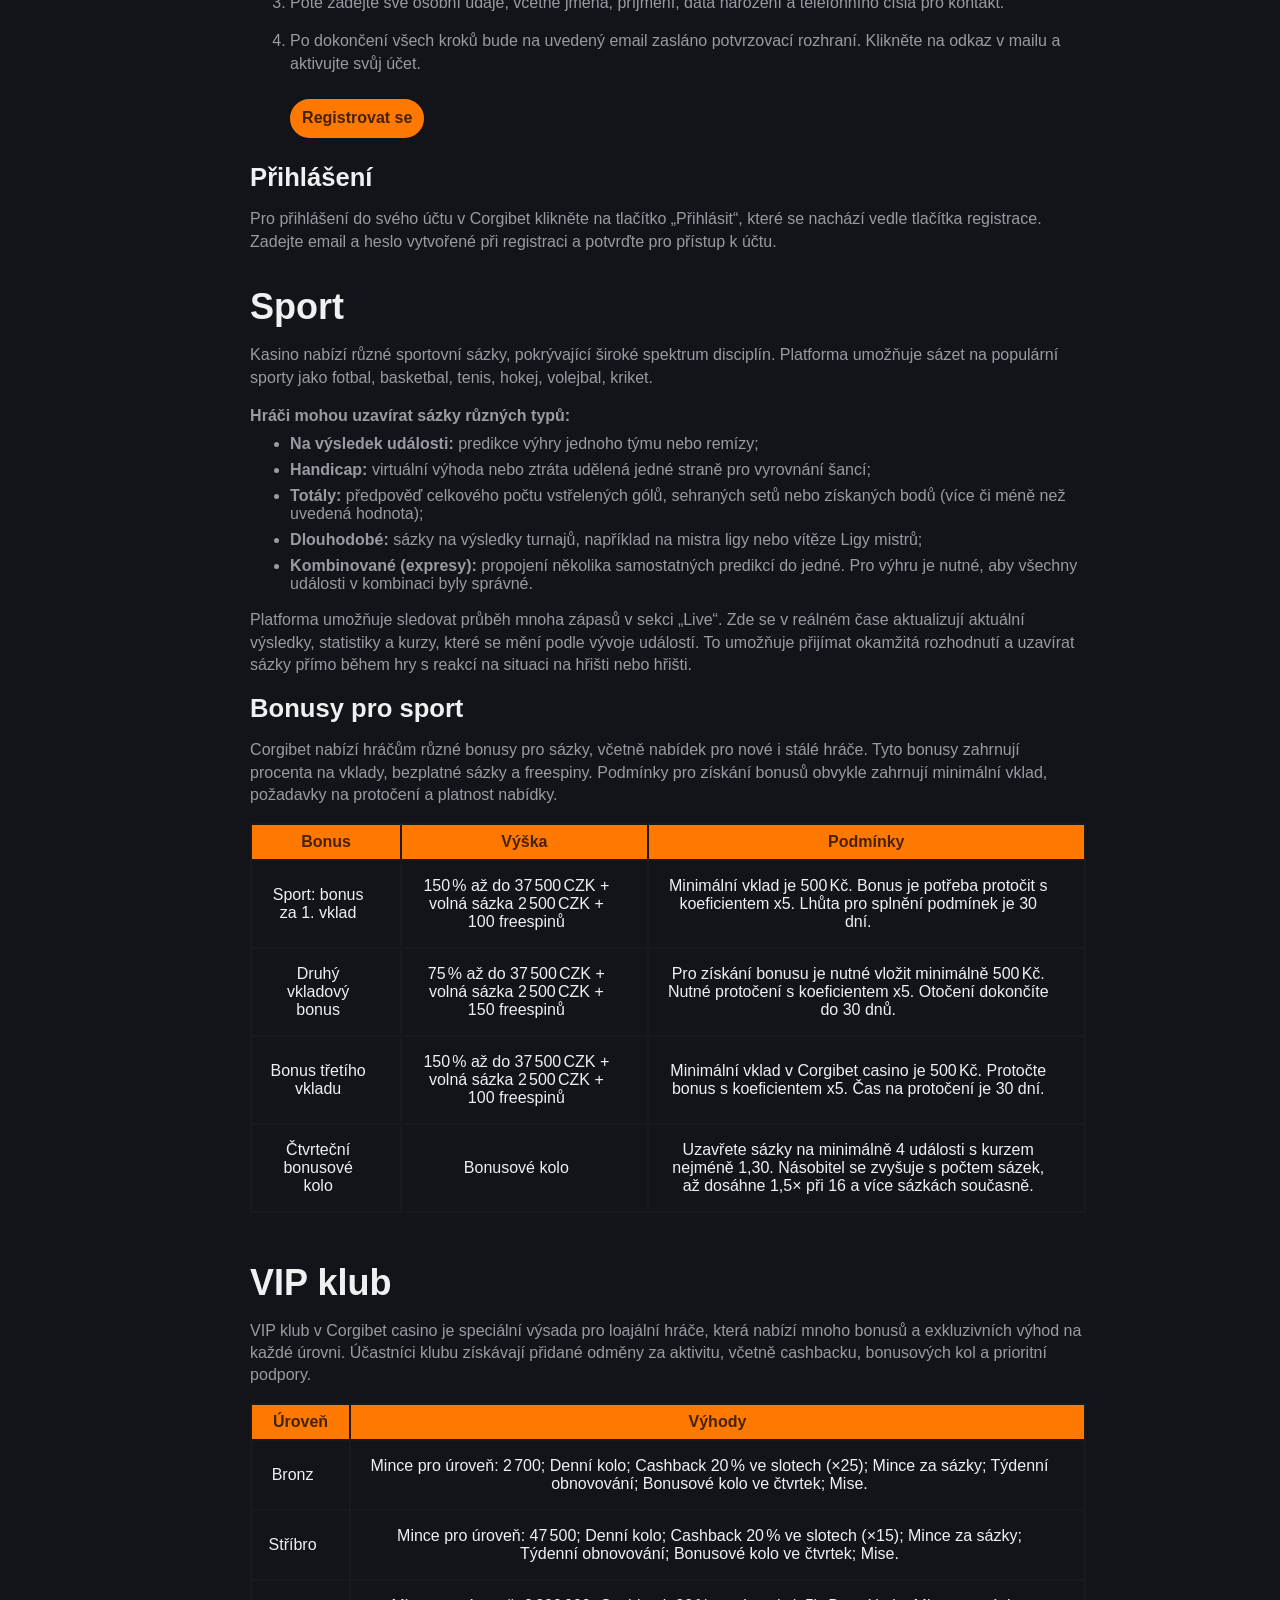
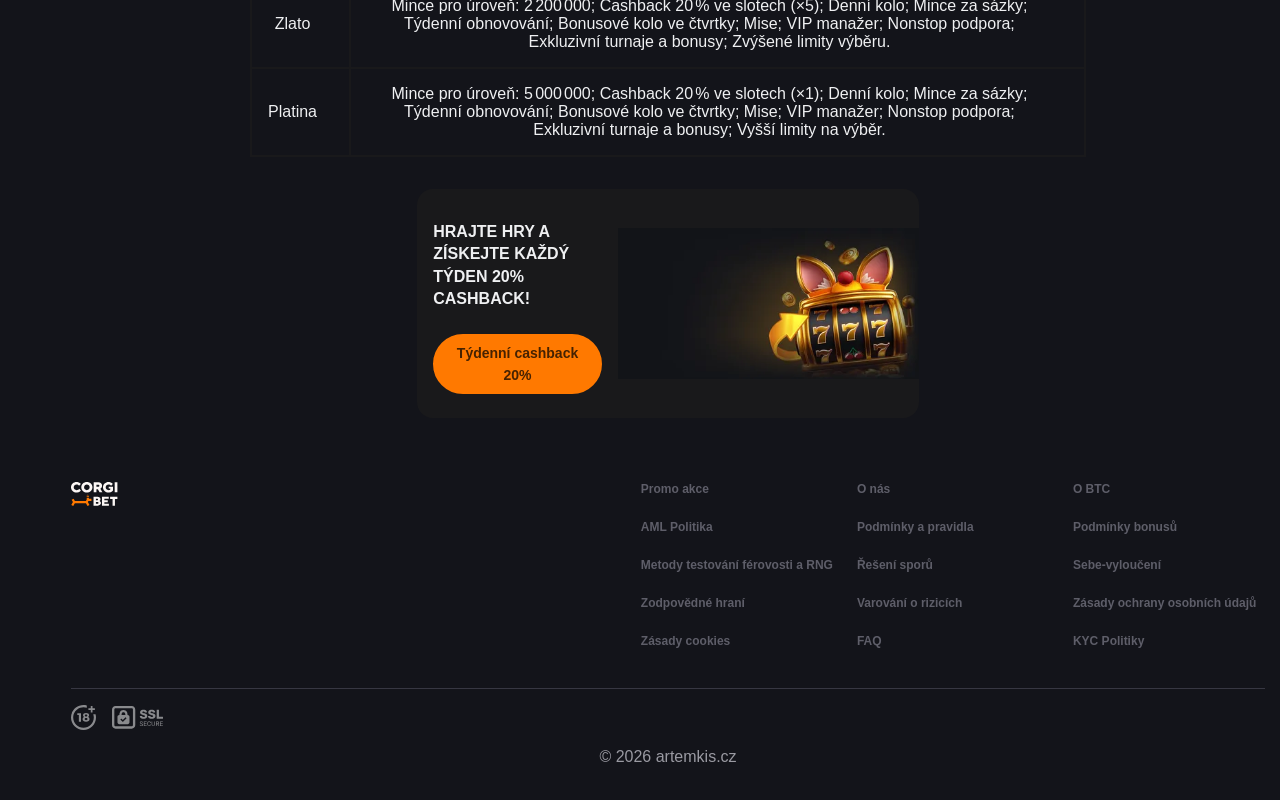
==== commit 81651abe: "Update index.html" ====
--- a/cs-cs/index.html
+++ b/cs-cs/index.html
@@ -12,8 +12,8 @@
     <link rel="alternate" href="/cs-cs/" hreflang="cs-CS" />
     <link rel="canonical" href="/cs-cs/" />
     <title>Corgibet casino – online kasino pro hráče z Česka</title>
-    <link rel="stylesheet" href="assets/css/style.css" />
-    <script src="assets/js/main.js" defer></script>
+    <link rel="stylesheet" href="../assets/css/style.css" />
+    <script src="../assets/js/main.js" defer></script>
   </head>
   <body id="root-elem">
     <aside class="leftbar" aria-label="Sidebar">
@@ -111,7 +111,7 @@
               <a href="/" class="logo">
                 <picture>
                   <source
-                    srcset="assets/static/img/logo-mobile.svg"
+                    srcset="../assets/static/img/logo-mobile.svg"
                     media="(max-width: 768px)"
                   />
                   <img
@@ -167,15 +167,15 @@
             <div class="hero__inner container-fluid">
               <picture>
                 <source
-                  srcset="assets/static/img/hero/mobile.webp"
+                  srcset="../assets/static/img/hero/mobile.webp"
                   media="(max-width: 768px)"
                 />
                 <img
                   class="hero__banner"
-                  src="assets/static/img/hero/desktop.webp"
+                  src="../assets/static/img/hero/desktop.webp"
                   srcset="
-                    assets/static/img/hero/desktop.webp    1x,
-                    assets/static/img/hero/desktop@2x.webp 2x
+                    ../assets/static/img/hero/desktop.webp    1x,
+                    ../assets/static/img/hero/desktop@2x.webp 2x
                   "
                   alt="hero banner"
                   width="1296"
@@ -297,7 +297,7 @@
                     <span class="game-card__main">
                       <img
                         class="game-card__thumbnail"
-                        src="assets/static/img/QiTL96-5j3-253.webp"
+                        src="../assets/static/img/QiTL96-5j3-253.webp"
                         alt="Cash of Cleopatra"
                         loading="lazy"
                         width="253"
@@ -339,7 +339,7 @@
                     <span class="game-card__main">
                       <img
                         class="game-card__thumbnail"
-                        src="assets/static/img/eSlnQTkDBV-600.webp"
+                        src="../assets/static/img/eSlnQTkDBV-600.webp"
                         alt="All Lucky Clovers 100"
                         loading="lazy"
                         width="600"
@@ -381,7 +381,7 @@
                     <span class="game-card__main">
                       <img
                         class="game-card__thumbnail"
-                        src="assets/static/img/8b07-ww6Yx-253.webp"
+                        src="../assets/static/img/8b07-ww6Yx-253.webp"
                         alt="Coin Strike 2: Hold and Win"
                         loading="lazy"
                         width="253"
@@ -425,7 +425,7 @@
                     <span class="game-card__main">
                       <img
                         class="game-card__thumbnail"
-                        src="assets/static/img/9BsUdUb_7c-600.webp"
+                        src="../assets/static/img/9BsUdUb_7c-600.webp"
                         alt="Sugar Rush"
                         loading="lazy"
                         width="600"
@@ -467,7 +467,7 @@
                     <span class="game-card__main">
                       <img
                         class="game-card__thumbnail"
-                        src="assets/static/img/ZRxYdnKAhg-600.webp"
+                        src="../assets/static/img/ZRxYdnKAhg-600.webp"
                         alt="PowerUp Roulette"
                         loading="lazy"
                         width="600"
@@ -509,7 +509,7 @@
                     <span class="game-card__main">
                       <img
                         class="game-card__thumbnail"
-                        src="assets/static/img/Y3id3Z88mS-253.webp"
+                        src="../assets/static/img/Y3id3Z88mS-253.webp"
                         alt="Immersive Roulette Deluxe"
                         loading="lazy"
                         width="253"
@@ -551,7 +551,7 @@
                     <span class="game-card__main">
                       <img
                         class="game-card__thumbnail"
-                        src="assets/static/img/ONq4-LmsYn-253.webp"
+                        src="../assets/static/img/ONq4-LmsYn-253.webp"
                         alt="Sic Bo"
                         loading="lazy"
                         width="253"
@@ -593,7 +593,7 @@
                     <span class="game-card__main">
                       <img
                         class="game-card__thumbnail"
-                        src="assets/static/img/o9UXDIHdBh-601.webp"
+                        src="../assets/static/img/o9UXDIHdBh-601.webp"
                         alt="Sweet Bonanza CandyLand"
                         loading="lazy"
                         width="601"
@@ -635,7 +635,7 @@
                     <span class="game-card__main">
                       <img
                         class="game-card__thumbnail"
-                        src="assets/static/img/LhCLNY_z5i-253.webp"
+                        src="../assets/static/img/LhCLNY_z5i-253.webp"
                         alt="500X Auto Roulette"
                         loading="lazy"
                         width="253"
@@ -677,7 +677,7 @@
                     <span class="game-card__main">
                       <img
                         class="game-card__thumbnail"
-                        src="assets/static/img/Shcl82bgHv-252.webp"
+                        src="../assets/static/img/Shcl82bgHv-252.webp"
                         alt="Bar Roulette 2000X"
                         loading="lazy"
                         width="252"
@@ -916,7 +916,7 @@
                     <span class="game-card__main">
                       <img
                         class="game-card__thumbnail"
-                        src="assets/static/img/8TLQrqBaVF-600.webp"
+                        src="../assets/static/img/8TLQrqBaVF-600.webp"
                         alt="Royal Joker: Hold and Win"
                         loading="lazy"
                         width="600"
@@ -949,7 +949,7 @@
                     <span class="game-card__main">
                       <img
                         class="game-card__thumbnail"
-                        src="assets/static/img/gSNXrmmppK-600.webp"
+                        src="../assets/static/img/gSNXrmmppK-600.webp"
                         alt="Big Bass Splash"
                         loading="lazy"
                         width="600"
@@ -979,7 +979,7 @@
                     <span class="game-card__main">
                       <img
                         class="game-card__thumbnail"
-                        src="assets/static/img/QiTL96-5j3-253.webp"
+                        src="../assets/static/img/QiTL96-5j3-253.webp"
                         alt="Cash of Cleopatra"
                         loading="lazy"
                         width="253"
@@ -1208,7 +1208,7 @@
                       width="438"
                       height="219"
                       loading="lazy"
-                      src="assets/static/img/z2F7kO7Xwr-438.webp"
+                      src="../assets/static/img/z2F7kO7Xwr-438.webp"
                       alt=": HRAJTE HRY A ZÍSKEJTE KAŽDÝ TÝDEN 20% CASHBACK!"
                       class="seo-bonus__cover"
                     />
@@ -1247,7 +1247,7 @@
               <a href="/" class="logo">
                 <picture>
                   <source
-                    srcset="assets/static/img/logo-mobile.svg"
+                    srcset="../assets/static/img/logo-mobile.svg"
                     media="(max-width: 768px)"
                   />
                   <img
@@ -1331,14 +1331,14 @@
                 <img
                   width="25"
                   height="24"
-                  src="assets/static/icon/age.svg"
+                  src="../assets/static/icon/age.svg"
                   alt="18+"
                   class="footer__icon"
                 />
                 <img
                   width="51"
                   height="23"
-                  src="assets/static/icon/ssl.svg"
+                  src="../assets/static/icon/ssl.svg"
                   alt="SSL Secure"
                   class="footer__icon"
                 />
@@ -1363,3 +1363,4 @@
 </html>
 
 
+
--- a/assets/css/style.css
+++ b/assets/css/style.css
@@ -0,0 +1,1667 @@
+:root {
+  --primary-color: #19191b;
+  --primary-color-light: #2a2a2b;
+  --primary-color-lighest: #5e5e69;
+  --primary-color-dark: #13141a;
+  --primary-color-opacity: #00000099;
+  --secondary-color: #f7da23;
+  --accent-color: #ff7900;
+  --accent-color-light: #f88b2b;
+  --decor-gradient: linear-gradient(104deg, #22425e, #242429 86%);
+  --white-color: #eff0f2;
+  --black-color: var(--primary-color);
+  --bg-color: var(--primary-color-dark);
+  --surface-color: var(--primary-color);
+  --surface-color-alt: #242429;
+  --overlay-color: #00000099;
+  --border-color: var(--primary-color-lighest);
+  --divider-color: #373742;
+  --text-color: var(--white-color);
+  --text-color-alt: #9a9aa2;
+  --text-color-label: #6c6c75;
+  --success-color: #069814;
+  --success-color-light: #07be1a;
+  --icon-color: #a1a1aa;
+  --icon-filter: brightness(0) saturate(100%) invert(73%) sepia(6%) saturate(165%) hue-rotate(193deg) brightness(97%) contrast(85%);
+  --header-bg-color: var(--primary-color-dark);
+  --footer-bg-color: var(--primary-color-dark);
+  --sidebar-bg-color: var(--primary-color);
+  --sidebar-header-bg-color: var(--primary-color);
+  --bonus-card-bg-color: var(--primary-color);
+  --btn-bg-color: var(--accent-color);
+  --btn-border-color: var(--accent-color);
+  --btn-border-color-outline: var(--primary-color-lighest);
+  --btn-round: var(--round-l);
+  --btn-text-color: #462201;
+  --btn-text-color-outline: var(--white-color);
+  --table-border-color: var(--primary-color);
+  --table-head-bg-color: var(--accent-color);
+  --table-head-text-color: var(--btn-text-color);
+  --table-cell-bg-color: var(--bg-color);
+  --table-cell-text-color: var(--text-color);
+  --faq-bg-color: var(--primary-color);
+  --faq-divider-color: var(--divider-color);
+  --faq-border-color: var(--border-color);
+  --faq-round: var(--round-base);
+  --base: 1rem;
+  --container-width: 1130px;
+  --container-padding-x: 15px;
+  --header-height: calc(var(--base)*4);
+  --sidebar-width-short: calc(var(--base)*4);
+  --sidebar-width: calc(var(--base)*20);
+  --transition-duration: .2s;
+  --games-grid-cols: 6;
+  --games-grid-cols-mobile: calc(var(--games-grid-cols)*2);
+  --new-game-card-bg-color: linear-gradient(180deg, rgba(109, 0, 216, 0), #47008d);
+  --seo-content-width: 70%;
+  --round-sm: calc(var(--base)*0.5);
+  --round-base: var(--base);
+  --round-l: calc(var(--base)*2);
+  --font-primary: "Montserrat", sans-serif;
+  --font-secondary: "Arial", sans-serif;
+  --font-render-type: swap
+}
+
+* {
+  border: none;
+  margin: 0;
+  padding: 0
+}
+
+*,
+:after,
+:before {
+  box-sizing: border-box
+}
+
+a,
+a:link,
+a:visited {
+  color: inherit
+}
+
+a,
+a:hover,
+a:link,
+a:visited {
+  text-decoration: none
+}
+
+aside,
+footer,
+header,
+main,
+nav,
+section {
+  display: block
+}
+
+h1,
+h2,
+h3,
+h4,
+h5,
+h6,
+p {
+  font-size: inherit;
+  font-weight: inherit
+}
+
+ul,
+ul li {
+  list-style: none
+}
+
+img {
+  vertical-align: top
+}
+
+img,
+svg {
+  height: auto;
+  max-width: 100%
+}
+
+address {
+  font-style: normal
+}
+
+button,
+input,
+select,
+textarea {
+  background-color: transparent;
+  color: inherit;
+  font-family: inherit;
+  font-size: inherit
+}
+
+input::-ms-clear {
+  display: none
+}
+
+button,
+input[type=submit] {
+  background-color: transparent;
+  background: none;
+  box-shadow: none;
+  cursor: pointer;
+  display: inline-block
+}
+
+button:active,
+button:focus,
+input:active,
+input:focus {
+  outline: none
+}
+
+button::-moz-focus-inner {
+  border: 0;
+  padding: 0
+}
+
+label {
+  cursor: pointer
+}
+
+legend {
+  display: block
+}
+
+body,
+html {
+  scroll-behavior: smooth;
+  scroll-margin-top: 5rem
+}
+
+html {
+  font-size: 100%
+}
+
+body {
+  background-color: var(--bg-color);
+  color: var(--text-color);
+  font-family: var(--font-primary);
+  -webkit-user-select: none;
+  -moz-user-select: none;
+  user-select: none
+}
+
+@media screen and (max-width:1024px) {
+  .mobile-hidden {
+    display: none
+  }
+}
+
+@media screen and (min-width:1025px) {
+  .desktop-hidden {
+    display: none
+  }
+}
+
+.surface {
+  background: var(--surface-color-alt);
+  border-radius: var(--border-radius-sm)
+}
+
+.no-scroll {
+  overflow-y: hidden
+}
+
+.surface-shadow {
+  box-shadow: 0 4px 8px 0 rgba(0, 0, 0, .239), 0 0 1px 0 rgba(0, 0, 0, .322)
+}
+
+h1,
+h2,
+h3,
+h4 {
+  line-height: 120%
+}
+
+p {
+  line-height: 140%
+}
+
+h1 {
+  font-size: 3rem
+}
+
+@media screen and (max-width:992px) {
+  h1 {
+    font-size: 2.5rem
+  }
+}
+
+@media screen and (max-width:576px) {
+  h1 {
+    font-size: 2rem
+  }
+}
+
+h2 {
+  font-size: 2.25rem
+}
+
+@media screen and (max-width:992px) {
+  h2 {
+    font-size: 2rem
+  }
+}
+
+@media screen and (max-width:576px) {
+  h2 {
+    font-size: 1.8rem
+  }
+}
+
+h3 {
+  font-size: 1.6rem
+}
+
+@media screen and (max-width:992px) {
+  h3 {
+    font-size: 1.5rem
+  }
+}
+
+@media screen and (max-width:576px) {
+  h3 {
+    font-size: 1.2rem
+  }
+}
+
+p {
+  font-size: 1rem
+}
+
+@media screen and (max-width:992px) {
+  p {
+    font-size: 1rem
+  }
+}
+
+@media screen and (max-width:576px) {
+  p {
+    font-size: 1rem
+  }
+}
+
+@font-face {
+  font-display: swap;
+  font-family: Montserrat;
+  font-style: normal;
+  font-weight: 400;
+  src: url(../static/font/Montserrat/Montserrat-Regular.woff2) format("woff2"), url(../static/font/Montserrat/Montserrat-Regular.woff) format("woff"), url(../static/font/Montserrat/Montserrat-Regular.ttf) format("truetype")
+}
+
+@font-face {
+  font-display: swap;
+  font-family: Montserrat;
+  font-style: normal;
+  font-weight: 500;
+  src: url(../static/font/Montserrat/Montserrat-Medium.woff2) format("woff2"), url(../static/font/Montserrat/Montserrat-Medium.woff) format("woff"), url(../static/font/Montserrat/Montserrat-Medium.ttf) format("truetype")
+}
+
+@font-face {
+  font-display: swap;
+  font-family: Montserrat;
+  font-style: normal;
+  font-weight: 600;
+  src: url(../static/font/Montserrat/Montserrat-SemiBold.woff2) format("woff2"), url(../static/font/Montserrat/Montserrat-SemiBold.woff) format("woff"), url(../static/font/Montserrat/Montserrat-SemiBold.ttf) format("truetype")
+}
+
+@font-face {
+  font-display: swap;
+  font-family: Montserrat;
+  font-style: normal;
+  font-weight: 700;
+  src: url(../static/font/Montserrat/Montserrat-Bold.woff2) format("woff2"), url(../static/font/Montserrat/Montserrat-Bold.woff) format("woff"), url(../static/font/Montserrat/Montserrat-Bold.ttf) format("truetype")
+}
+
+@font-face {
+  font-display: swap;
+  font-family: Montserrat;
+  font-style: normal;
+  font-weight: 800;
+  src: url(../static/font/Montserrat-ExtraBold.woff2) format("woff2"), url(../static/font/Montserrat-ExtraBold.woff) format("woff"), url(../static/font/Montserrat-ExtraBold.ttf) format("truetype")
+}
+
+@font-face {
+  font-display: swap;
+  font-family: Montserrat;
+  font-style: normal;
+  font-weight: 900;
+  src: url(../static/font/Montserrat/Montserrat-Black.woff2) format("woff2"), url(../static/font/Montserrat/Montserrat-Black.woff) format("woff"), url(../static/fontMontserrat/Montserrat-Black.ttf) format("truetype")
+}
+
+.container-fluid {
+  margin-left: auto;
+  margin-right: auto;
+  max-width: 1414px;
+  padding: 0 15px;
+  width: 100%
+}
+
+@media screen and (max-width:768px) {
+  .container-fluid {
+    max-width: 100%
+  }
+}
+
+.page,
+body,
+html {
+  height: 100%
+}
+
+.page__sidebar {
+  bottom: 0;
+  height: 100%;
+  left: 0;
+  max-width: var(--sidebar-width-short);
+  position: fixed;
+  top: 0;
+  transform: scaleX(1);
+  transition: .25s;
+  width: 100%;
+  will-change: transform;
+  z-index: 900
+}
+
+.page__sidebar.show {
+  display: block;
+  max-width: var(--sidebar-width);
+  transform: scaleX(var(--sidebar-width))
+}
+
+.page__wrap {
+  display: flex;
+  flex-direction: column;
+  height: 100%;
+  margin-left: 0;
+  max-width: 100%;
+  transition: .25s;
+  width: 100%
+}
+
+.page__wrap.show {
+  margin-left: var(--sidebar-width);
+  max-width: calc(100% - var(--sidebar-width))
+}
+
+.page__header {
+  height: var(--header-height);
+  left: 0;
+  margin-left: 0;
+  max-width: 100%;
+  position: fixed;
+  right: 0;
+  top: 0;
+  transition: transform .25s;
+  width: 100%;
+  will-change: transform;
+  z-index: 900
+}
+
+.page__header.show {
+  margin-left: var(--sidebar-width);
+  max-width: calc(100% - var(--sidebar-width));
+  transform: scaleX(calc(100% - var(--sidebar-width)))
+}
+
+.page__header.show .logo {
+  display: none
+}
+
+.page__main {
+  padding-top: calc(var(--header-height))
+}
+
+@media screen and (max-width:1024px) {
+
+  .page__header,
+  .page__wrap {
+    margin-left: 0;
+    max-width: 100%
+  }
+}
+
+.sidebar {
+  background: var(--sidebar-bg-color);
+  display: block
+}
+
+.sidebar.show .logo {
+  display: inline-block
+}
+
+.sidebar.show .sidebar__main {
+  display: flex
+}
+
+.sidebar.show .main-nav {
+  transform: translateY(0);
+  visibility: visible
+}
+
+.sidebar__header {
+  align-items: center;
+  background: var(--sidebar-header-bg-color);
+  display: flex;
+  height: var(--header-height);
+  max-height: var(--header-height)
+}
+
+.sidebar .logo {
+  display: none;
+  margin: 0 auto;
+  transform: translateX(calc(var(--header-height)*-1/2))
+}
+
+.sidebar__main {
+  display: none;
+  flex-direction: column;
+  height: 90%;
+  justify-content: space-between;
+  max-height: 90%;
+  overflow-y: scroll;
+  padding: 1rem .5rem
+}
+
+.sidebar__main::-webkit-scrollbar {
+  width: 0
+}
+
+.sidebar__nav-collapsed {
+  align-items: center;
+  display: flex;
+  flex-direction: column;
+  gap: .5rem;
+  margin: 1rem 0;
+  padding: 0 .5rem
+}
+
+.sidebar__nav-collapsed.show {
+  display: none
+}
+
+.sidebar__icon {
+  filter: var(--icon-filter);
+  max-width: 1.5rem;
+  min-width: 1.5rem
+}
+
+.sidebar__icon-link {
+  align-items: center;
+  aspect-ratio: 1/1;
+  background: transparent;
+  border-radius: var(--round-sm);
+  display: flex;
+  height: auto;
+  justify-content: center;
+  transition: var(--transition-duration);
+  width: 3rem
+}
+
+.sidebar__img {
+  max-width: 40px
+}
+
+.sidebar__link {
+  display: inline-flex;
+  justify-content: center;
+  padding: 5px 0;
+  width: 100%
+}
+
+.sidebar__link svg {
+  color: var(--success-color-light)
+}
+
+.sidebar__link--divider {
+  border-bottom: 1px solid var(--divider-color)
+}
+
+.sidebar__link--divider-top {
+  border-top: 1px solid var(--divider-color)
+}
+
+@media (any-hover:hover) {
+  .sidebar__icon-link:hover {
+    background: var(--surface-color-alt)
+  }
+}
+
+@media screen and (max-width:1024px) {
+  .sidebar {
+    display: none
+  }
+
+  .sidebar:after {
+    background: var(--primary-color-opacity);
+    content: "";
+    height: 100%;
+    left: var(--sidebar-width);
+    position: absolute;
+    top: 0;
+    width: 100%;
+    z-index: 900
+  }
+}
+
+.app-banner {
+  align-items: center;
+  background: var(--surface-color-alt);
+  border-radius: 5px;
+  display: inline-block;
+  display: inline-flex;
+  gap: .5rem;
+  margin-top: 1rem;
+  padding: .5rem;
+  width: 100%
+}
+
+.app-banner__icon {
+  max-width: 40px
+}
+
+.app-banner__title {
+  font-size: .75rem;
+  font-weight: 700
+}
+
+.header {
+  background: var(--header-bg-color)
+}
+
+
+
+.header__actions,
+.header__inner {
+  align-items: center;
+  display: flex
+}
+
+.header__actions {
+  gap: .5rem
+}
+
+.header__inner {
+  gap: 2rem;
+  height: 100%;
+  justify-content: space-between
+}
+
+.header .logo {
+  margin-right: 2rem
+}
+
+@media screen and (max-width:768px) {
+  .header .tabs {
+    display: none
+  }
+
+  .header__btn {
+    font-size: .75rem !important
+  }
+
+  .header .logo {
+    max-width: 100px
+  }
+}
+
+.search svg {
+  color: var(--icon-color)
+}
+
+@media screen and (max-width:768px) {
+  .search {
+    display: none
+  }
+}
+
+.logo {
+  display: inline-block;
+  max-width: 125px
+}
+
+.logo__img {
+  width: 100%
+}
+
+.main-nav {
+  transform: translateY(10%);
+  transition-delay: 10s;
+  visibility: hidden
+}
+
+.main-nav__top {
+  display: flex;
+  flex-direction: column;
+  gap: .5rem;
+  margin-bottom: .5rem
+}
+
+.main-nav__link,
+.main-nav__sub-link {
+  background: var(--surface-color-alt);
+  border-radius: 6px;
+  transition: var(--transition-duration)
+}
+
+.main-nav__link {
+  align-items: center;
+  display: flex;
+  font-size: .75rem;
+  font-weight: 700;
+  gap: .5rem;
+  overflow: hidden;
+  padding: 5px .5rem;
+  position: relative
+}
+
+.main-nav__link:before {
+  background: var(--decor-gradient);
+  content: "";
+  filter: blur(30px);
+  height: 120px;
+  left: -15px;
+  opacity: .7;
+  position: absolute;
+  top: -80px;
+  width: 120px;
+  z-index: 1
+}
+
+.main-nav__link--lg {
+  font-size: .875rem;
+  justify-content: center
+}
+
+.main-nav__icon,
+.main-nav__label {
+  position: relative;
+  z-index: 2
+}
+
+.main-nav__icon {
+  max-width: 40px
+}
+
+.main-nav__grid {
+  display: grid;
+  gap: 5px;
+  grid-template-columns: repeat(2, minmax(0, 1fr));
+  margin-bottom: 1rem
+}
+
+.main-nav__grid-item:last-child:nth-child(odd) {
+  grid-column: 1/-1
+}
+
+.main-nav__sub-nav {
+  display: flex;
+  flex-direction: column;
+  gap: 5px;
+  margin-bottom: 1rem
+}
+
+.main-nav__sub-link {
+  padding: .5rem
+}
+
+.main-nav__sub-icon {
+  filter: var(--icon-filter);
+  max-width: 1.25rem
+}
+
+@media (any-hover:hover) {
+
+  .main-nav__link:hover,
+  .main-nav__sub-link:hover {
+    background: var(--divider-color)
+  }
+}
+
+.btn {
+  align-items: center;
+  background: var(--btn-bg-color);
+  border: 2px solid var(--btn-border-color);
+  border-radius: var(--btn-round);
+  display: inline-flex;
+  font-weight: 600;
+  gap: 5px;
+  justify-content: center;
+  padding: .375em .625em;
+  text-align: center;
+  transition: var(--transition-duration)
+}
+
+.btn__label {
+  color: var(--btn-text-color)
+}
+
+.btn--outline {
+  background: transparent;
+  border-color: var(--btn-border-color-outline)
+}
+
+.btn--outline .btn__label {
+  color: var(--btn-text-color-outline)
+}
+
+.btn--lg {
+  padding: .6em .625em;
+  width: 100%
+}
+
+.btn--sm {
+  font-size: .875rem
+}
+
+.btn--success {
+  background: var(--success-color);
+  border-color: var(--success-color)
+}
+
+.btn--success .btn__label,
+.btn--success svg {
+  color: #fff
+}
+
+.btn--icon svg {
+  color: var(--btn-text-color)
+}
+
+@media (any-hover:hover) {
+  .btn:hover {
+    background: var(--accent-color-light);
+    border-color: var(--accent-color-light)
+  }
+
+  .btn--outline:hover {
+    background: var(--btn-border-color-outline);
+    border-color: var(--btn-border-color-outline)
+  }
+
+  .btn--success:hover {
+    background: var(--success-color-light);
+    border-color: var(--success-color-light)
+  }
+}
+
+.mobile-btn {
+  margin-right: 5px;
+  transform: scaleX(-1)
+}
+
+.tabs {
+  background: var(--primary-color-light);
+  display: inline-flex
+}
+
+.tabs,
+.tabs__item {
+  border-radius: var(--round-l)
+}
+
+.tabs__item {
+  align-items: center;
+  display: flex;
+  font-size: .75rem;
+  font-weight: 600;
+  gap: 5px;
+  padding: .4rem
+}
+
+.tabs__item span,
+.tabs__item svg {
+  color: var(--icon-color);
+  transition: var(--transition-duration)
+}
+
+.tabs__item--active {
+  background: var(--primary-color-lighest)
+}
+
+.tabs__item--active span,
+.tabs__item--active svg {
+  color: var(--text-color)
+}
+
+.tabs--mobile {
+  display: none;
+  height: 0;
+  margin: .2rem 0 1rem;
+  width: 0
+}
+
+.tabs--mobile .tabs__item {
+  flex: 1 1 50%;
+  justify-content: center
+}
+
+@media screen and (max-width:768px) {
+  .tabs--mobile {
+    display: inline-flex;
+    height: auto;
+    width: 100%
+  }
+}
+
+@media (any-hover:hover) {
+
+  .tabs__item:hover span,
+  .tabs__item:hover svg {
+    color: var(--text-color)
+  }
+}
+
+.bonus {
+  height: 200px;
+  min-height: 175px;
+  overflow-y: hidden
+}
+
+.bonus__inner,
+.bonus__row {
+  height: 100%
+}
+
+.bonus__inner {
+  overflow-x: auto
+}
+
+.bonus__inner::-webkit-scrollbar {
+  width: 0
+}
+
+.bonus__row {
+  display: flex;
+  gap: .5rem;
+  width: auto
+}
+
+.bonus__item {
+  flex: 1 0 33%;
+  max-width: 33%
+}
+
+@media screen and (max-width:1024px) {
+  .bonus {
+    height: auto
+  }
+}
+
+@media screen and (max-width:768px) {
+  .bonus {
+    height: auto;
+    min-height: auto
+  }
+
+  .bonus__item {
+    flex: 1 0 100%
+  }
+}
+
+.bonus-card {
+  background: var(--bonus-card-bg-color);
+  border-radius: var(--round-base);
+  display: inline-block;
+  height: 100%;
+  overflow-y: hidden;
+  position: relative
+}
+
+.bonus-card__inner {
+  align-items: flex-start;
+  display: flex;
+  flex-direction: column;
+  gap: .5rem;
+  height: 100%;
+  inset: 0;
+  justify-content: space-between;
+  padding: .75rem;
+  position: absolute;
+  width: 100%
+}
+
+.bonus-card__cover {
+  height: 100%;
+  -o-object-fit: cover;
+  object-fit: cover;
+  width: 100%
+}
+
+.bonus-card__badge {
+  background: var(--primary-color-lighest);
+  border-radius: var(--round-sm);
+  color: var(--text-color);
+  font-size: .75rem;
+  font-weight: 700;
+  padding: 5px .5rem;
+  text-transform: uppercase
+}
+
+.bonus-card__content {
+  color: var(--secondary-color)
+}
+
+.bonus-card__title {
+  font-size: 1.25rem;
+  font-weight: 900
+}
+
+.bonus-card__sub {
+  font-weight: 600
+}
+
+@media screen and (max-width:1024px) {
+  .bonus-card {
+    height: 175px
+  }
+}
+
+@media screen and (max-width:768px) {
+  .bonus-card {
+    flex: 1 0 90%;
+    height: auto;
+    max-width: 900px;
+    min-height: 150px
+  }
+
+  .bonus-card__badge {
+    font-size: .675rem;
+    padding: 5px
+  }
+}
+
+.page-nav {
+  display: flex;
+  gap: 1rem
+}
+
+@media (any-hover:hover) {
+  .page-nav__item:hover .page-nav__label {
+    color: var(--accent-color)
+  }
+}
+
+.copyright {
+  text-align: center
+}
+
+.divider {
+  background: linear-gradient(90deg, rgba(255, 208, 165, 0), #ffd0a5);
+  flex: 1 1 auto;
+  height: 1px
+}
+
+.divider--inverse {
+  background: linear-gradient(90deg, #ffd0a5, rgba(255, 208, 165, 0))
+}
+
+.game-gallery {
+  margin: 2rem 0
+}
+
+.game-gallery__top {
+  align-items: center;
+  display: flex;
+  gap: 1rem;
+  justify-content: space-between;
+  margin-bottom: 1rem
+}
+
+.game-gallery__title {
+  font-size: 2rem;
+  font-weight: 700
+}
+
+.game-card--new .game-card__overlay {
+  display: none;
+}
+
+.game-gallery__scroll {
+  overflow-x: auto
+}
+
+.game-gallery__scroll::-webkit-scrollbar {
+  width: 0
+}
+
+.game-gallery__grid {
+  display: grid;
+  gap: 1rem;
+  grid-template-columns: repeat(var(--games-grid-cols), minmax(0, 1fr))
+}
+
+@media screen and (max-width:768px) {
+  .game-gallery__grid {
+    gap: .5rem;
+    grid-template-columns: repeat(var(--games-grid-cols-mobile), minmax(120px, 1fr))
+  }
+
+  .game-gallery__title {
+    font-size: 1.25rem
+  }
+}
+
+.game-card {
+  display: inline-flex;
+  flex-direction: column;
+  max-width: 208px
+}
+
+.game-card__main {
+  aspect-ratio: 1/1;
+  background: var(--primary-color);
+  border-radius: var(--round-base);
+  margin-bottom: .5rem;
+  overflow: hidden;
+  position: relative
+}
+
+.game-card__thumbnail {
+  -o-object-fit: cover;
+  object-fit: cover
+}
+
+.game-card__overlay,
+.game-card__thumbnail {
+  height: 100%;
+  transition: var(--transition-duration);
+  width: 100%
+}
+
+.game-card__overlay {
+  align-items: center;
+  background: var(--primary-color-opacity);
+  display: flex;
+  inset: 0;
+  justify-content: center;
+  opacity: 0;
+  position: absolute
+}
+
+.game-card__title {
+  font-size: .875rem;
+  font-weight: 600;
+  margin-bottom: 5px;
+  max-width: 100%;
+  overflow-x: hidden;
+  text-overflow: ellipsis;
+  white-space: nowrap
+}
+
+.game-card__sub {
+  color: var(--text-color-label);
+  font-size: .75rem;
+  font-weight: 500
+}
+
+.game-card__play {
+  padding: .5rem
+}
+
+.game-card--new {
+  border-radius: var(--round-base);
+  max-height: 286px;
+  max-width: 214px;
+  overflow: hidden;
+  position: relative
+}
+
+.game-card--new .game-card__thumbnail {
+  height: 100%;
+  max-height: 286px;
+  -o-object-fit: cover;
+  object-fit: cover;
+  width: 100%
+}
+
+.game-card--new .game-card__text {
+  background: linear-gradient(180deg, #23262e, #23262e);
+  border: 2px solid #d06302;
+  border-radius: var(--round-base);
+  bottom: 0;
+  box-shadow: inset 0 0 30px #000;
+  display: flex;
+  flex-direction: column-reverse;
+  justify-content: flex-end;
+  left: 0;
+  padding: .5rem;
+  position: absolute;
+  right: 0;
+  text-align: center;
+  width: 100%
+}
+
+.game-card--new .game-card__sub {
+  color: var(--white-color);
+  font-size: .875rem;
+  font-weight: 400;
+  overflow-x: hidden;
+  text-overflow: ellipsis;
+  white-space: nowrap
+}
+
+.game-card--new .game-card__main {
+  aspect-ratio: 1/1.5;
+  height: 100%;
+  margin-bottom: 0;
+  max-height: 286px;
+  max-width: 214px;
+  width: 100%
+}
+
+
+@media (any-hover:hover) {
+  .game-card:hover .game-card__overlay {
+    opacity: 1
+  }
+
+  .game-card:hover .game-card__thumbnail {
+    transform: scale(1.1);
+    will-change: transform
+  }
+}
+
+.footer {
+  padding: 2rem 0
+}
+
+.footer__top {
+  border-bottom: 1px solid var(--divider-color);
+  display: flex;
+  flex-wrap: wrap;
+  gap: 2rem;
+  justify-content: space-between;
+  padding-bottom: 2.5rem
+}
+
+.footer__nav {
+  display: grid;
+  gap: 1.5rem;
+  grid-template-columns: repeat(3, minmax(0, 1fr))
+}
+
+.footer__nav-link {
+  font-size: .75rem;
+  font-weight: 600
+}
+
+.footer__nav-label {
+  color: var(--primary-color-lighest)
+}
+
+.footer__support-title {
+  font-size: 1.25rem;
+  font-weight: 600
+}
+
+.footer__support-desc {
+  color: var(--primary-color-lighest);
+  margin-bottom: 1rem
+}
+
+.footer__email {
+  align-items: center;
+  display: inline-flex;
+  font-weight: 600;
+  gap: 5px
+}
+
+.footer__email-text {
+  transition: var(--transition-duration)
+}
+
+.footer__icons {
+  align-items: center;
+  display: flex;
+  gap: 1rem;
+  margin: 1rem 0
+}
+
+.footer .app-banner {
+  margin-top: 0;
+  max-width: 150px
+}
+
+@media (any-hover:hover) {
+  .footer__email:hover .footer__email-text {
+    color: var(--accent-color)
+  }
+}
+
+@media screen and (max-width:768px) {
+  .footer__icons {
+    justify-content: center
+  }
+}
+
+.hero {
+  height: 583px;
+  max-height: 583px;
+  overflow-y: hidden;
+  width: 100%
+}
+
+.hero__banner {
+  height: 100%;
+  -o-object-fit: cover;
+  object-fit: cover;
+  -o-object-position: 50% 10%;
+  object-position: 50% 10%;
+  width: 100%
+}
+
+.hero__inner {
+  height: 100%;
+  position: relative
+}
+
+.hero__content {
+  align-items: flex-start;
+  color: var(--text-color);
+  display: flex;
+  flex-direction: column;
+  height: 100%;
+  justify-content: flex-end;
+  left: 0;
+  max-width: 40%;
+  padding-bottom: 2rem;
+  padding-left: 2rem;
+  position: absolute;
+  text-align: left;
+  top: 0;
+  width: 100%;
+  z-index: 2
+}
+
+.hero__text {
+  margin-bottom: 2rem
+}
+
+.hero__title {
+  color: var(--icon-color);
+  font-size: 2rem;
+  font-weight: 500;
+  line-height: 100%
+}
+
+.hero__desc {
+  font-size: 4rem;
+  font-weight: 700
+}
+
+.hero__cta {
+  font-size: 2rem
+}
+
+.hero__cta span {
+  color: var(--btn-text-color)
+}
+
+@media screen and (max-width:890px) {
+  .hero__content {
+    max-width: 100%
+  }
+}
+
+@media screen and (max-width:768px) {
+  .hero {
+    height: 350px;
+    max-height: 350px
+  }
+
+  .hero__cta {
+    max-width: 100%;
+    width: 100%
+  }
+
+  .hero__banner {
+    height: auto;
+    width: 100%
+  }
+
+  .hero__content {
+    align-items: center;
+    padding: 0 1rem;
+    text-align: center
+  }
+
+  .hero__title {
+    font-size: 1rem
+  }
+
+  .hero__desc {
+    font-size: 2rem
+  }
+
+  .hero__cta {
+    font-size: 1rem;
+    padding: .6em .625em
+  }
+
+  .hero__text {
+    margin-bottom: 1rem
+  }
+}
+
+.seo-content {
+  margin-bottom: 2rem
+}
+
+.seo-content__inner {
+  margin: 0 auto;
+  max-width: var(--seo-content-width)
+}
+
+.seo-content h1,
+.seo-content h2,
+.seo-content h3,
+.seo-content h4,
+.seo-content h5,
+.seo-content h6 {
+  font-weight: 700
+}
+
+.seo-content h1,
+.seo-content h2 {
+  margin-top: 2rem
+}
+
+.seo-content h3,
+.seo-content h4 {
+  margin-top: 1rem
+}
+
+.seo-content ol li,
+.seo-content p,
+.seo-content ul li {
+  color: var(--text-color-alt)
+}
+
+.seo-content p {
+  margin-top: 1rem
+}
+
+.seo-content li {
+  margin-left: 2.5rem;
+  margin-top: .5rem
+}
+
+.seo-content ol li,
+.seo-content ul li {
+  font-size: 1rem
+}
+
+.seo-content ul li {
+  list-style-type: disc
+}
+
+.seo-content .table-wrap {
+  max-width: 100%;
+  overflow-x: scroll
+}
+
+.seo-content .table-wrap::-webkit-scrollbar {
+  height: 5px
+}
+
+.seo-content .table-wrap::-webkit-scrollbar-thumb {
+  background-color: var(--primary-color);
+  border-radius: 20px
+}
+
+.seo-content .table-wrap::-webkit-scrollbar-track {
+  background: transparent
+}
+
+.seo-content table,
+.seo-content td,
+.seo-content th {
+  border: 2px solid var(--table-border-color);
+  border-collapse: collapse
+}
+
+.seo-content table {
+  margin: 1rem 0
+}
+
+.seo-content thead td,
+.seo-content thead th {
+  background: var(--table-head-bg-color);
+  color: var(--table-head-text-color);
+  padding: .5rem
+}
+
+.seo-content tbody td {
+  background: var(--table-cell-bg-color);
+  color: var(--table-cell-text-color)
+}
+
+.seo-content td {
+  padding: 1rem 2rem 1rem 1rem;
+  text-align: center
+}
+
+.seo-content th {
+  padding: 1rem 4rem 1rem 1rem
+}
+
+.seo-content img {
+  display: inline-block;
+  margin: 1rem 0
+}
+
+.seo-content .game-card img,
+.seo-content .seo-bonus img {
+  margin: 0
+}
+
+.seo-content .game-card {
+  border: 2px solid var(--primary-color);
+  border-radius: var(--round-base);
+  overflow-x: hidden
+}
+
+.seo-content .game-card__text {
+  padding: .5rem
+}
+
+.seo-content .game-card__title {
+  color: var(--text-color)
+}
+
+.seo-content .seo-bonus {
+  align-items: center;
+  background: var(--bonus-card-bg-color);
+  border-radius: var(--round-base);
+  display: flex;
+  flex-direction: row-reverse;
+  justify-content: space-between;
+  max-height: 400px;
+  min-width: 200px;
+  overflow-y: hidden;
+  width: 60%
+}
+
+.seo-content .seo-bonus__wrap {
+  display: flex;
+  justify-content: center;
+  margin: 1rem 0
+}
+
+.seo-content .seo-bonus img {
+  flex: 1 1 50%;
+  height: auto;
+  min-height: 150px
+}
+
+.seo-content .seo-bonus__cover {
+  height: 100%;
+  min-width: 160px;
+  -o-object-fit: cover;
+  object-fit: cover;
+  width: 100%
+}
+
+.seo-content .seo-bonus__inner {
+  flex: 1 1 30%;
+  padding: 1rem
+}
+
+.seo-content .seo-bonus__badge {
+  color: var(--text-color);
+  font-weight: 700
+}
+
+.seo-content .seo-bonus__title {
+  color: var(--text-color);
+  font-weight: 600
+}
+
+.seo-content .seo-bonus__sub {
+  color: var(--secondary-color)
+}
+
+@media screen and (max-width:768px) {
+  .seo-content .seo-bonus {
+    align-items: flex-start;
+    flex-direction: column;
+    width: 100%
+  }
+
+  .seo-content .seo-bonus__title {
+    font-size: 1rem
+  }
+
+  .seo-content .seo-bonus__badge {
+    font-size: .875rem
+  }
+
+  .seo-content .seo-bonus img {
+    flex: 1 1 auto
+  }
+}
+
+.seo-content .btn {
+  margin: .5rem 0
+}
+
+@media screen and (max-width:1024px) {
+
+  .seo-content,
+  .seo-content .table__wrap,
+  .seo-content__inner {
+    max-width: 100vw
+  }
+}
+
+@media screen and (max-width:768px) {
+
+  .seo-content ol li,
+  .seo-content ul li {
+    font-size: 1rem
+  }
+}
+
+.smart-copyright {
+  color: var(--text-color-alt);
+  text-align: center
+}
+
+:root{
+  --leftbar-w: 56px;
+}
+
+/* фиксированный сайдбар слева */
+.leftbar{
+  position: fixed;
+  top: 0;
+  left: 0;
+  width: var(--leftbar-w);
+  height: 100vh;
+  z-index: 999; /* выше контента */
+  background: linear-gradient(180deg, #151a23, #10141b);
+  border-right: 1px solid rgba(255,255,255,.06);
+  display: flex;
+  flex-direction: column;
+  align-items: center;
+  padding: 14px 10px;
+  gap: 12px;
+  color: rgba(255,255,255,.9);
+}
+
+.leftbar__logo{
+  width: 44px;
+  height: 44px;
+  border-radius: 14px;
+  display: grid;
+  place-items: center;
+  border: 1px solid rgba(255,255,255,.08);
+  background: rgba(255,255,255,.03);
+}
+
+.leftbar__nav{
+  display: flex;
+  flex-direction: column;
+  gap: 10px;
+  margin-top: 6px;
+}
+
+.leftbar__btn{
+  width: 44px;
+  height: 44px;
+  border-radius: 14px;
+  display: grid;
+  place-items: center;
+  border: 1px solid rgba(255,255,255,.08);
+  background: rgba(255,255,255,.03);
+}
+
+.leftbar__btn:hover{
+  border-color: rgba(255,138,0,.45);
+}
+
+.leftbar__spacer{ flex: 1; }
+
+.leftbar__support{
+  width: 44px;
+  height: 44px;
+  border-radius: 14px;
+  display: grid;
+  place-items: center;
+  border: 1px solid rgba(255,255,255,.08);
+  background: rgba(255,255,255,.02);
+}
+
+/* сдвигаем весь сайт вправо, чтобы не заезжал под сайдбар */
+.page{
+  margin-left: var(--leftbar-w);
+}
+
+/* на мобилках можно сделать уже */
+@media (max-width: 700px){
+  :root{ --leftbar-w: 64px; }
+}
+
+/* чтобы хедер никогда не заходил под сайдбар */
+.page__header{
+  margin-left: var(--leftbar-w);
+  width: calc(100% - var(--leftbar-w));
+}
+
+@media (max-width: 500px){
+  .leftbar {
+    display: none;
+  }
+  :root{ --leftbar-w: 0; }
+  .page{
+  margin-left: 0;
+}
+}
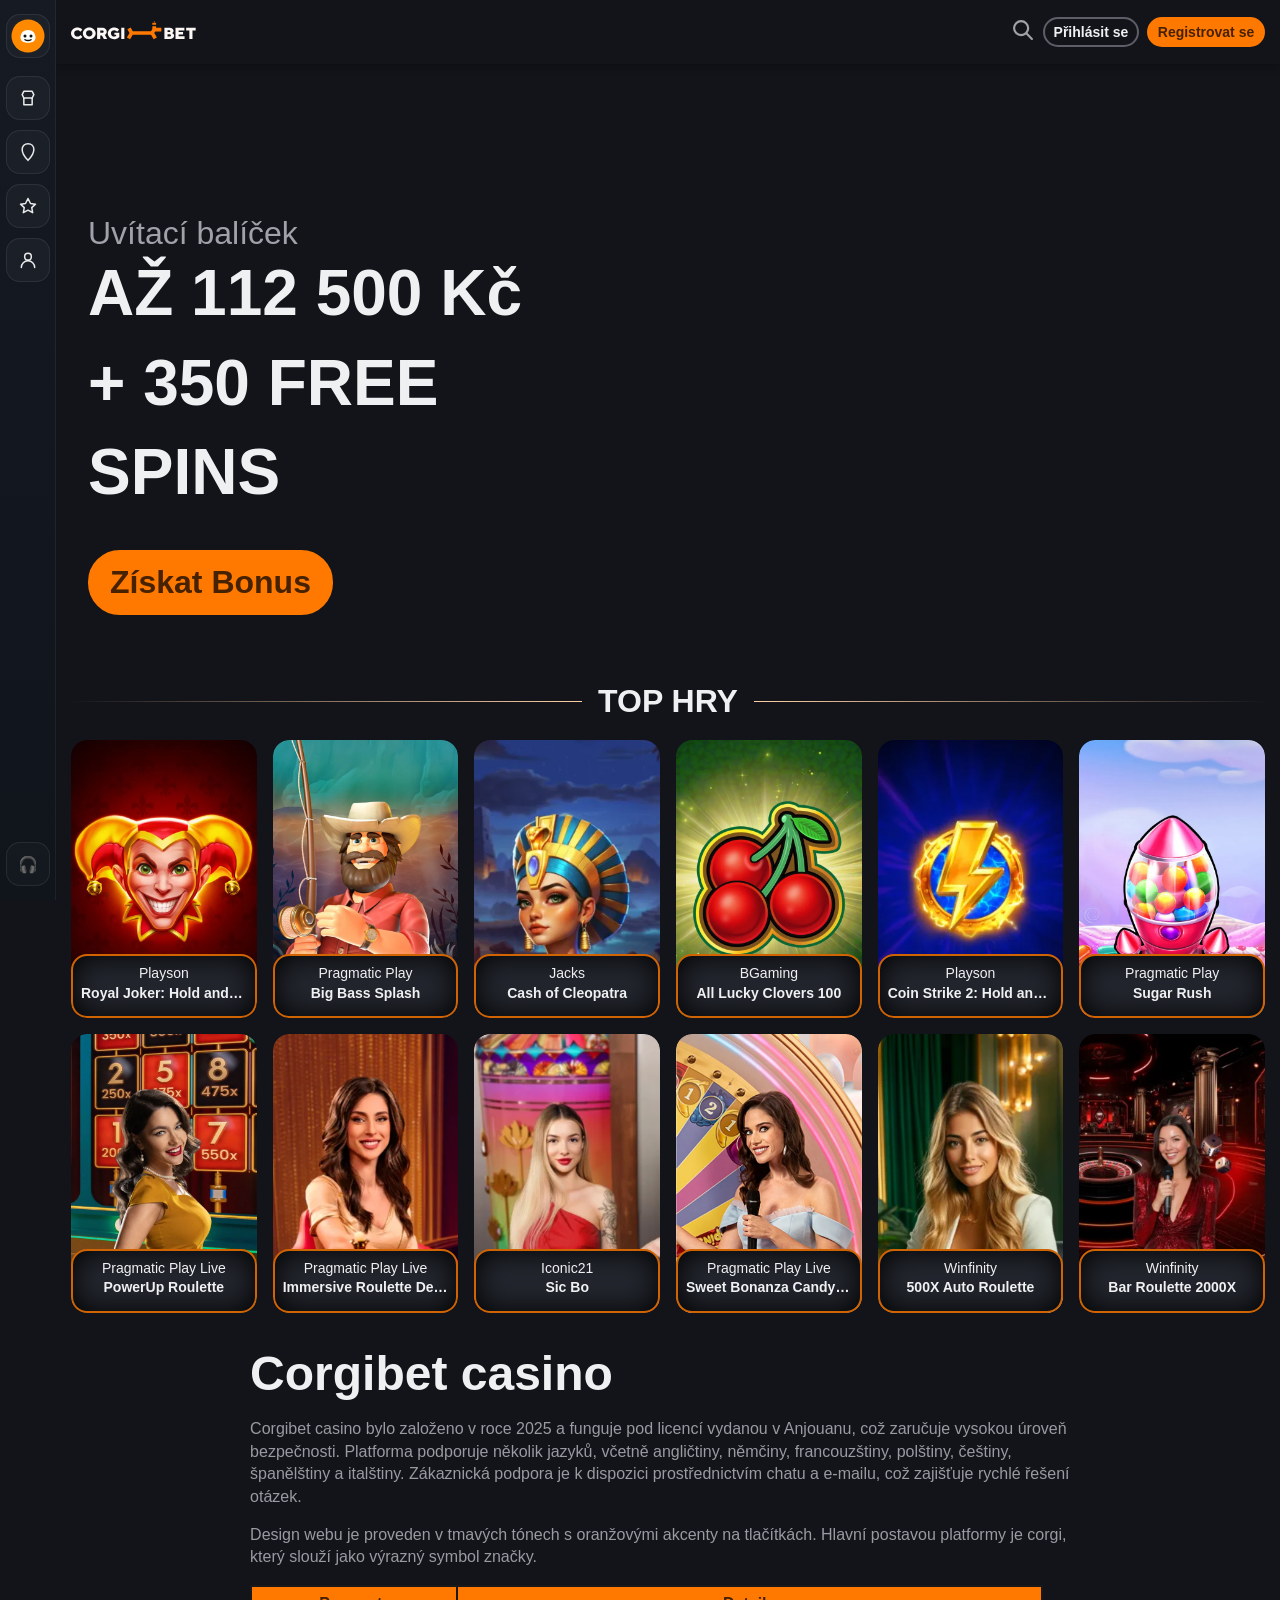
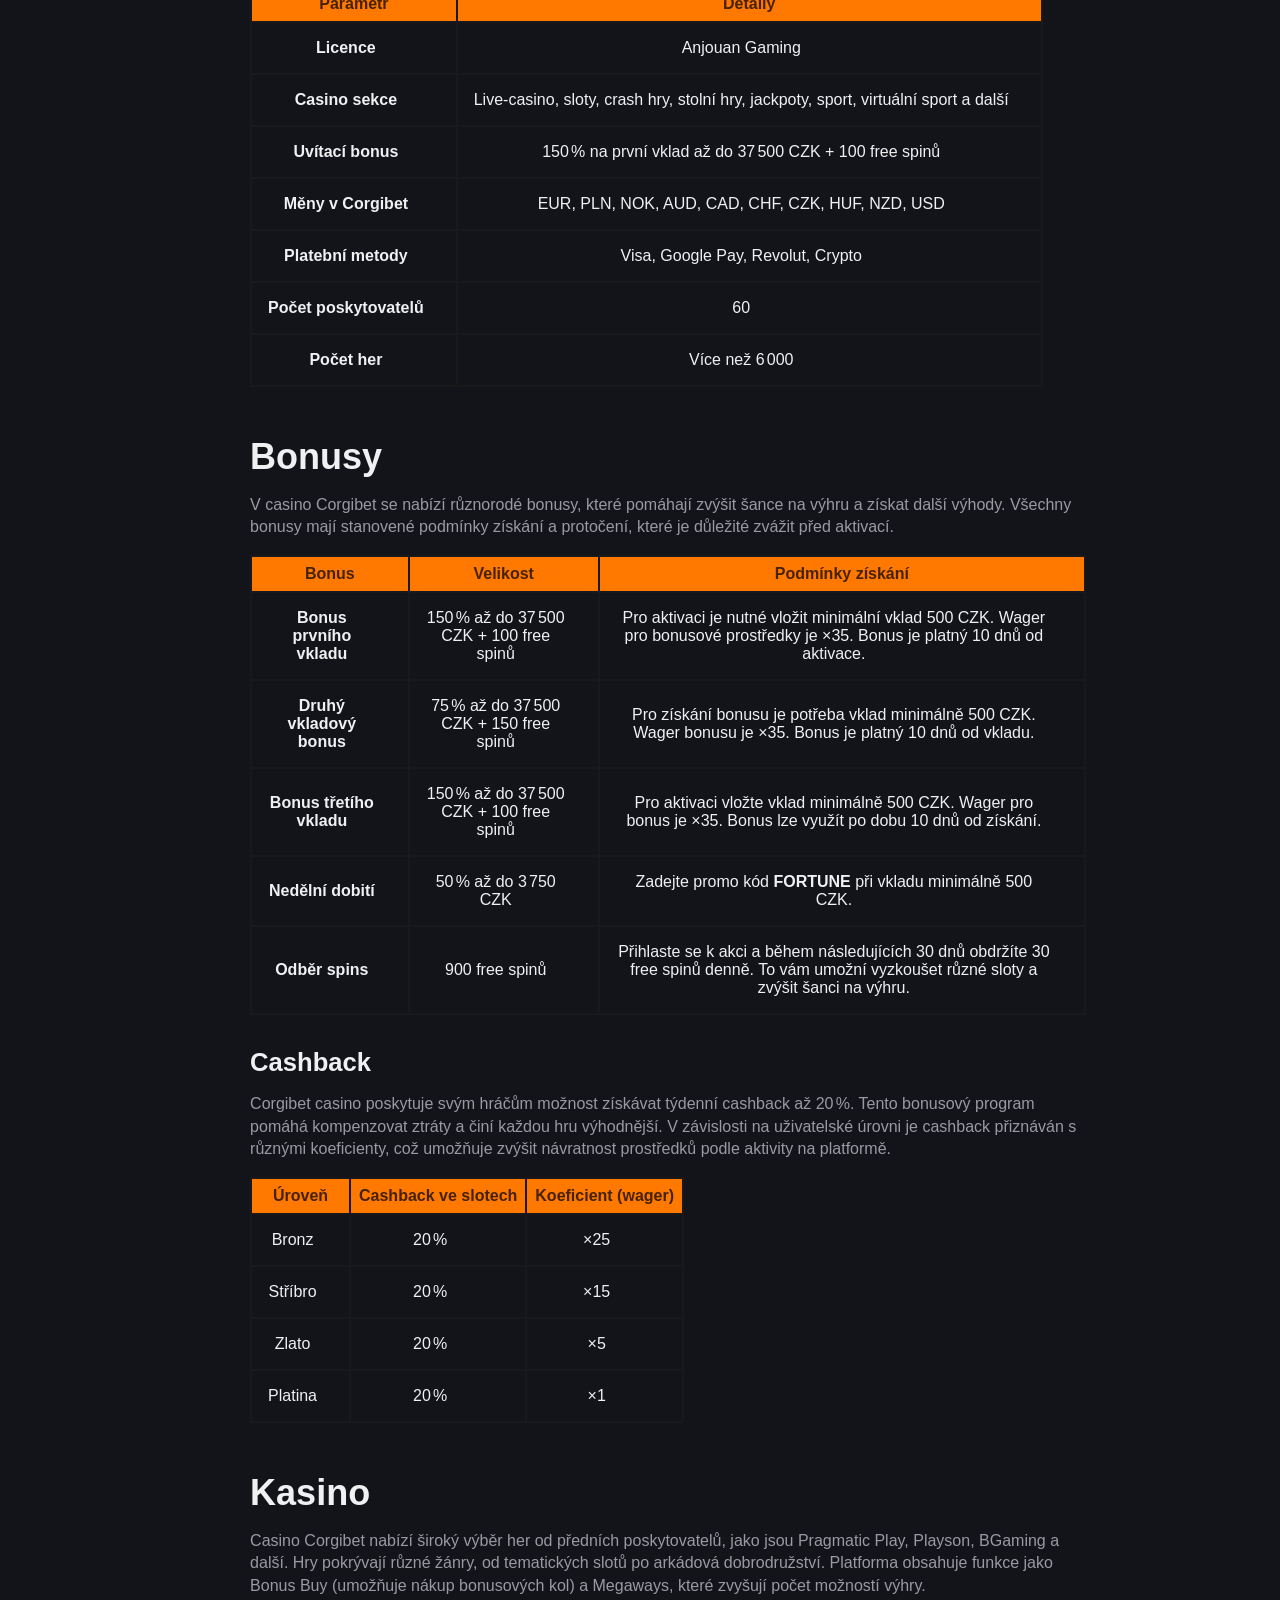
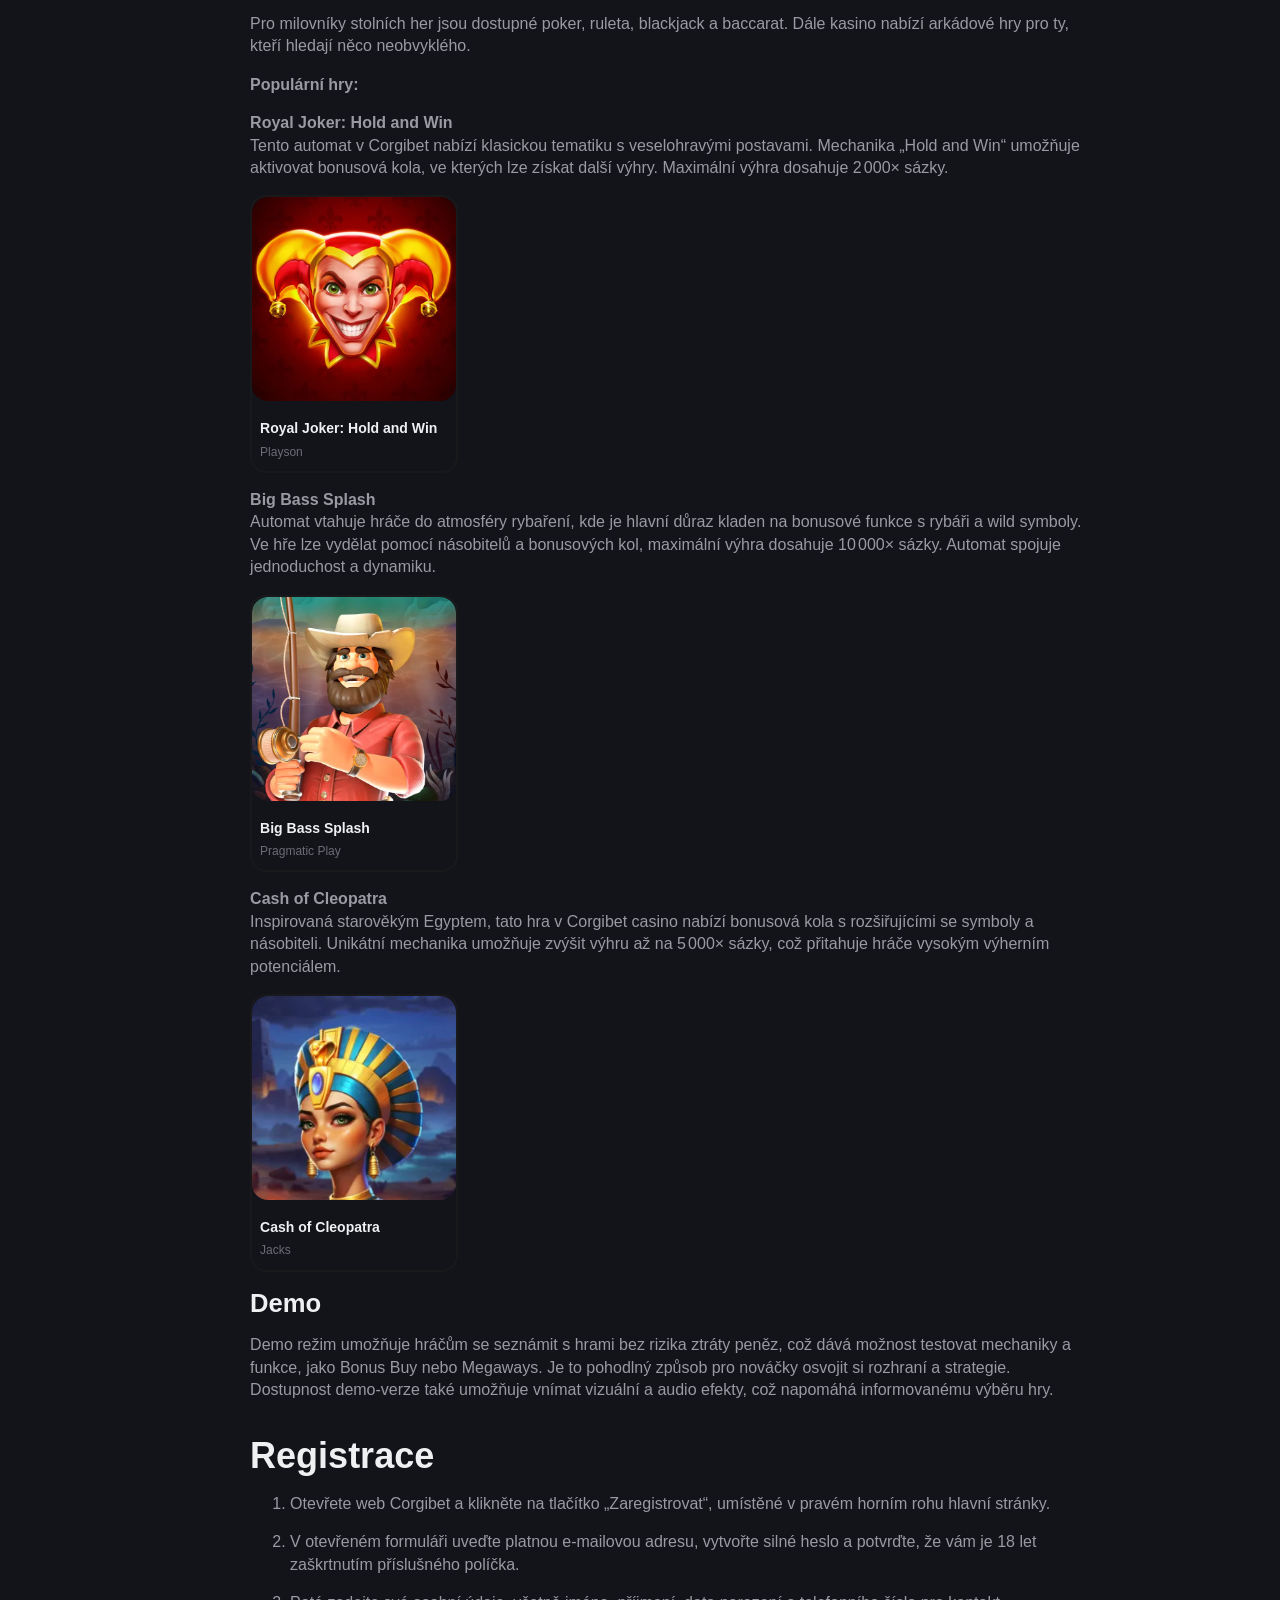
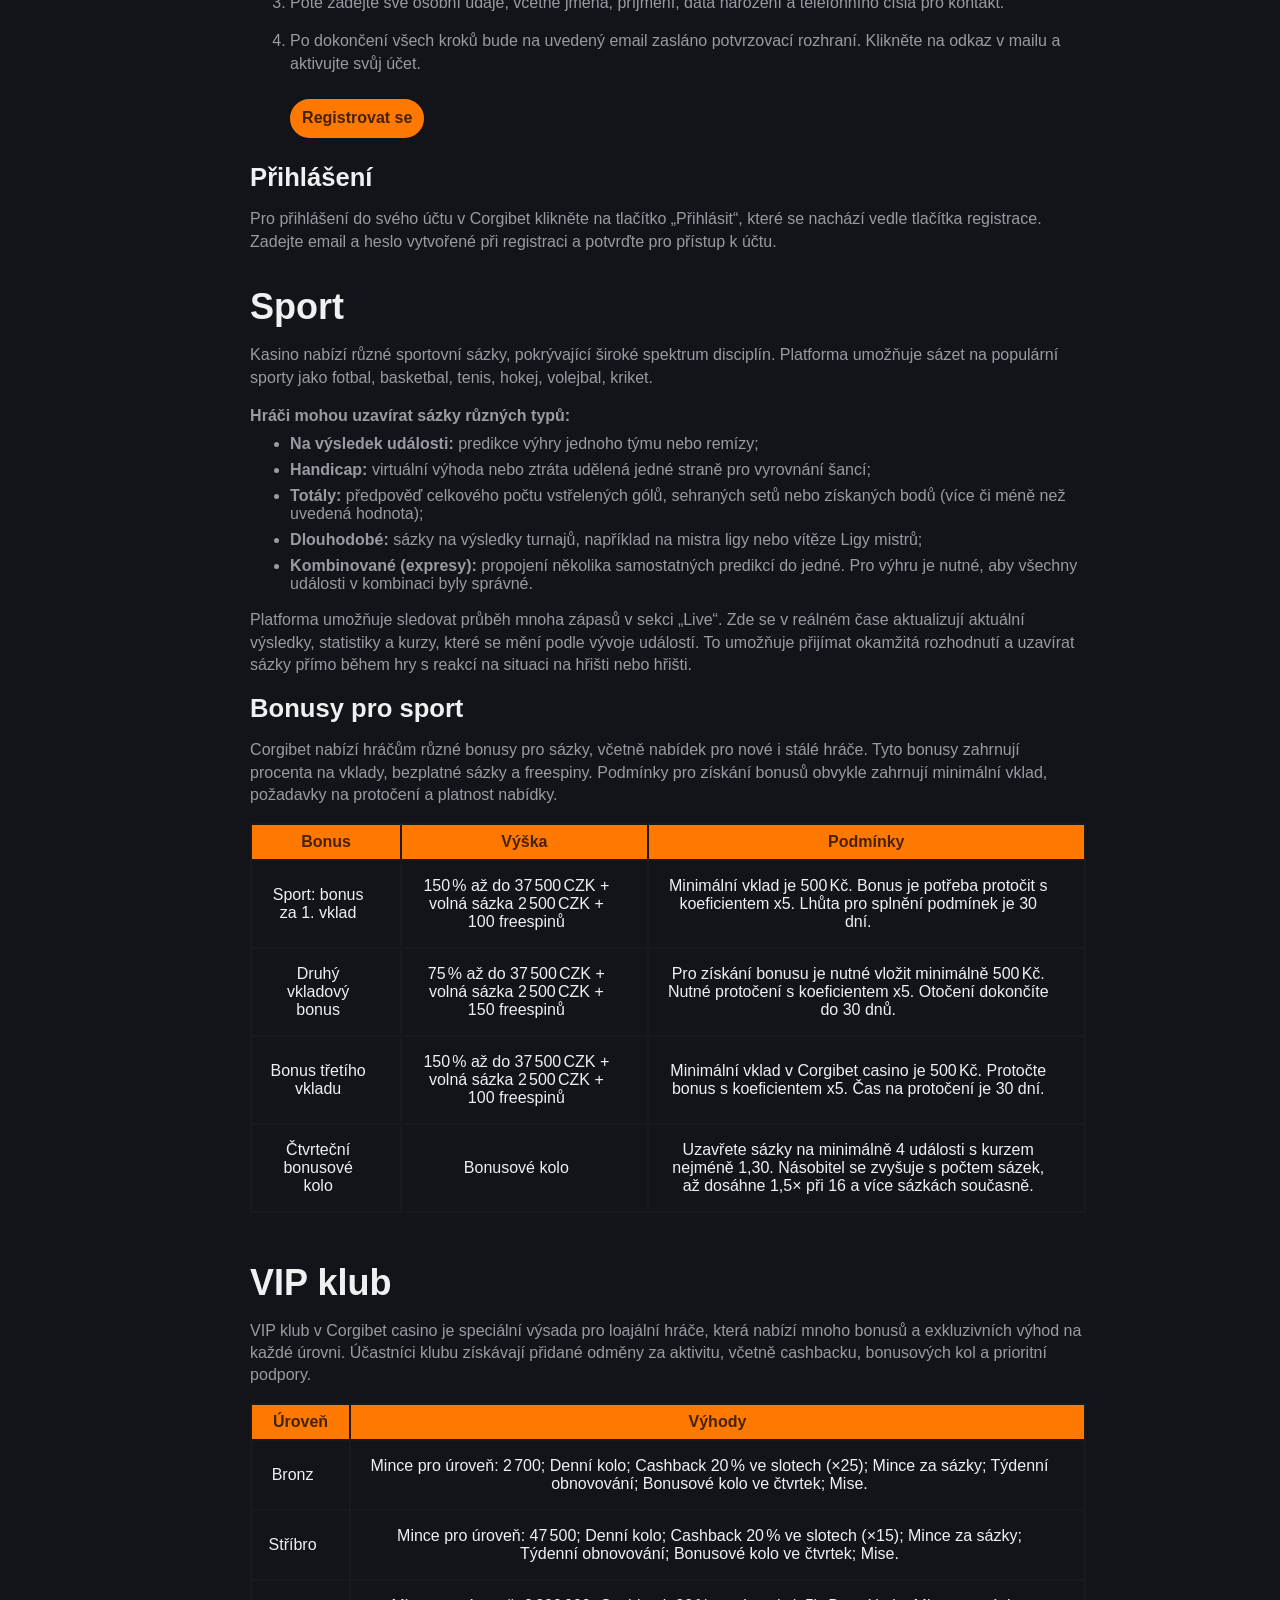
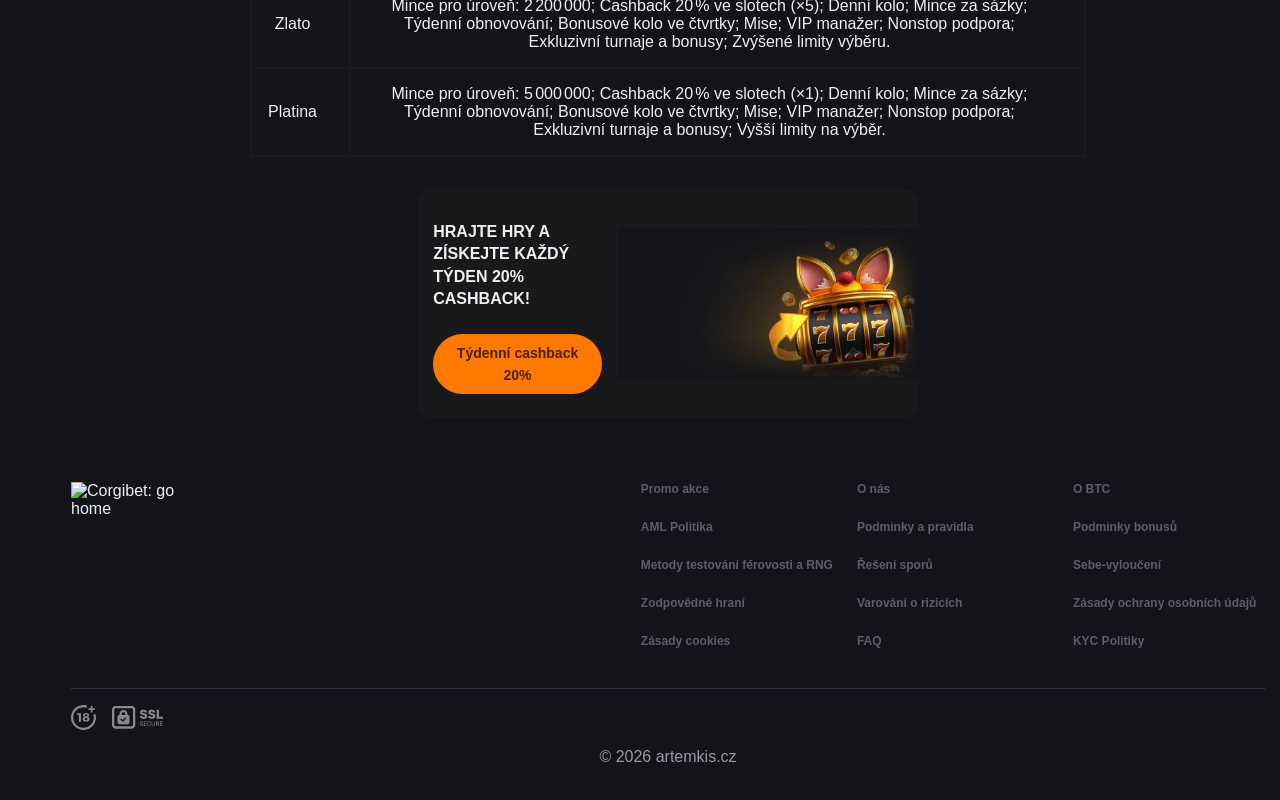
==== commit b813f771: "Update index.html" ====
--- a/cs-cs/index.html
+++ b/cs-cs/index.html
@@ -116,7 +116,7 @@
                   />
                   <img
                     eleventy:ignore
-                    src="assets/static/img/logo.svg"
+                    src="../assets/static/img/logo.svg"
                     alt="Corgibet: go home"
                     class="logo__img"
                   />
@@ -213,7 +213,7 @@
                     <span class="game-card__main">
                       <img
                         class="game-card__thumbnail"
-                        src="assets/static/img/8TLQrqBaVF-600.webp"
+                        src="../assets/static/img/8TLQrqBaVF-600.webp"
                         alt="Royal Joker: Hold and Win"
                         loading="lazy"
                         width="600"
@@ -255,7 +255,7 @@
                     <span class="game-card__main">
                       <img
                         class="game-card__thumbnail"
-                        src="assets/static/img/gSNXrmmppK-600.webp"
+                        src="../assets/static/img/gSNXrmmppK-600.webp"
                         alt="Big Bass Splash"
                         loading="lazy"
                         width="600"
@@ -1364,3 +1364,4 @@
 
 
 
+
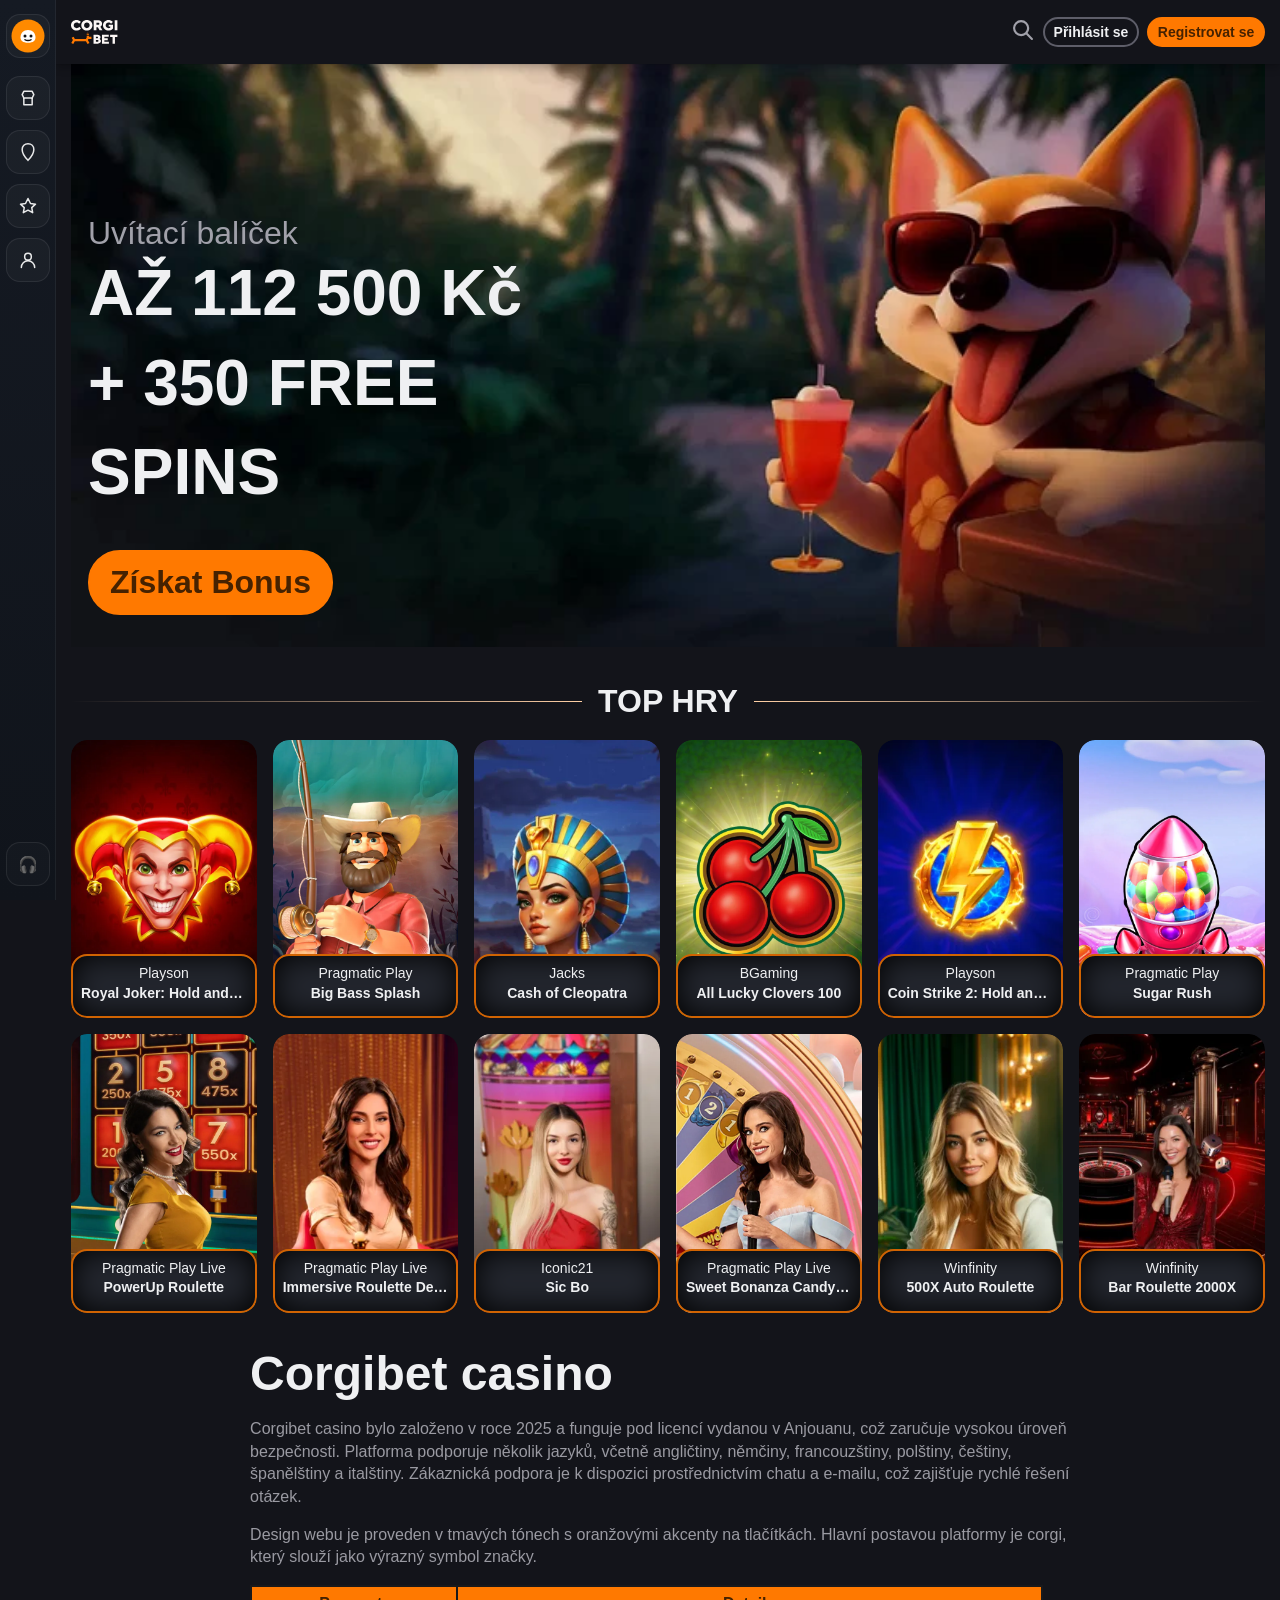
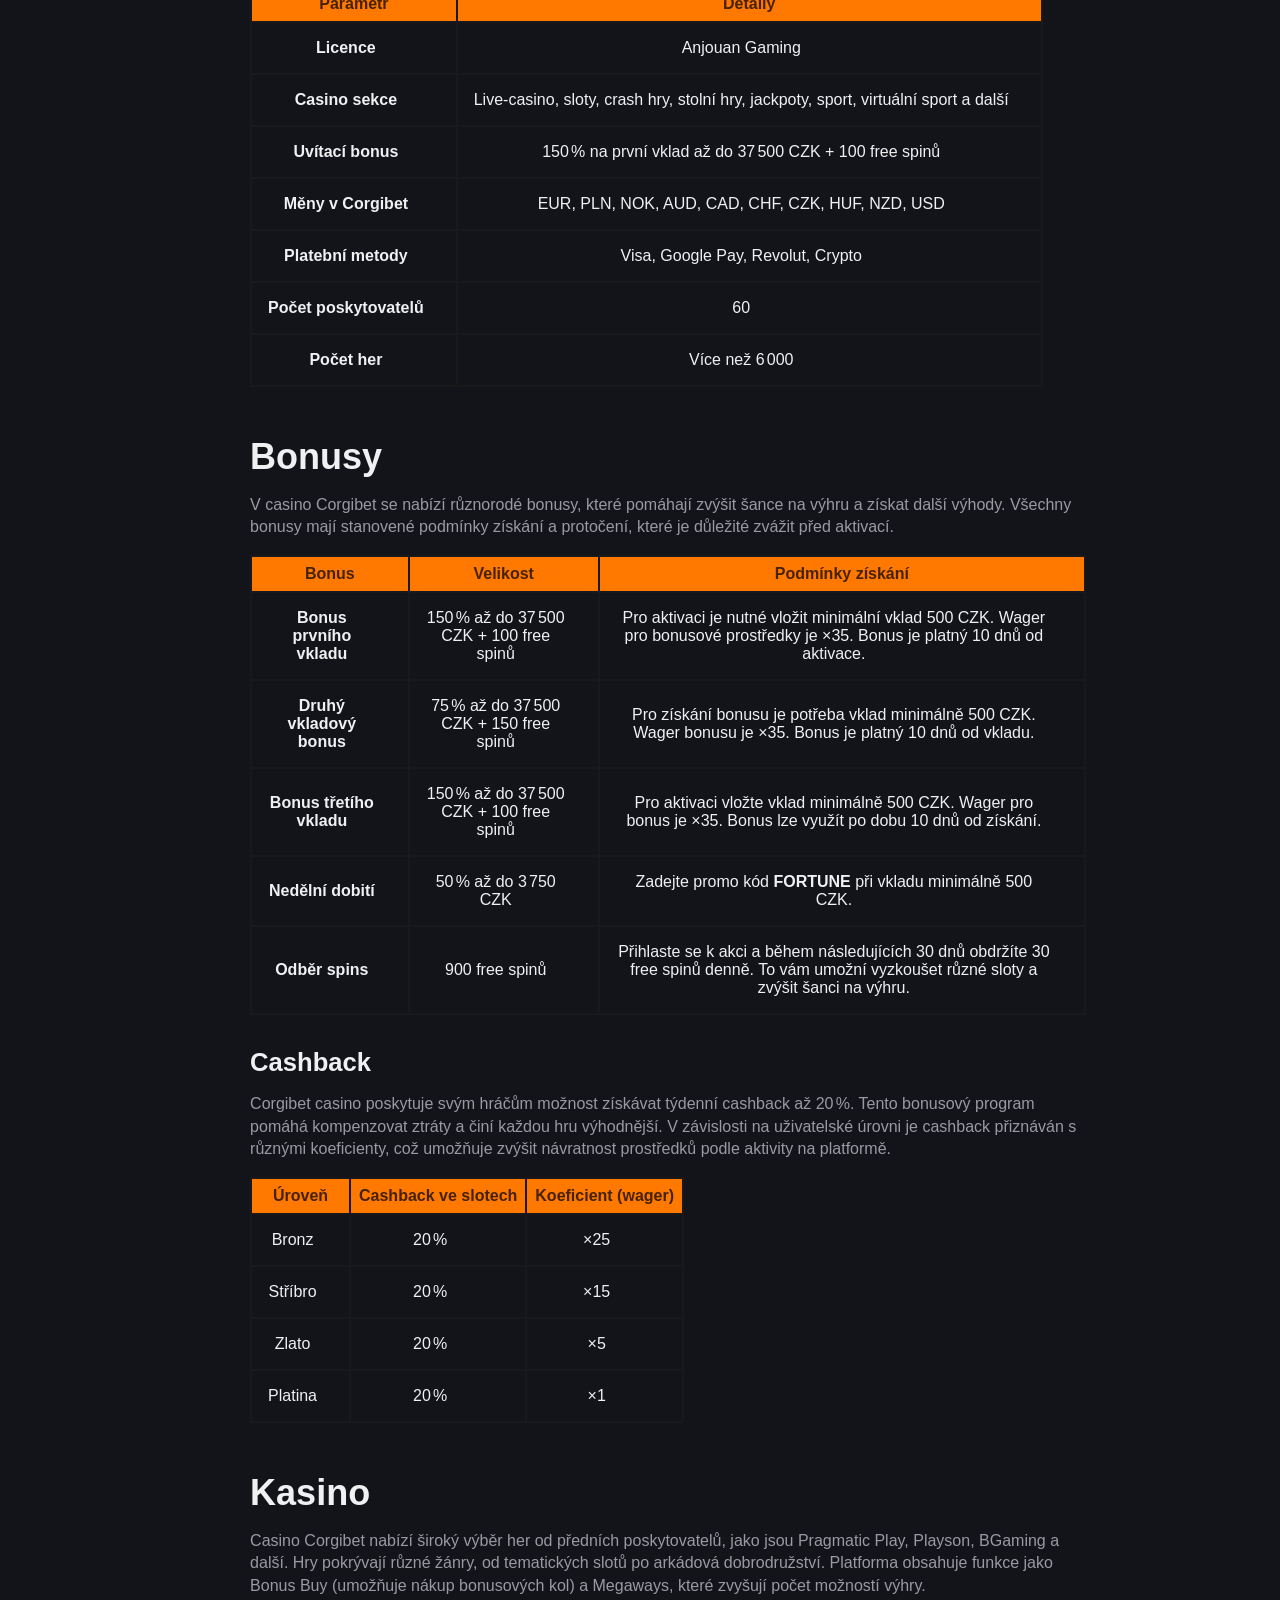
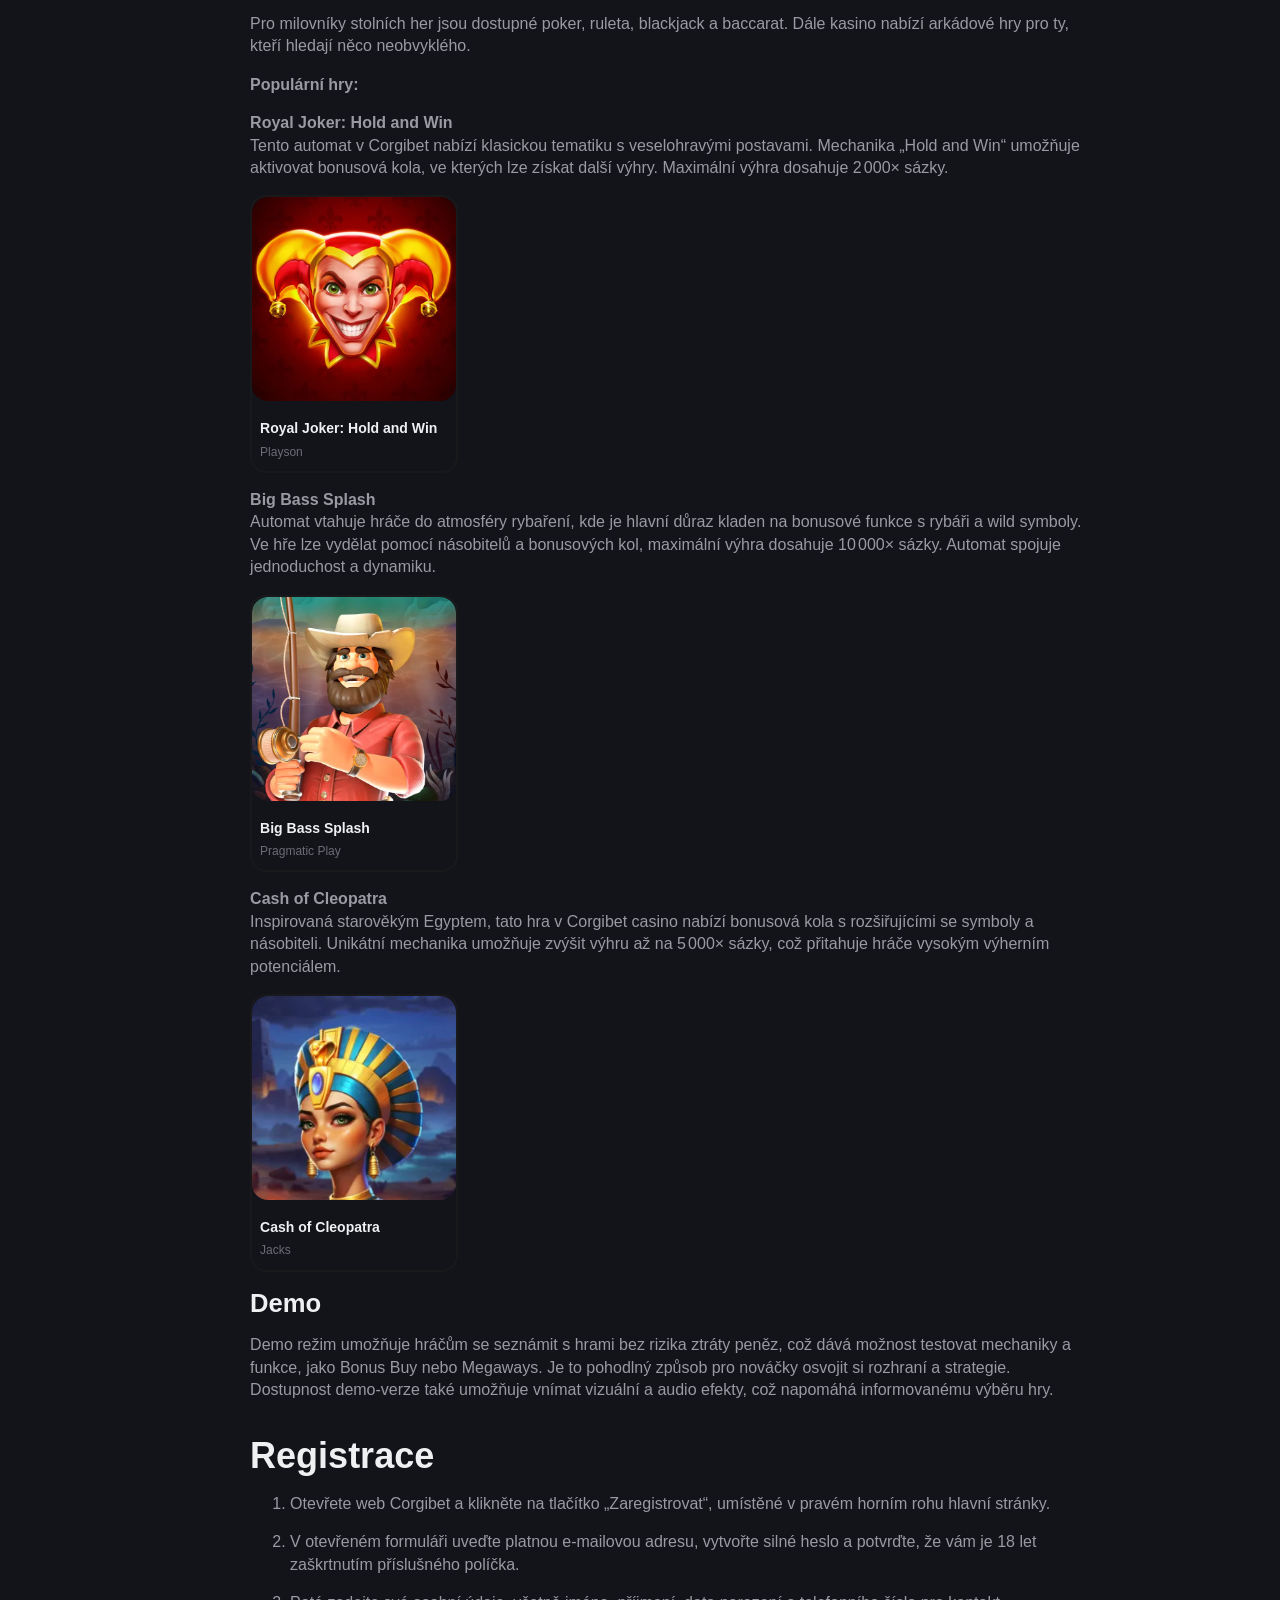
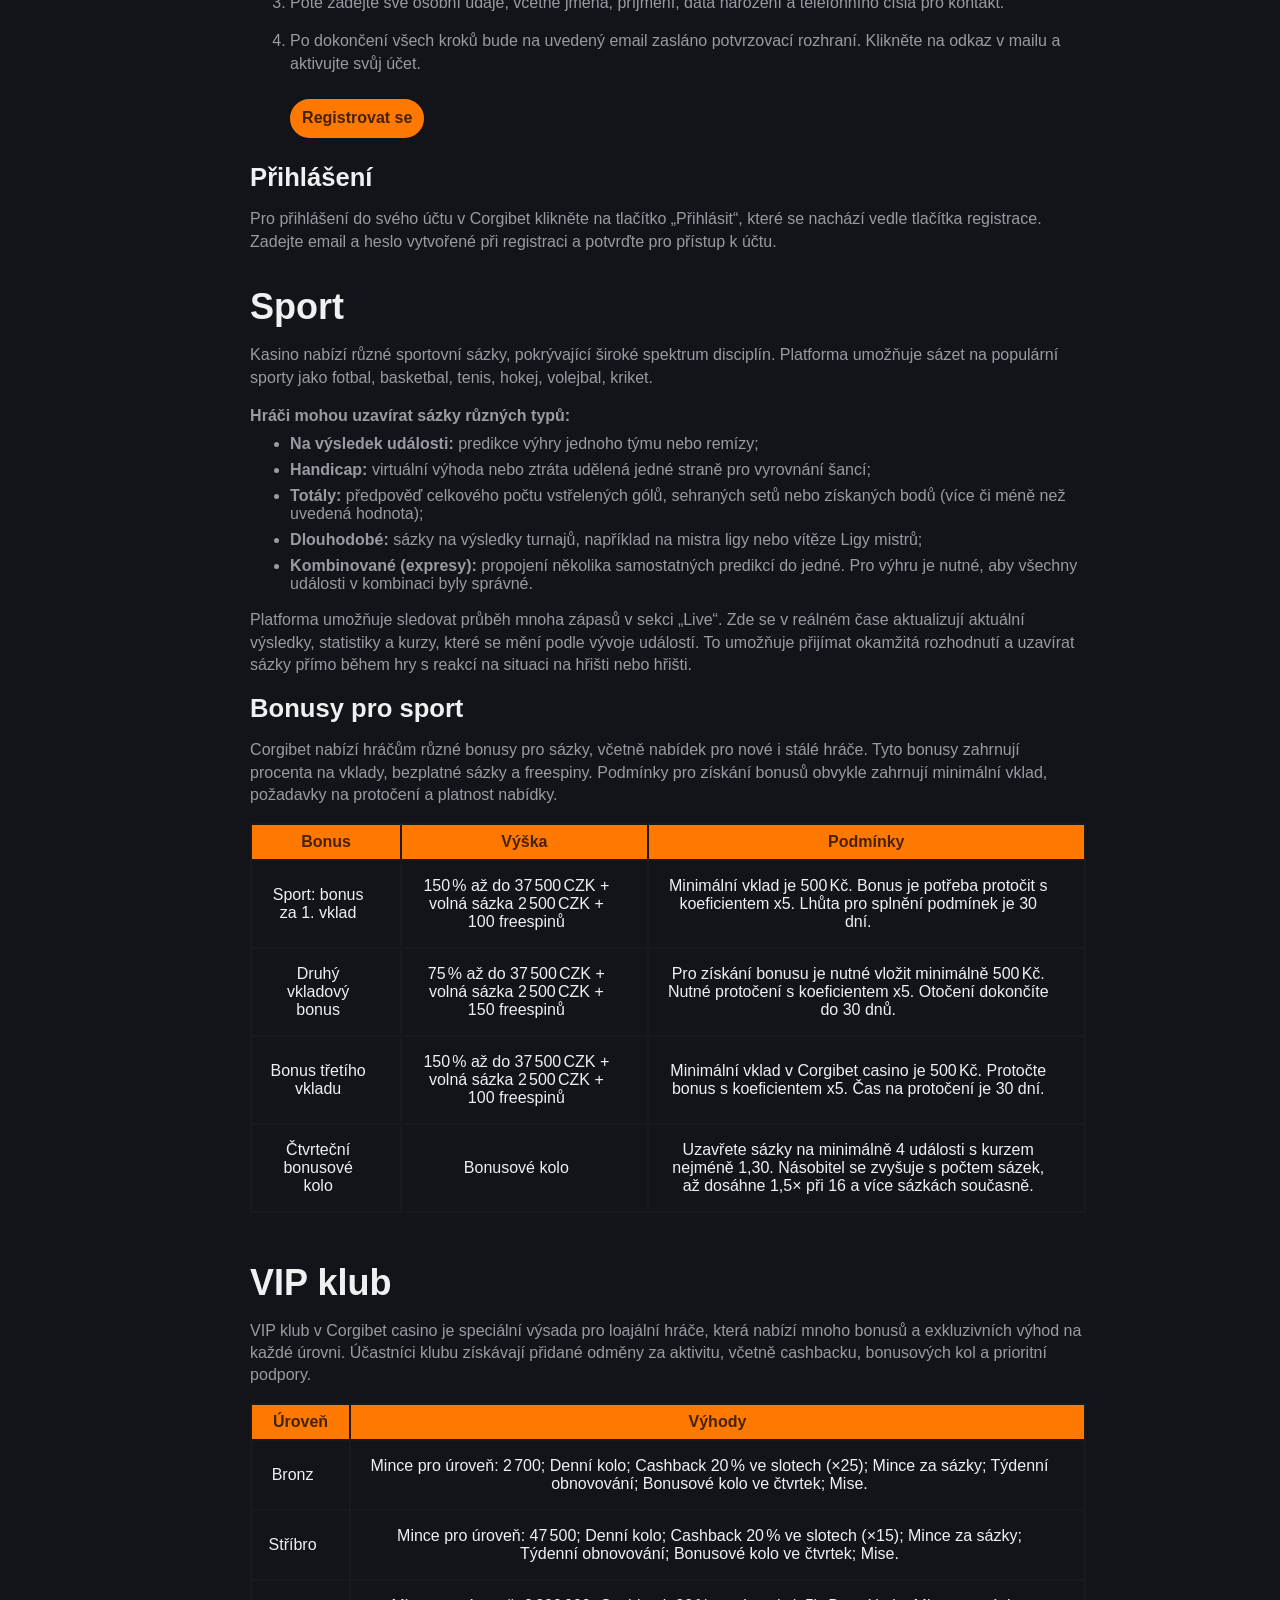
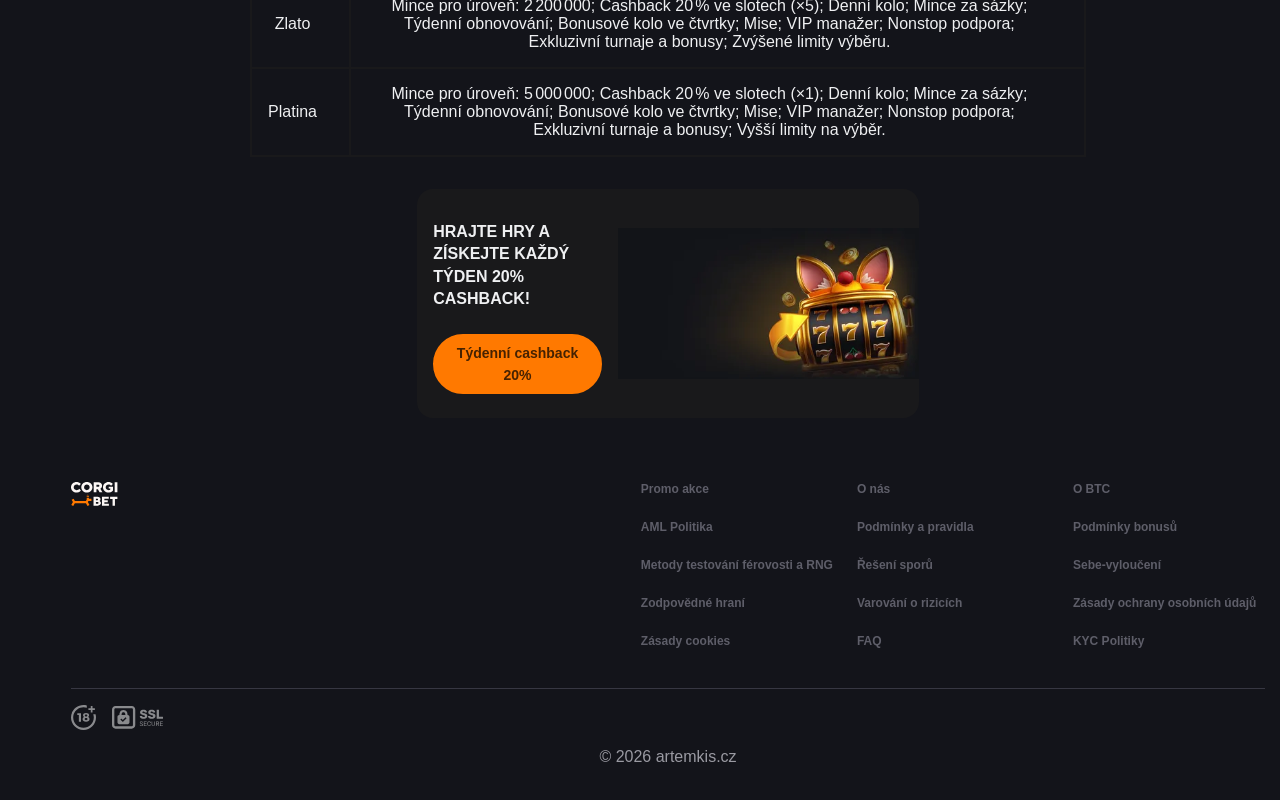
==== commit 89c6ace5: "Update index.html" ====
--- a/cs-cs/index.html
+++ b/cs-cs/index.html
@@ -1252,7 +1252,7 @@
                   />
                   <img
                     eleventy:ignore=""
-                    src="assets/static/img/logo.svg"
+                    src="../assets/static/img/logo.svg"
                     alt="Corgibet: go home"
                     class="logo__img"
                   />
@@ -1365,3 +1365,4 @@
 
 
 
+
